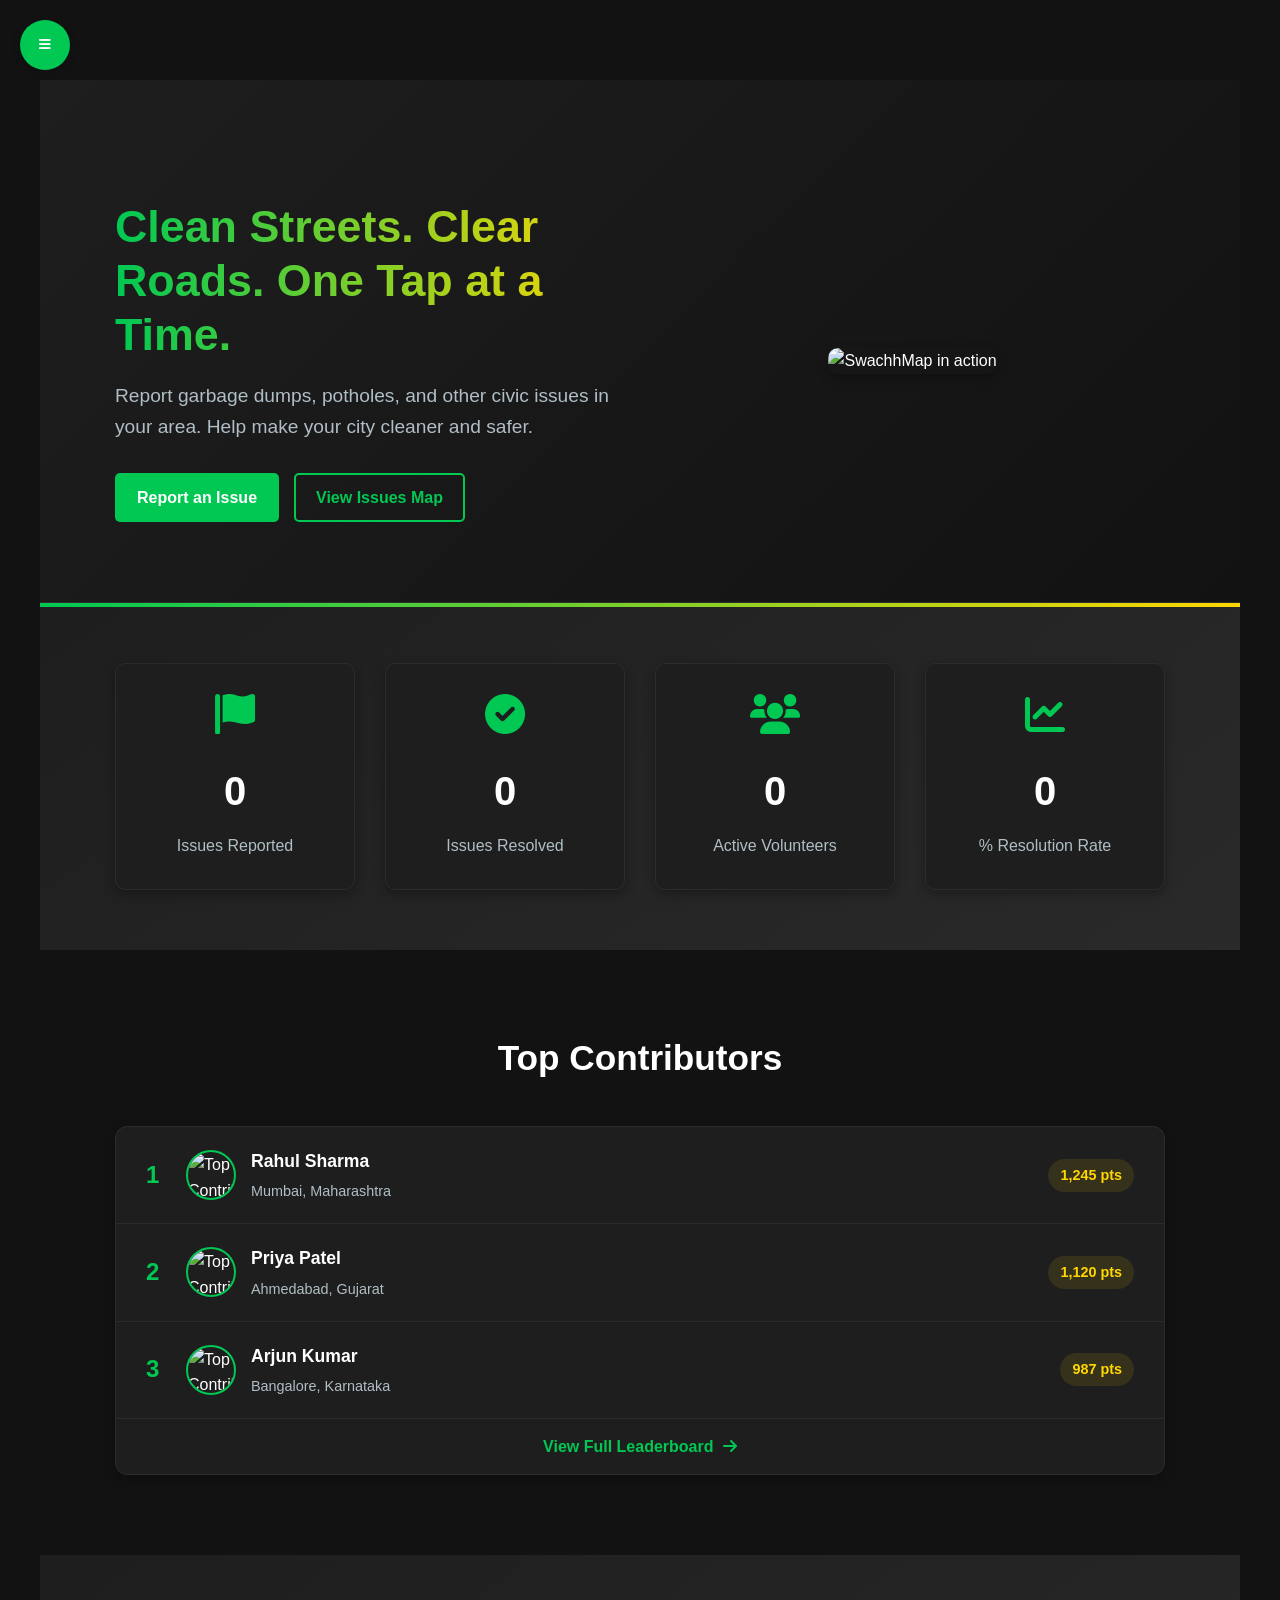
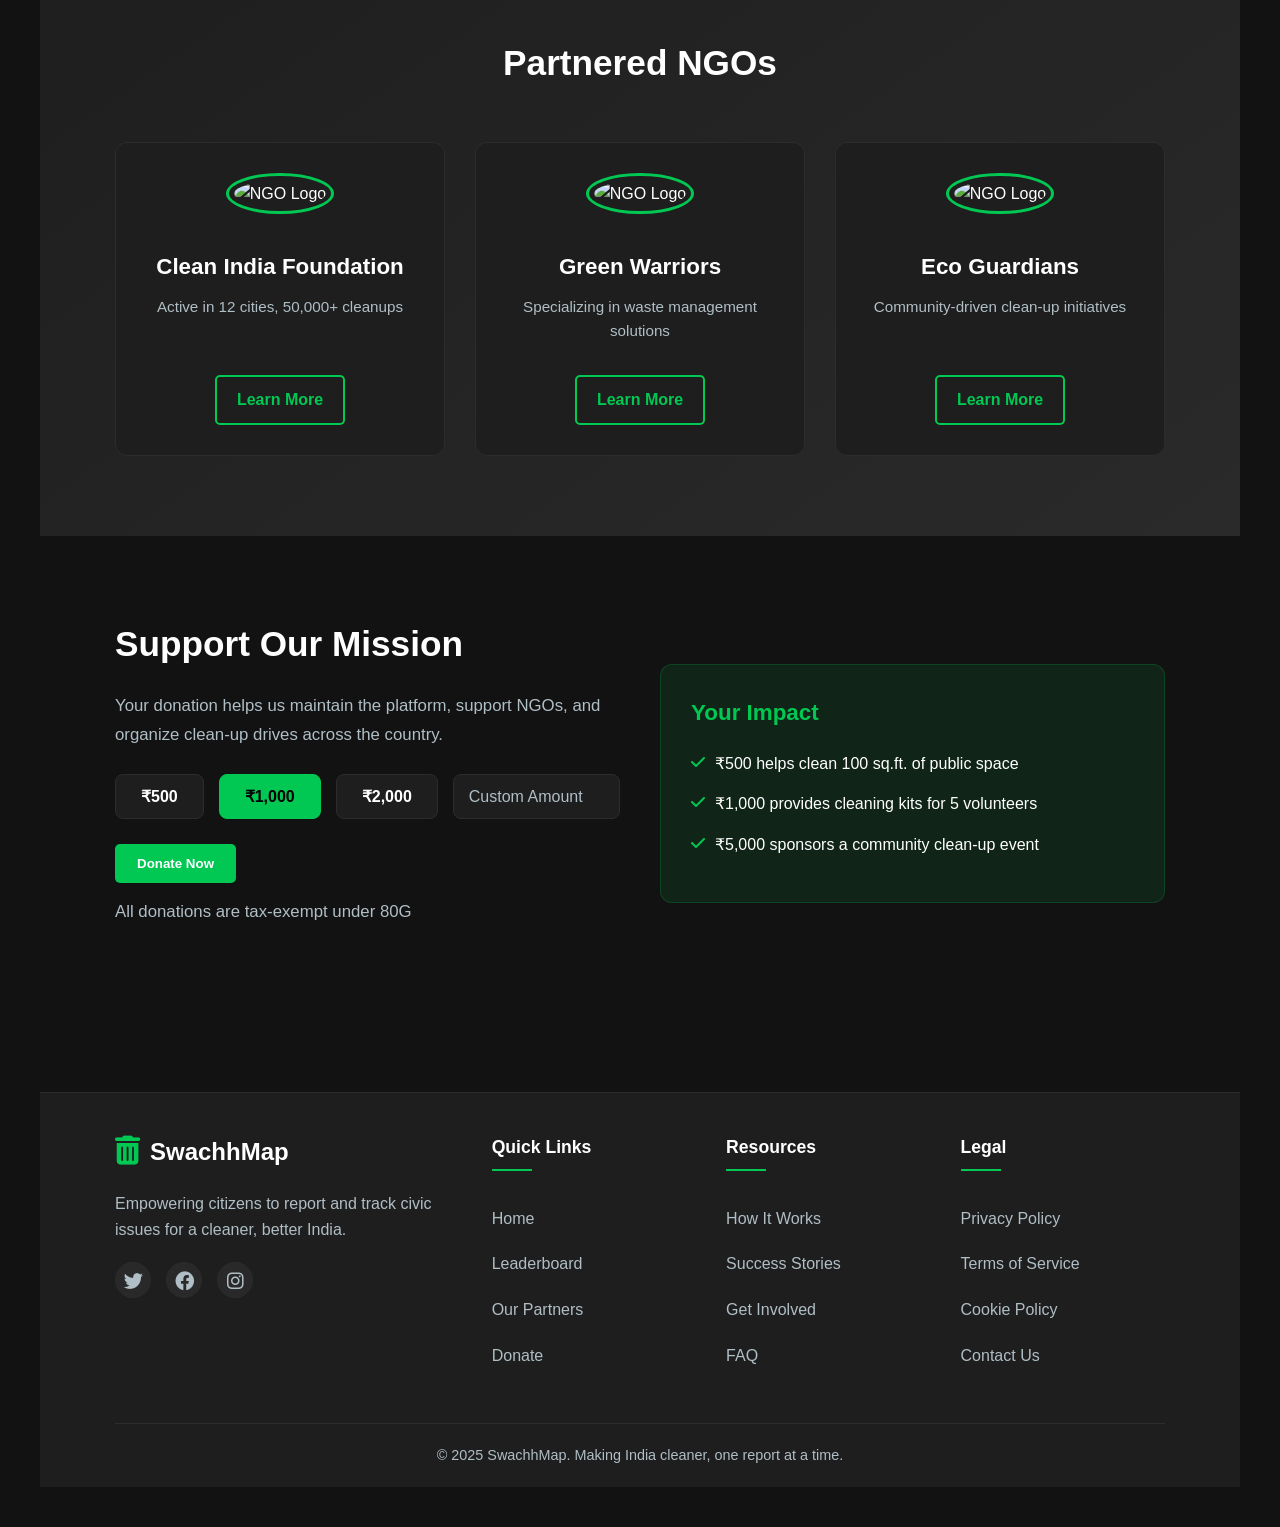
==== index.html @ e4ae2ff0 "file added" ====
<!DOCTYPE html>
<html lang="en">
<head>
    <meta charset="UTF-8">
    <meta name="viewport" content="width=device-width, initial-scale=1.0">
    <title>SwachhMap - Clean Streets. Clear Roads. One Tap at a Time.</title>
    <link rel="stylesheet" href="styles/main.css">
    <link rel="stylesheet" href="styles/sidebar.css">
    <link rel="stylesheet" href="styles/footer.css">
    <link rel="stylesheet" href="https://cdnjs.cloudflare.com/ajax/libs/font-awesome/6.0.0/css/all.min.css">
</head>
<body>
    <!-- Sidebar Navigation -->
    <div class="sidebar-overlay"></div>
    <nav class="sidebar" id="sidebar">
        <div class="sidebar-header">
            <a href="index.html" class="logo" aria-label="SwachhMap Home">
                <i class="fas fa-trash-alt" aria-hidden="true"></i>
                <span>SwachhMap</span>
            </a>
            <button class="close-sidebar" aria-label="Close menu">
                <i class="fas fa-times"></i>
            </button>
        </div>
        <ul class="sidebar-nav">
            <li><a href="#leaderboard"><i class="fas fa-trophy"></i> Leaderboard</a></li>
            <li><a href="#ngos"><i class="fas fa-hands-helping"></i> Top NGOs</a></li>
            <li><a href="photos.html"><i class="fas fa-images"></i> Photos Posted</a></li>
            <li><a href="#donate"><i class="fas fa-donate"></i> Donate</a></li>
            <li><a href="report.html" class="btn btn-primary"><i class="fas fa-flag"></i> Report an Issue</a></li>
            <li><a href="admin/login.html" class="btn btn-outline"><i class="fas fa-lock"></i> Admin Login</a></li>
        </ul>
    </nav>
    
    <!-- Main Content -->
    <div class="main-content">
        <button class="open-sidebar" aria-label="Open menu">
            <i class="fas fa-bars"></i>
        </button>

    <!-- Hero Section -->
    <header class="hero">
        <div class="container">
            <div class="hero-content">
                <h1>Clean Streets. Clear Roads. One Tap at a Time.</h1>
                <p>Report garbage dumps, potholes, and other civic issues in your area. Help make your city cleaner and safer.</p>
                <div class="cta-buttons">
                    <a href="report.html" class="btn btn-primary">Report an Issue</a>
                    <a href="map.html" class="btn btn-outline">View Issues Map</a>
                </div>
            </div>
            <div class="hero-image">
                <img src="assets/hero-illustration.svg" alt="SwachhMap in action">
            </div>
        </div>
    </header>

    <!-- Live Counters Section -->
    <section class="counters">
        <div class="container">
            <div class="counter-grid">
                <div class="counter-card">
                    <i class="fas fa-flag"></i>
                    <div class="counter" data-target="12500">0</div>
                    <p>Issues Reported</p>
                </div>
                <div class="counter-card">
                    <i class="fas fa-check-circle"></i>
                    <div class="counter" data-target="9800">0</div>
                    <p>Issues Resolved</p>
                </div>
                <div class="counter-card">
                    <i class="fas fa-users"></i>
                    <div class="counter" data-target="3200">0</div>
                    <p>Active Volunteers</p>
                </div>
                <div class="counter-card">
                    <i class="fas fa-chart-line"></i>
                    <div class="counter" data-target="78">0</div>
                    <p>% Resolution Rate</p>
                </div>
            </div>
        </div>
    </section>

    <!-- Leaderboard Section -->
    <section id="leaderboard" class="leaderboard">
        <div class="container">
            <h2>Top Contributors</h2>
            <div class="leaderboard-grid">
                <div class="leaderboard-card">
                    <div class="rank">1</div>
                    <div class="user-info">
                        <img src="https://randomuser.me/api/portraits/men/32.jpg" alt="Top Contributor">
                        <div>
                            <h3>Rahul Sharma</h3>
                            <p>Mumbai, Maharashtra</p>
                        </div>
                    </div>
                    <div class="points">1,245 pts</div>
                </div>
                <div class="leaderboard-card">
                    <div class="rank">2</div>
                    <div class="user-info">
                        <img src="https://randomuser.me/api/portraits/women/44.jpg" alt="Top Contributor">
                        <div>
                            <h3>Priya Patel</h3>
                            <p>Ahmedabad, Gujarat</p>
                        </div>
                    </div>
                    <div class="points">1,120 pts</div>
                </div>
                <div class="leaderboard-card">
                    <div class="rank">3</div>
                    <div class="user-info">
                        <img src="https://randomuser.me/api/portraits/men/67.jpg" alt="Top Contributor">
                        <div>
                            <h3>Arjun Kumar</h3>
                            <p>Bangalore, Karnataka</p>
                        </div>
                    </div>
                    <div class="points">987 pts</div>
                </div>
                <a href="#" class="view-all">View Full Leaderboard <i class="fas fa-arrow-right"></i></a>
            </div>
        </div>
    </section>

    <!-- Top NGOs Section -->
    <section id="ngos" class="ngos">
        <div class="container">
            <h2>Partnered NGOs</h2>
            <div class="ngo-grid">
                <div class="ngo-card">
                    <img src="https://via.placeholder.com/100" alt="NGO Logo" class="ngo-logo">
                    <h3>Clean India Foundation</h3>
                    <p>Active in 12 cities, 50,000+ cleanups</p>
                    <a href="#" class="btn btn-outline">Learn More</a>
                </div>
                <div class="ngo-card">
                    <img src="https://via.placeholder.com/100" alt="NGO Logo" class="ngo-logo">
                    <h3>Green Warriors</h3>
                    <p>Specializing in waste management solutions</p>
                    <a href="#" class="btn btn-outline">Learn More</a>
                </div>
                <div class="ngo-card">
                    <img src="https://via.placeholder.com/100" alt="NGO Logo" class="ngo-logo">
                    <h3>Eco Guardians</h3>
                    <p>Community-driven clean-up initiatives</p>
                    <a href="#" class="btn btn-outline">Learn More</a>
                </div>
            </div>
        </div>
    </section>

    <!-- Donation Section -->
    <section id="donate" class="donate">
        <div class="container">
            <div class="donate-content">
                <h2>Support Our Mission</h2>
                <p>Your donation helps us maintain the platform, support NGOs, and organize clean-up drives across the country.</p>
                <div class="donation-options">
                    <button class="donation-amount">₹500</button>
                    <button class="donation-amount active">₹1,000</button>
                    <button class="donation-amount">₹2,000</button>
                    <input type="number" placeholder="Custom Amount" class="custom-amount">
                </div>
                <button class="btn btn-primary">Donate Now</button>
                <p class="donation-note">All donations are tax-exempt under 80G</p>
            </div>
            <div class="donation-impact">
                <h3>Your Impact</h3>
                <ul>
                    <li><i class="fas fa-check"></i> ₹500 helps clean 100 sq.ft. of public space</li>
                    <li><i class="fas fa-check"></i> ₹1,000 provides cleaning kits for 5 volunteers</li>
                    <li><i class="fas fa-check"></i> ₹5,000 sponsors a community clean-up event</li>
                </ul>
            </div>
        </div>
    </section>

    <!-- Footer -->
    <footer>
        <div class="container">
            <div class="footer-main">
                <!-- First Part: Logo and Description -->
                <div class="footer-about">
                    <div class="footer-logo">
                        <i class="fas fa-trash-alt"></i>
                        <span>SwachhMap</span>
                    </div>
                    <p class="footer-description">Empowering citizens to report and track civic issues for a cleaner, better India.</p>
                    <div class="social-links">
                        <a href="https://twitter.com/" target="_blank" rel="noopener noreferrer" aria-label="Twitter"><i class="fab fa-twitter"></i></a>
                        <a href="https://facebook.com/" target="_blank" rel="noopener noreferrer" aria-label="Facebook"><i class="fab fa-facebook"></i></a>
                        <a href="https://instagram.com/" target="_blank" rel="noopener noreferrer" aria-label="Instagram"><i class="fab fa-instagram"></i></a>
                    </div>
                </div>

                <!-- Second Part: Navigation Links -->
                <div class="footer-navigation">
                    <div class="footer-links">
                        <h4>Quick Links</h4>
                        <ul>
                            <li><a href="index.html">Home</a></li>
                            <li><a href="index.html#leaderboard">Leaderboard</a></li>
                            <li><a href="index.html#ngos">Our Partners</a></li>
                            <li><a href="index.html#donate">Donate</a></li>
                        </ul>
                    </div>
                    <div class="footer-links">
                        <h4>Resources</h4>
                        <ul>
                            <li><a href="how-it-works.html">How It Works</a></li>
                            <li><a href="stories.html">Success Stories</a></li>
                            <li><a href="get-involved.html">Get Involved</a></li>
                            <li><a href="faq.html">FAQ</a></li>
                        </ul>
                    </div>
                    <div class="footer-links">
                        <h4>Legal</h4>
                        <ul>
                            <li><a href="privacy-policy.html">Privacy Policy</a></li>
                            <li><a href="terms.html">Terms of Service</a></li>
                            <li><a href="cookie-policy.html">Cookie Policy</a></li>
                            <li><a href="contact.html">Contact Us</a></li>
                        </ul>
                    </div>
                </div>
            </div>
            
            <div class="footer-bottom">
                <p>&copy; 2025 SwachhMap. Making India cleaner, one report at a time.</p>
            </div>
        </div>
    </footer>
    </div> <!-- End main-content -->

    <script src="scripts/sidebar.js"></script>
    <script src="scripts/main.js"></script>
</body>
</html>
---- styles/main.css ----
/* Base Styles */
:root {
    /* Color Scheme */
    --background: #121212;        /* Dark Gray - Main background */
    --surface: #1E1E1E;           /* Slightly lighter - Cards/modals/forms */
    --primary: #00C853;           /* Emerald Green - Status: Cleaned / Success, buttons */
    --primary-dark: #00A344;      /* Darker shade of primary */
    --primary-light: rgba(0, 200, 83, 0.1); /* Light green for backgrounds */
    --secondary: #FFD600;         /* Swachh Yellow - Status: Pending */
    --secondary-light: rgba(255, 214, 0, 0.1); /* Light yellow for backgrounds */
    --error: #D50000;             /* Red - Status: Dirty / Report flag */
    --text-primary: #FFFFFF;      /* White - Main text */
    --text-secondary: #B0BEC5;    /* Light Gray - Subtitles / Less important info */
    --border: #2C2C2C;            /* Border/divider lines */
    --shadow: 0 4px 12px rgba(0, 0, 0, 0.3);
    --card-gradient: linear-gradient(145deg, #1e1e1e 0%, #2a2a2a 100%);
    
    /* Semantic colors */
    --success: var(--primary);
    --warning: var(--secondary);
    --danger: var(--error);
    
    /* Legacy variables for compatibility */
    --dark: var(--background);
    --light: var(--text-secondary);
    --light-gray: var(--border);
    --white: var(--text-primary);
    --gray: var(--text-secondary);
}

* {
    margin: 0;
    padding: 0;
    box-sizing: border-box;
}

html {
    scroll-behavior: smooth;
}

body {
    font-family: 'Segoe UI', Tahoma, Geneva, Verdana, sans-serif;
    line-height: 1.6;
    color: var(--text-primary);
    background-color: var(--background);
    min-height: 100vh;
}

.container {
    width: 90%;
    max-width: 1200px;
    margin: 0 auto;
    padding: 0 15px;
}

a {
    text-decoration: none;
    color: var(--primary);
    transition: all 0.3s ease;
}

a:hover {
    color: var(--primary-dark);
}

/* Buttons */
.btn {
    display: inline-block;
    padding: 10px 20px;
    border-radius: 5px;
    font-weight: 600;
    text-align: center;
    cursor: pointer;
    transition: all 0.3s ease;
    border: 2px solid transparent;
}

.btn-primary {
    background-color: var(--primary);
    color: white;
}

.btn-primary:hover {
    background-color: var(--primary-dark);
    transform: translateY(-2px);
    box-shadow: var(--shadow);
}

.btn-outline {
    background-color: transparent;
    border: 2px solid var(--primary);
    color: var(--primary);
}

.btn-outline:hover {
    background-color: var(--primary);
    color: white;
    transform: translateY(-2px);
    box-shadow: var(--shadow);
}

/* Logo */
.logo {
    display: flex;
    align-items: center;
    font-size: 1.5rem;
    font-weight: 700;
    color: var(--primary);
    text-decoration: none;
}

.logo i {
    margin-right: 10px;
    font-size: 1.8rem;
}

.nav-links a:hover {
    color: var(--primary);
    transform: translateY(-2px);
}

.mobile-menu-btn {
    display: none;
    background: none;
    border: none;
    font-size: 1.5rem;
    cursor: pointer;
    color: var(--dark);
}

/* Hero Section */
.hero {
    padding: 120px 0 80px;
    background: linear-gradient(135deg, #1E1E1E 0%, #121212 100%);
    border-bottom: 1px solid var(--border);
}

.hero .container {
    display: flex;
    align-items: center;
    justify-content: space-between;
    gap: 40px;
}

.hero-content {
    flex: 1;
    max-width: 600px;
}

.hero h1 {
    font-size: 2.8rem;
    margin-bottom: 20px;
    line-height: 1.2;
    color: var(--text-primary);
    background: linear-gradient(90deg, var(--primary), var(--secondary));
    -webkit-background-clip: text;
    background-clip: text;
    -webkit-text-fill-color: transparent;
    display: inline-block;
}

.hero p {
    font-size: 1.2rem;
    color: var(--text-secondary);
    margin-bottom: 30px;
    max-width: 600px;
}

.cta-buttons {
    display: flex;
    gap: 15px;
}

.hero-image {
    flex: 1;
    text-align: center;
}

.hero-image img {
    max-width: 100%;
    height: auto;
    border-radius: 10px;
    box-shadow: var(--shadow);
}

/* Features Section */
.features {
    padding: 80px 0;
    background-color: var(--background);
}

.features h2 {
    text-align: center;
    font-size: 2.2rem;
    margin-bottom: 50px;
    color: var(--text-primary);
    position: relative;
    display: inline-block;
    left: 50%;
    transform: translateX(-50%);
}

.features h2:after {
    content: '';
    position: absolute;
    width: 60%;
    height: 4px;
    background: linear-gradient(90deg, var(--primary), var(--secondary));
    bottom: -10px;
    left: 20%;
    border-radius: 2px;
}

.features-grid {
    display: grid;
    grid-template-columns: repeat(auto-fit, minmax(280px, 1fr));
    gap: 30px;
}

.feature-card {
    background: var(--surface);
    padding: 30px;
    border-radius: 10px;
    text-align: center;
    box-shadow: var(--shadow);
    transition: all 0.3s ease;
    border: 1px solid var(--border);
}

.feature-card:hover {
    transform: translateY(-10px);
    box-shadow: 0 10px 30px rgba(0, 0, 0, 0.1);
}

.feature-icon {
    width: 80px;
    height: 80px;
    margin: 0 auto 20px;
    background-color: rgba(76, 175, 80, 0.1);
    border-radius: 50%;
    display: flex;
    align-items: center;
    justify-content: center;
    font-size: 2rem;
    color: var(--primary);
}

.feature-card h3 {
    margin-bottom: 15px;
    color: var(--text-primary);
    font-size: 1.4rem;
}

/* Counters Section */
.counters {
    padding: 60px 0;
    background: var(--card-gradient);
    position: relative;
    overflow: hidden;
}

.counters::before {
    content: '';
    position: absolute;
    top: 0;
    left: 0;
    right: 0;
    height: 4px;
    background: linear-gradient(90deg, var(--primary), var(--secondary));
}

.counter-grid {
    display: grid;
    grid-template-columns: repeat(auto-fit, minmax(200px, 1fr));
    gap: 30px;
    text-align: center;
}

.counter-card {
    background: var(--surface);
    padding: 30px 20px;
    border-radius: 10px;
    box-shadow: var(--shadow);
    transition: transform 0.3s ease;
    border: 1px solid var(--border);
}

.counter-card:hover {
    transform: translateY(-5px);
}

.counter-card i {
    font-size: 2.5rem;
    color: var(--primary);
    margin-bottom: 15px;
}

.counter {
    font-size: 2.5rem;
    font-weight: 700;
    color: var(--text-primary);
    margin: 10px 0;
    font-family: 'Poppins', sans-serif;
}

.counter-card p {
    color: var(--text-secondary);
    font-size: 1rem;
    margin: 0;
}

/* Leaderboard Section */
.leaderboard {
    padding: 80px 0;
    background: var(--background);
}

.leaderboard h2 {
    text-align: center;
    margin-bottom: 40px;
    font-size: 2.2rem;
    color: var(--text-primary);
}

.leaderboard-grid {
    background: var(--surface);
    border-radius: 12px;
    overflow: hidden;
    box-shadow: var(--shadow);
    border: 1px solid var(--border);
}

.leaderboard-card {
    display: flex;
    align-items: center;
    padding: 20px 30px;
    border-bottom: 1px solid var(--border);
    transition: background-color 0.3s ease;
}

.leaderboard-card:last-child {
    border-bottom: none;
}

.leaderboard-card:hover {
    background: rgba(255, 255, 255, 0.03);
}

.rank {
    font-size: 1.5rem;
    font-weight: 700;
    color: var(--primary);
    min-width: 40px;
}

.user-info {
    display: flex;
    align-items: center;
    flex: 1;
}

.user-info img {
    width: 50px;
    height: 50px;
    border-radius: 50%;
    margin-right: 15px;
    object-fit: cover;
    border: 2px solid var(--primary);
}

.user-info h3 {
    font-size: 1.1rem;
    margin: 0 0 5px 0;
    color: var(--text-primary);
}

.user-info p {
    font-size: 0.9rem;
    color: var(--text-secondary);
    margin: 0;
}

.points {
    font-weight: 700;
    color: var(--secondary);
    background: var(--secondary-light);
    padding: 5px 12px;
    border-radius: 20px;
    font-size: 0.9rem;
}

.view-all {
    display: block;
    text-align: center;
    padding: 15px;
    color: var(--primary);
    text-decoration: none;
    font-weight: 600;
    transition: background-color 0.3s ease;
}

.view-all:hover {
    background: rgba(0, 200, 83, 0.1);
}

.view-all i {
    margin-left: 5px;
    transition: transform 0.3s ease;
}

.view-all:hover i {
    transform: translateX(5px);
}

/* NGOs Section */
.ngos {
    padding: 80px 0;
    background: var(--card-gradient);
}

.ngos h2 {
    text-align: center;
    margin-bottom: 50px;
    font-size: 2.2rem;
    color: var(--text-primary);
}

.ngo-grid {
    display: grid;
    grid-template-columns: repeat(auto-fit, minmax(280px, 1fr));
    gap: 30px;
}

.ngo-card {
    background: var(--surface);
    border-radius: 12px;
    overflow: hidden;
    text-align: center;
    padding: 30px 20px;
    transition: transform 0.3s ease, box-shadow 0.3s ease;
    border: 1px solid var(--border);
}

.ngo-card:hover {
    transform: translateY(-5px);
    box-shadow: 0 15px 30px rgba(0, 0, 0, 0.2);
}

.ngo-logo {
    width: 100px;
    height: 100px;
    border-radius: 50%;
    object-fit: cover;
    margin: 0 auto 20px;
    border: 3px solid var(--primary);
    padding: 5px;
}

.ngo-card h3 {
    font-size: 1.4rem;
    margin: 15px 0 10px;
    color: var(--text-primary);
}

.ngo-card p {
    color: var(--text-secondary);
    margin-bottom: 20px;
    font-size: 0.95rem;
    min-height: 60px;
}

/* Donation Section */
.donate {
    padding: 80px 0;
    background: var(--background);
}

.donate .container {
    display: grid;
    grid-template-columns: 1fr 1fr;
    gap: 40px;
    align-items: center;
}

.donate h2 {
    font-size: 2.2rem;
    margin-bottom: 20px;
    color: var(--text-primary);
}

.donate p {
    color: var(--text-secondary);
    margin-bottom: 25px;
    font-size: 1.05rem;
    line-height: 1.7;
}

.donation-options {
    display: flex;
    flex-wrap: wrap;
    gap: 15px;
    margin: 25px 0;
}

.donation-amount {
    padding: 12px 25px;
    background: var(--surface);
    border: 1px solid var(--border);
    border-radius: 8px;
    font-size: 1rem;
    font-weight: 600;
    color: var(--text-primary);
    cursor: pointer;
    transition: all 0.3s ease;
}

.donation-amount:hover {
    border-color: var(--primary);
    color: var(--primary);
}

.donation-amount.active {
    background: var(--primary);
    border-color: var(--primary);
    color: #000;
}

.custom-amount {
    flex: 1;
    min-width: 150px;
    padding: 12px 15px;
    background: var(--surface);
    border: 1px solid var(--border);
    border-radius: 8px;
    color: var(--text-primary);
    font-size: 1rem;
}

.custom-amount::placeholder {
    color: var(--text-secondary);
}

.donation-note {
    font-size: 0.9rem;
    color: var(--text-secondary);
    margin-top: 15px;
}

.donation-impact {
    background: var(--primary-light);
    padding: 30px;
    border-radius: 12px;
    border: 1px solid rgba(0, 200, 83, 0.2);
}

.donation-impact h3 {
    color: var(--primary);
    margin-bottom: 20px;
    font-size: 1.4rem;
}

.donation-impact ul {
    list-style: none;
    padding: 0;
}

.donation-impact li {
    margin-bottom: 15px;
    display: flex;
    align-items: flex-start;
    color: var(--text-primary);
}

.donation-impact i {
    color: var(--primary);
    margin-right: 10px;
    margin-top: 3px;
}

/* Footer */
footer {
    background-color: var(--surface);
    color: var(--text-primary);
    padding: 60px 0 20px;
    border-top: 1px solid var(--border);
}

.footer-content {
    display: grid;
    grid-template-columns: repeat(auto-fit, minmax(200px, 1fr));
    gap: 40px;
    margin-bottom: 40px;
}

.footer-logo {
    display: flex;
    align-items: center;
    font-size: 1.5rem;
    font-weight: 700;
    color: white;
    margin-bottom: 15px;
}

.footer-logo i {
    margin-right: 10px;
    font-size: 1.8rem;
    color: var(--primary);
}

.footer-links {
    display: flex;
    flex-direction: column;
    gap: 10px;
}

.footer-links a {
    color: var(--text-secondary);
    transition: all 0.3s ease;
}

.footer-links a:hover {
    color: var(--primary);
    padding-left: 8px;
}

.social-links {
    display: flex;
    gap: 15px;
}

.social-links a {
    display: flex;
    align-items: center;
    justify-content: center;
    width: 42px;
    height: 42px;
    background-color: var(--background);
    border-radius: 50%;
    color: var(--text-primary);
    font-size: 1.2rem;
    transition: all 0.3s ease;
    border: 1px solid var(--border);
}

.social-links a:hover {
    background: linear-gradient(135deg, var(--primary), var(--secondary));
    transform: translateY(-3px) scale(1.1);
    border-color: transparent;
    color: #000;
}

.footer-bottom {
    text-align: center;
    padding-top: 20px;
    border-top: 1px solid var(--border);
    font-size: 0.9rem;
    color: var(--text-secondary);
    margin-top: 30px;
}

/* Responsive Design */
@media (max-width: 992px) {
    .hero .container {
        flex-direction: column;
        text-align: center;
    }
    
    .cta-buttons {
        justify-content: center;
    }
    
    .hero-image {
        margin-top: 40px;
    }
}

@media (max-width: 768px) {
    .nav-links {
        display: none;
    }
    
    .mobile-menu-btn {
        display: block;
    }
    
    .hero h1 {
        font-size: 2.2rem;
    }
    
    .cta-buttons {
        flex-direction: column;
        gap: 15px;
    }
    
    .btn {
        width: 100%;
    }
}

/* Animations */
@keyframes fadeIn {
    from { opacity: 0; transform: translateY(20px); }
    to { opacity: 1; transform: translateY(0); }
}

.feature-card {
    animation: fadeIn 0.6s ease-out forwards;
    opacity: 0;
}

.feature-card:nth-child(1) { animation-delay: 0.1s; }
.feature-card:nth-child(2) { animation-delay: 0.3s; }
.feature-card:nth-child(3) { animation-delay: 0.5s; }
---- styles/sidebar.css ----
/* Sidebar Navigation */
.sidebar-overlay {
    display: none;
    position: fixed;
    top: 0;
    left: 0;
    width: 100%;
    height: 100%;
    background-color: rgba(0, 0, 0, 0.5);
    z-index: 999;
    opacity: 0;
    transition: opacity 0.3s ease;
}

.sidebar {
    position: fixed;
    top: 0;
    left: -300px;
    width: 280px;
    height: 100%;
    background-color: var(--surface);
    box-shadow: 2px 0 10px rgba(0, 0, 0, 0.1);
    z-index: 1000;
    transition: left 0.3s ease;
    display: flex;
    flex-direction: column;
    overflow-y: auto;
}

.sidebar-header {
    display: flex;
    justify-content: space-between;
    align-items: center;
    padding: 20px;
    border-bottom: 1px solid var(--border);
}

.close-sidebar {
    background: none;
    border: none;
    color: var(--text-primary);
    font-size: 1.5rem;
    cursor: pointer;
    padding: 5px;
    border-radius: 4px;
    transition: background-color 0.3s ease;
}

.close-sidebar:hover {
    background-color: var(--primary-light);
    color: var(--primary);
}

.sidebar-nav {
    list-style: none;
    padding: 0;
    margin: 0;
    flex: 1;
}

.sidebar-nav li {
    margin: 0;
}

.sidebar-nav a {
    display: flex;
    align-items: center;
    padding: 15px 20px;
    color: var(--text-primary);
    text-decoration: none;
    transition: all 0.3s ease;
    border-left: 3px solid transparent;
}

.sidebar-nav a i {
    margin-right: 12px;
    width: 20px;
    text-align: center;
}

.sidebar-nav a:hover {
    background-color: var(--primary-light);
    color: var(--primary);
    border-left-color: var(--primary);
}

.sidebar-nav .btn {
    width: calc(100% - 40px);
    margin: 20px;
    text-align: center;
    justify-content: center;
}

/* Main Content */
.main-content {
    margin-left: 0;
    transition: margin-left 0.3s ease;
    min-height: 100vh;
    background-color: var(--background);
    padding: 80px 40px 40px; /* Increased top padding */
    position: relative;
    box-sizing: border-box;
}

/* Adjust padding for mobile */
@media (max-width: 768px) {
    .main-content {
        padding: 70px 20px 30px;
    }
}

/* Back Button */
.back-button {
    display: inline-flex;
    align-items: center;
    color: var(--primary);
    text-decoration: none;
    margin: 0 0 20px 0;
    padding: 12px 20px;
    font-weight: 500;
    transition: all 0.3s ease;
    position: fixed;
    top: 20px;
    left: 80px;
    z-index: 90;
    background-color: var(--surface);
    border-radius: 30px;
    box-shadow: var(--shadow);
    border: 1px solid var(--border);
}

/* Adjust back button position when sidebar is open */
.sidebar-open .back-button {
    left: 300px;
    transition: left 0.3s ease;
}

/* Mobile styles */
@media (max-width: 768px) {
    .back-button {
        left: 70px;
        padding: 10px 15px;
        font-size: 0.9rem;
    }
    
    .sidebar-open .back-button {
        left: 20px;
    }
}

.back-button i {
    margin-right: 8px;
    transition: transform 0.3s ease;
}

.back-button:hover {
    color: var(--primary-dark);
}

.back-button:hover i {
    transform: translateX(-3px);
}

.open-sidebar {
    position: fixed;
    top: 20px;
    left: 20px;
    background: var(--primary);
    color: white;
    border: none;
    width: 50px;
    height: 50px;
    border-radius: 50%;
    display: flex;
    align-items: center;
    justify-content: center;
    cursor: pointer;
    z-index: 100;
    box-shadow: 0 2px 10px rgba(0, 0, 0, 0.2);
    transition: all 0.3s ease;
}

.open-sidebar:hover {
    transform: scale(1.1);
    background: var(--primary-dark);
}

/* When sidebar is open */
.sidebar-open .sidebar {
    left: 0;
}

.sidebar-open .sidebar-overlay {
    display: block;
    opacity: 1;
}

.sidebar-open .main-content {
    margin-left: 280px;
}

/* Responsive adjustments */
@media (max-width: 768px) {
    .sidebar {
        left: -280px;
    }
    
    .sidebar-open .main-content {
        margin-left: 0;
    }
    
    .sidebar-nav .btn {
        width: calc(100% - 40px);
        margin: 10px 20px;
    }
}
---- styles/footer.css ----
/* Footer Styles */

footer {
    background-color: var(--surface);
    color: var(--text-secondary);
    padding: 40px 0 0;
    margin-top: 60px;
    border-top: 1px solid var(--border);
}

.footer-main {
    display: flex;
    flex-wrap: wrap;
    justify-content: space-between;
    gap: 40px;
    margin-bottom: 40px;
}

/* Footer About Section */
.footer-about {
    flex: 1 1 300px;
    max-width: 400px;
}

.footer-logo {
    display: flex;
    align-items: center;
    margin-bottom: 20px;
}

.footer-logo i {
    font-size: 1.8rem;
    color: var(--primary);
    margin-right: 10px;
}

.footer-logo span {
    font-size: 1.5rem;
    font-weight: 700;
    color: var(--text-primary);
}

.footer-description {
    margin-bottom: 20px;
    line-height: 1.6;
    color: var(--text-secondary);
}

/* Social Links */
.social-links {
    display: flex;
    gap: 15px;
    margin-top: 20px;
}

.social-links a {
    display: flex;
    align-items: center;
    justify-content: center;
    width: 36px;
    height: 36px;
    border-radius: 50%;
    background-color: rgba(255, 255, 255, 0.05);
    color: var(--text-secondary);
    transition: all 0.3s ease;
}

.social-links a:hover {
    background-color: var(--primary);
    color: var(--text-primary);
    transform: translateY(-3px);
}

/* Footer Navigation */
.footer-navigation {
    flex: 2 1 600px;
    display: flex;
    flex-wrap: wrap;
    gap: 30px;
    justify-content: space-between;
}

.footer-links {
    flex: 1 1 160px;
    min-width: 150px;
}

.footer-links h4 {
    color: var(--text-primary);
    font-size: 1.1rem;
    margin-bottom: 20px;
    position: relative;
    padding-bottom: 10px;
}

.footer-links h4::after {
    content: '';
    position: absolute;
    left: 0;
    bottom: 0;
    width: 40px;
    height: 2px;
    background: var(--primary);
}

.footer-links ul {
    list-style: none;
    padding: 0;
    margin: 0;
}

.footer-links li {
    margin-bottom: 10px;
}

.footer-links a {
    color: var(--text-secondary);
    text-decoration: none;
    transition: all 0.3s ease;
    display: block;
    padding: 5px 0;
}

.footer-links a:hover {
    color: var(--primary);
    padding-left: 5px;
}

/* Footer Bottom */
.footer-bottom {
    border-top: 1px solid var(--border);
    padding: 20px 0;
    text-align: center;
    font-size: 0.9rem;
    color: var(--text-secondary);
}

/* Responsive Styles */
@media (max-width: 992px) {
    .footer-main {
        gap: 30px;
    }
    
    .footer-navigation {
        gap: 20px;
    }
}

@media (max-width: 768px) {
    .footer-main {
        flex-direction: column;
    }
    
    .footer-about {
        max-width: 100%;
    }
    
    .footer-navigation {
        flex-direction: column;
        gap: 30px;
    }
    
    .footer-links {
        flex: 1 1 100%;
    }
}

@media (max-width: 480px) {
    .footer-bottom p {
        font-size: 0.85rem;
        line-height: 1.5;
    }
}
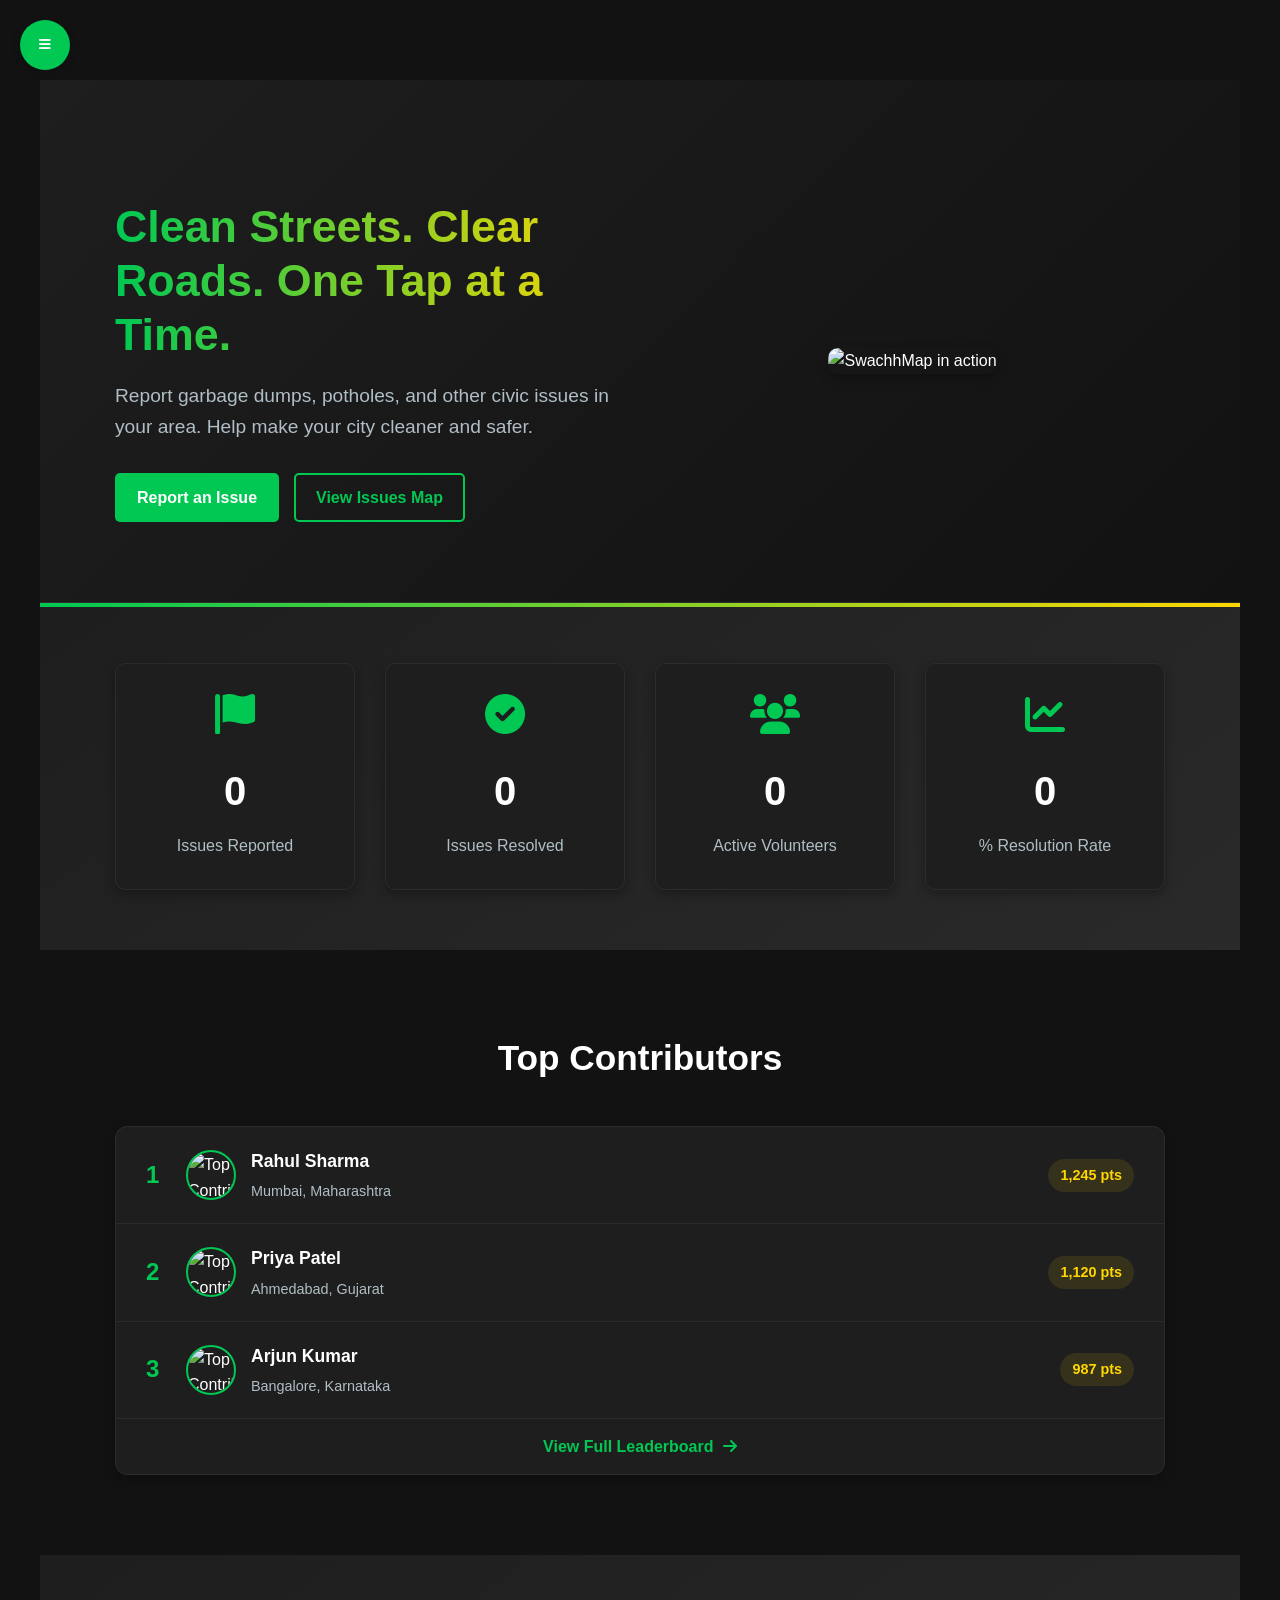
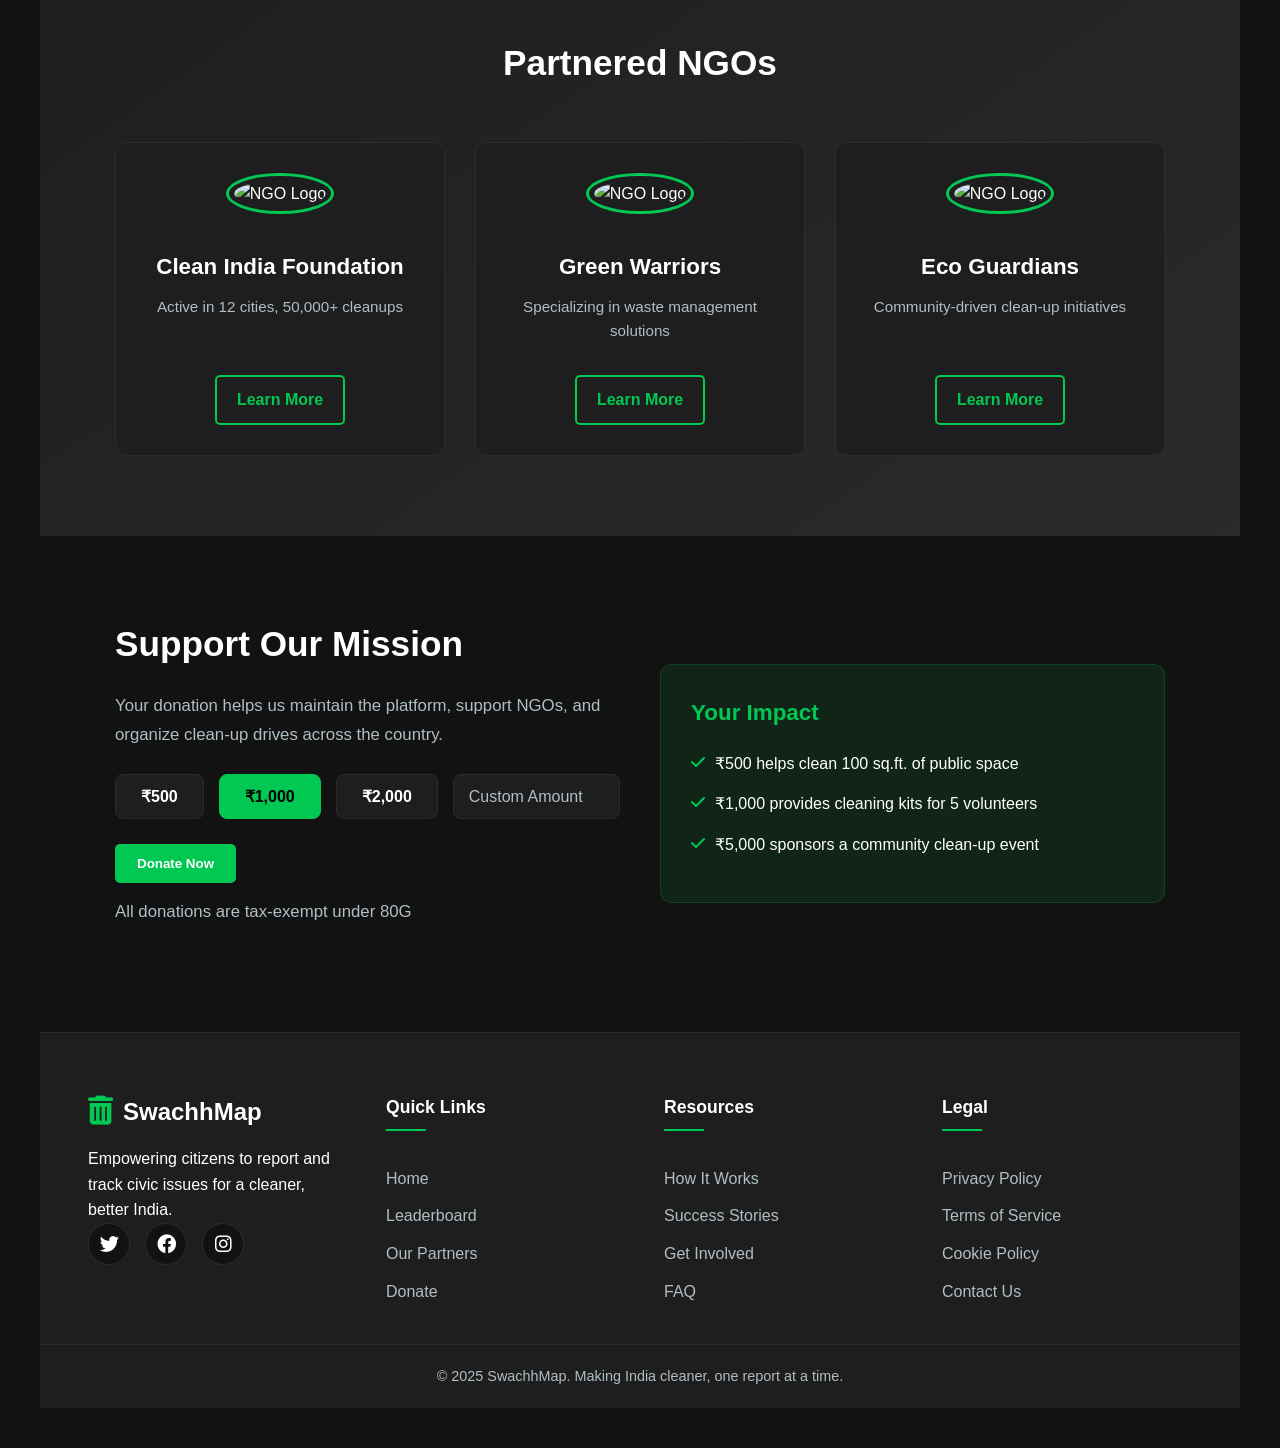
==== commit 1c332f1a: "footer updated" ====
--- a/index.html
+++ b/index.html
@@ -181,62 +181,63 @@
 
     <!-- Footer -->
     <footer>
-        <div class="container">
-            <div class="footer-main">
-                <!-- First Part: Logo and Description -->
-                <div class="footer-about">
-                    <div class="footer-logo">
-                        <i class="fas fa-trash-alt"></i>
-                        <span>SwachhMap</span>
-                    </div>
-                    <p class="footer-description">Empowering citizens to report and track civic issues for a cleaner, better India.</p>
-                    <div class="social-links">
-                        <a href="https://twitter.com/" target="_blank" rel="noopener noreferrer" aria-label="Twitter"><i class="fab fa-twitter"></i></a>
-                        <a href="https://facebook.com/" target="_blank" rel="noopener noreferrer" aria-label="Facebook"><i class="fab fa-facebook"></i></a>
-                        <a href="https://instagram.com/" target="_blank" rel="noopener noreferrer" aria-label="Instagram"><i class="fab fa-instagram"></i></a>
-                    </div>
-                </div>
-
-                <!-- Second Part: Navigation Links -->
-                <div class="footer-navigation">
-                    <div class="footer-links">
-                        <h4>Quick Links</h4>
-                        <ul>
-                            <li><a href="index.html">Home</a></li>
-                            <li><a href="index.html#leaderboard">Leaderboard</a></li>
-                            <li><a href="index.html#ngos">Our Partners</a></li>
-                            <li><a href="index.html#donate">Donate</a></li>
-                        </ul>
-                    </div>
-                    <div class="footer-links">
-                        <h4>Resources</h4>
-                        <ul>
-                            <li><a href="how-it-works.html">How It Works</a></li>
-                            <li><a href="stories.html">Success Stories</a></li>
-                            <li><a href="get-involved.html">Get Involved</a></li>
-                            <li><a href="faq.html">FAQ</a></li>
-                        </ul>
-                    </div>
-                    <div class="footer-links">
-                        <h4>Legal</h4>
-                        <ul>
-                            <li><a href="privacy-policy.html">Privacy Policy</a></li>
-                            <li><a href="terms.html">Terms of Service</a></li>
-                            <li><a href="cookie-policy.html">Cookie Policy</a></li>
-                            <li><a href="contact.html">Contact Us</a></li>
-                        </ul>
-                    </div>
-                </div>
-            </div>
-            
-            <div class="footer-bottom">
-                <p>&copy; 2025 SwachhMap. Making India cleaner, one report at a time.</p>
-            </div>
+        <div class="footer-content">
+            <!-- About Section -->
+            <div class="footer-about">
+                <div class="footer-logo">
+                    <i class="fas fa-trash-alt"></i>
+                    <span>SwachhMap</span>
+                </div>
+                <p>Empowering citizens to report and track civic issues for a cleaner, better India.</p>
+                <div class="social-links">
+                    <a href="https://twitter.com/" target="_blank" rel="noopener noreferrer" aria-label="Twitter"><i class="fab fa-twitter"></i></a>
+                    <a href="https://facebook.com/" target="_blank" rel="noopener noreferrer" aria-label="Facebook"><i class="fab fa-facebook"></i></a>
+                    <a href="https://instagram.com/" target="_blank" rel="noopener noreferrer" aria-label="Instagram"><i class="fab fa-instagram"></i></a>
+                </div>
+            </div>
+
+            <!-- Quick Links -->
+            <div class="footer-links">
+                <h4>Quick Links</h4>
+                <ul>
+                    <li><a href="index.html">Home</a></li>
+                    <li><a href="index.html#leaderboard">Leaderboard</a></li>
+                    <li><a href="index.html#ngos">Our Partners</a></li>
+                    <li><a href="index.html#donate">Donate</a></li>
+                </ul>
+            </div>
+
+            <!-- Resources -->
+            <div class="footer-links">
+                <h4>Resources</h4>
+                <ul>
+                    <li><a href="how-it-works.html">How It Works</a></li>
+                    <li><a href="stories.html">Success Stories</a></li>
+                    <li><a href="get-involved.html">Get Involved</a></li>
+                    <li><a href="faq.html">FAQ</a></li>
+                </ul>
+            </div>
+
+            <!-- Legal -->
+            <div class="footer-links">
+                <h4>Legal</h4>
+                <ul>
+                    <li><a href="privacy-policy.html">Privacy Policy</a></li>
+                    <li><a href="terms.html">Terms of Service</a></li>
+                    <li><a href="cookie-policy.html">Cookie Policy</a></li>
+                    <li><a href="contact.html">Contact Us</a></li>
+                </ul>
+            </div>
+        </div>
+        
+        <div class="footer-bottom">
+            <p>&copy; 2025 SwachhMap. Making India cleaner, one report at a time.</p>
         </div>
     </footer>
     </div> <!-- End main-content -->
 
     <script src="scripts/sidebar.js"></script>
     <script src="scripts/main.js"></script>
+    <script src="scripts/footer.js"></script>
 </body>
 </html>
--- a/styles/main.css
+++ b/styles/main.css
@@ -577,87 +577,6 @@
     margin-top: 3px;
 }
 
-/* Footer */
-footer {
-    background-color: var(--surface);
-    color: var(--text-primary);
-    padding: 60px 0 20px;
-    border-top: 1px solid var(--border);
-}
-
-.footer-content {
-    display: grid;
-    grid-template-columns: repeat(auto-fit, minmax(200px, 1fr));
-    gap: 40px;
-    margin-bottom: 40px;
-}
-
-.footer-logo {
-    display: flex;
-    align-items: center;
-    font-size: 1.5rem;
-    font-weight: 700;
-    color: white;
-    margin-bottom: 15px;
-}
-
-.footer-logo i {
-    margin-right: 10px;
-    font-size: 1.8rem;
-    color: var(--primary);
-}
-
-.footer-links {
-    display: flex;
-    flex-direction: column;
-    gap: 10px;
-}
-
-.footer-links a {
-    color: var(--text-secondary);
-    transition: all 0.3s ease;
-}
-
-.footer-links a:hover {
-    color: var(--primary);
-    padding-left: 8px;
-}
-
-.social-links {
-    display: flex;
-    gap: 15px;
-}
-
-.social-links a {
-    display: flex;
-    align-items: center;
-    justify-content: center;
-    width: 42px;
-    height: 42px;
-    background-color: var(--background);
-    border-radius: 50%;
-    color: var(--text-primary);
-    font-size: 1.2rem;
-    transition: all 0.3s ease;
-    border: 1px solid var(--border);
-}
-
-.social-links a:hover {
-    background: linear-gradient(135deg, var(--primary), var(--secondary));
-    transform: translateY(-3px) scale(1.1);
-    border-color: transparent;
-    color: #000;
-}
-
-.footer-bottom {
-    text-align: center;
-    padding-top: 20px;
-    border-top: 1px solid var(--border);
-    font-size: 0.9rem;
-    color: var(--text-secondary);
-    margin-top: 30px;
-}
-
 /* Responsive Design */
 @media (max-width: 992px) {
     .hero .container {
--- a/styles/sidebar.css
+++ b/styles/sidebar.css
@@ -69,7 +69,7 @@
     color: var(--text-primary);
     text-decoration: none;
     transition: all 0.3s ease;
-    border-left: 3px solid transparent;
+    padding-left: 3px;
 }
 
 .sidebar-nav a i {
--- a/styles/footer.css
+++ b/styles/footer.css
@@ -1,94 +1,44 @@
-/* Footer Styles */
-
+/* ==========================================================================
+   FOOTER STYLES
+   ========================================================================== */
+
+/* Main footer styles */
 footer {
     background-color: var(--surface);
-    color: var(--text-secondary);
-    padding: 40px 0 0;
-    margin-top: 60px;
+    color: var(--text-primary);
+    padding: 60px 0 20px;
     border-top: 1px solid var(--border);
 }
 
-.footer-main {
-    display: flex;
-    flex-wrap: wrap;
+/* Footer content container */
+.footer-content {
+    display: flex;
+    flex-wrap: nowrap;
     justify-content: space-between;
-    gap: 40px;
-    margin-bottom: 40px;
-}
-
-/* Footer About Section */
+    align-items: flex-start;
+    max-width: 1200px;
+    margin: 0 auto 40px;
+    padding: 0 2.5rem 0 3rem;
+    box-sizing: border-box;
+    gap: 20px;
+}
+
+/* Ensure all sections stay in a single row */
+.footer-about,
+.footer-links {
+    flex: 1;
+    min-width: 0; /* Allows flex items to shrink below their minimum content size */
+}
+
+/* Footer sections */
 .footer-about {
-    flex: 1 1 300px;
-    max-width: 400px;
-}
-
-.footer-logo {
-    display: flex;
-    align-items: center;
+    padding-right: 20px;
+}
+
+.footer-links h4 {
+    color: white;
     margin-bottom: 20px;
-}
-
-.footer-logo i {
-    font-size: 1.8rem;
-    color: var(--primary);
-    margin-right: 10px;
-}
-
-.footer-logo span {
-    font-size: 1.5rem;
-    font-weight: 700;
-    color: var(--text-primary);
-}
-
-.footer-description {
-    margin-bottom: 20px;
-    line-height: 1.6;
-    color: var(--text-secondary);
-}
-
-/* Social Links */
-.social-links {
-    display: flex;
-    gap: 15px;
-    margin-top: 20px;
-}
-
-.social-links a {
-    display: flex;
-    align-items: center;
-    justify-content: center;
-    width: 36px;
-    height: 36px;
-    border-radius: 50%;
-    background-color: rgba(255, 255, 255, 0.05);
-    color: var(--text-secondary);
-    transition: all 0.3s ease;
-}
-
-.social-links a:hover {
-    background-color: var(--primary);
-    color: var(--text-primary);
-    transform: translateY(-3px);
-}
-
-/* Footer Navigation */
-.footer-navigation {
-    flex: 2 1 600px;
-    display: flex;
-    flex-wrap: wrap;
-    gap: 30px;
-    justify-content: space-between;
-}
-
-.footer-links {
-    flex: 1 1 160px;
-    min-width: 150px;
-}
-
-.footer-links h4 {
-    color: var(--text-primary);
     font-size: 1.1rem;
-    margin-bottom: 20px;
     position: relative;
     padding-bottom: 10px;
 }
@@ -103,70 +53,167 @@
     background: var(--primary);
 }
 
+/* Footer logo */
+.footer-logo {
+    display: flex;
+    align-items: center;
+    font-size: 1.5rem;
+    font-weight: 700;
+    color: white;
+    margin-bottom: 15px;
+}
+
+.footer-logo i {
+    margin-right: 10px;
+    font-size: 1.8rem;
+    color: var(--primary);
+}
+
+/* Footer links section */
+.footer-links {
+    display: flex;
+    flex-direction: column;
+    gap: 15px;
+}
+
 .footer-links ul {
     list-style: none;
     padding: 0;
     margin: 0;
-}
-
-.footer-links li {
-    margin-bottom: 10px;
+    display: flex;
+    flex-direction: column;
+    gap: 12px;
 }
 
 .footer-links a {
     color: var(--text-secondary);
-    text-decoration: none;
     transition: all 0.3s ease;
-    display: block;
-    padding: 5px 0;
 }
 
 .footer-links a:hover {
     color: var(--primary);
-    padding-left: 5px;
-}
-
-/* Footer Bottom */
+    padding-left: 8px;
+}
+
+/* Social links */
+.social-links {
+    display: flex;
+    gap: 15px;
+}
+
+.social-links a {
+    display: flex;
+    align-items: center;
+    justify-content: center;
+    width: 42px;
+    height: 42px;
+    background-color: var(--background);
+    border-radius: 50%;
+    color: var(--text-primary);
+    font-size: 1.2rem;
+    transition: all 0.3s ease;
+    border: 1px solid var(--border);
+}
+
+.social-links a:hover {
+    background: linear-gradient(135deg, var(--primary), var(--secondary));
+    transform: translateY(-3px) scale(1.1);
+    border-color: transparent;
+    color: #000;
+}
+
+/* Footer bottom */
 .footer-bottom {
+    text-align: center;
+    padding-top: 20px;
     border-top: 1px solid var(--border);
-    padding: 20px 0;
-    text-align: center;
     font-size: 0.9rem;
     color: var(--text-secondary);
-}
-
-/* Responsive Styles */
-@media (max-width: 992px) {
-    .footer-main {
+    margin-top: 30px;
+}
+
+/* ==========================================================================
+   RESPONSIVE STYLES
+   ========================================================================== */
+
+/* Ensure full width on all pages */
+body > *:not(footer) {
+    width: 100%;
+    max-width: 100%;
+    box-sizing: border-box;
+}
+
+/* Tablets */
+@media (max-width: 1200px) {
+    .footer-content {
+        flex-wrap: wrap;
         gap: 30px;
     }
     
-    .footer-navigation {
+    .footer-about,
+    .footer-links {
+        flex: 0 0 calc(25% - 30px);
+    }
+    
+    .footer-links h4::after {
+        left: 0;
+        transform: none;
+    }
+}
+
+/* Mobile devices */
+@media (max-width: 768px) {
+    .footer-content {
+        flex-wrap: wrap;
         gap: 20px;
-    }
-}
-
-@media (max-width: 768px) {
-    .footer-main {
+        padding: 0 1.5rem;
+    }
+    
+    .footer-about,
+    .footer-links {
+        flex: 0 0 calc(50% - 20px);
+    }
+}
+
+/* Small phones */
+@media (max-width: 480px) {
+    .footer-content {
         flex-direction: column;
-    }
-    
-    .footer-about {
-        max-width: 100%;
-    }
-    
-    .footer-navigation {
-        flex-direction: column;
-        gap: 30px;
-    }
-    
+        gap: 25px;
+    }
+    
+    .footer-about,
     .footer-links {
-        flex: 1 1 100%;
-    }
-}
-
-@media (max-width: 480px) {
+        width: 100%;
+        text-align: center;
+    }
+    
+    .footer-links h4::after {
+        left: 50%;
+        transform: translateX(-50%);
+    }
+    
+    .footer-links ul {
+        display: flex;
+        flex-wrap: wrap;
+        justify-content: center;
+        gap: 0.8rem 2rem;
+    }
+    
+    .social-links {
+        justify-content: center;
+    }
+    
+    .footer-bottom {
+        padding: 1.5rem 1rem;
+    }
+}
+
+/* Small phones */
+@media (max-width: 576px) {
     .footer-bottom p {
+        margin: 0;
+        color: var(--footer-text);
         font-size: 0.85rem;
         line-height: 1.5;
     }
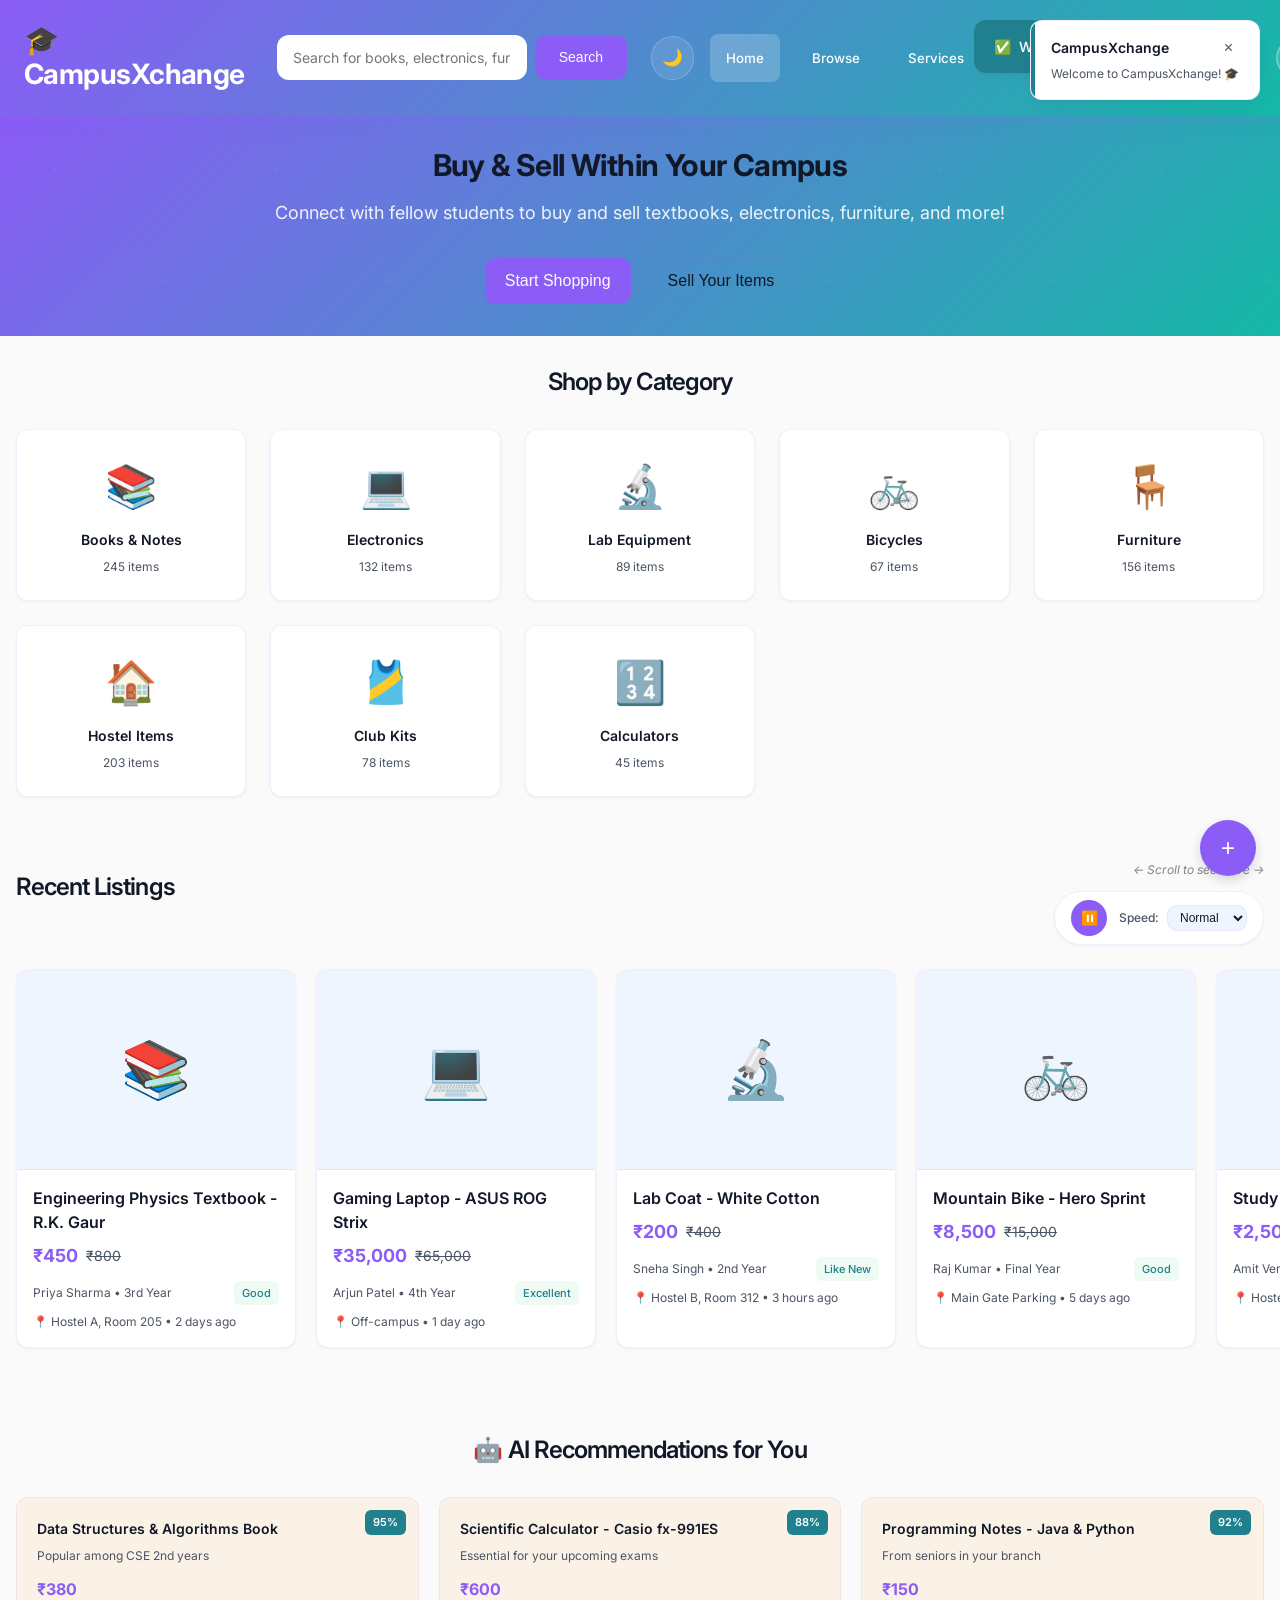
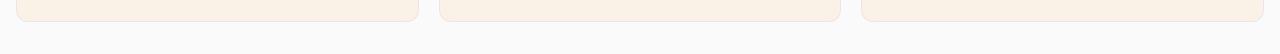
==== commit 65a98ab6: "update1" ====
--- a/index.html
+++ b/index.html
@@ -3,241 +3,552 @@
 <head>
     <meta charset="UTF-8">
     <meta name="viewport" content="width=device-width, initial-scale=1.0">
-    <title>SwachhMap - Clean Streets. Clear Roads. One Tap at a Time.</title>
-    <link rel="stylesheet" href="styles/main.css">
-    <link rel="stylesheet" href="styles/sidebar.css">
-    <link rel="stylesheet" href="styles/footer.css">
-    <link rel="stylesheet" href="https://cdnjs.cloudflare.com/ajax/libs/font-awesome/6.0.0/css/all.min.css">
+    <title>CampusXchange - Student Marketplace</title>
+    <link rel="preconnect" href="https://fonts.googleapis.com">
+    <link rel="preconnect" href="https://fonts.gstatic.com" crossorigin>
+    <link href="https://fonts.googleapis.com/css2?family=Inter:wght@300;400;500;600;700&display=swap" rel="stylesheet">
+    <link rel="stylesheet" href="style.css">
 </head>
 <body>
-    <!-- Sidebar Navigation -->
-    <div class="sidebar-overlay"></div>
-    <nav class="sidebar" id="sidebar">
-        <div class="sidebar-header">
-            <a href="index.html" class="logo" aria-label="SwachhMap Home">
-                <i class="fas fa-trash-alt" aria-hidden="true"></i>
-                <span>SwachhMap</span>
-            </a>
-            <button class="close-sidebar" aria-label="Close menu">
-                <i class="fas fa-times"></i>
-            </button>
-        </div>
-        <ul class="sidebar-nav">
-            <li><a href="#leaderboard"><i class="fas fa-trophy"></i> Leaderboard</a></li>
-            <li><a href="#ngos"><i class="fas fa-hands-helping"></i> Top NGOs</a></li>
-            <li><a href="photos.html"><i class="fas fa-images"></i> Photos Posted</a></li>
-            <li><a href="#donate"><i class="fas fa-donate"></i> Donate</a></li>
-            <li><a href="report.html" class="btn btn-primary"><i class="fas fa-flag"></i> Report an Issue</a></li>
-            <li><a href="admin/login.html" class="btn btn-outline"><i class="fas fa-lock"></i> Admin Login</a></li>
-        </ul>
-    </nav>
-    
-    <!-- Main Content -->
-    <div class="main-content">
-        <button class="open-sidebar" aria-label="Open menu">
-            <i class="fas fa-bars"></i>
-        </button>
-
-    <!-- Hero Section -->
-    <header class="hero">
+    <!-- Header -->
+    <header class="header">
         <div class="container">
-            <div class="hero-content">
-                <h1>Clean Streets. Clear Roads. One Tap at a Time.</h1>
-                <p>Report garbage dumps, potholes, and other civic issues in your area. Help make your city cleaner and safer.</p>
-                <div class="cta-buttons">
-                    <a href="report.html" class="btn btn-primary">Report an Issue</a>
-                    <a href="map.html" class="btn btn-outline">View Issues Map</a>
-                </div>
-            </div>
-            <div class="hero-image">
-                <img src="assets/hero-illustration.svg" alt="SwachhMap in action">
+            <div class="header__content">
+                <div class="header__logo" onclick="navigateToHome()" role="button" tabindex="0">
+                    <h1>🎓 CampusXchange</h1>
+                </div>
+                
+                <div class="header__search">
+                    <input type="text" placeholder="Search for books, electronics, furniture..." class="search-input" id="searchInput">
+                    <button class="btn btn--primary search-btn" id="searchBtn">Search</button>
+                </div>
+                
+                <div class="header__right">
+                    <button class="theme-toggle" id="themeToggle" title="Toggle dark mode">
+                        <span class="theme-icon">🌙</span>
+                    </button>
+                    
+                    <nav class="header__nav">
+                        <button class="nav-btn active" data-page="home">Home</button>
+                        <button class="nav-btn" data-page="browse">Browse</button>
+                        <button class="nav-btn" data-page="services">Services</button>
+                        <button class="nav-btn" data-page="post">Sell Item</button>
+                        <button class="nav-btn" data-page="profile">Profile</button>
+                        <button class="nav-btn" data-page="chat">Messages</button>
+                    </nav>
+                    
+                    <!-- Sign In Button (shown when not logged in) -->
+                    <button class="btn btn--outline" id="headerSignInBtn" onclick="showSignInModal('Welcome to CampusXchange! Please sign in to get started.')" style="display: none;">
+                        Sign In
+                    </button>
+                    
+                    <!-- Google-style Account Menu -->
+                    <div class="account-menu">
+                        <button class="account-avatar" id="accountAvatar" title="Account">
+                            <div class="avatar-circle">JD</div>
+                        </button>
+                        
+                        <div class="account-dropdown hidden" id="accountDropdown">
+                            <div class="dropdown-content">
+                                <!-- User logged in state -->
+                                <div class="user-section" id="userSection">
+                                    <div class="user-avatar">
+                                        <div class="avatar-large">JD</div>
+                                    </div>
+                                    <div class="user-info">
+                                        <div class="user-name">John Doe</div>
+                                        <div class="user-email">john.doe@college.edu</div>
+                                    </div>
+                                </div>
+                                
+                                <div class="dropdown-divider"></div>
+                                
+                                <div class="dropdown-items">
+                                    <button class="dropdown-item" onclick="handleAccountAction('manage')">
+                                        <span class="item-icon">⚙️</span>
+                                        Manage your account
+                                    </button>
+                                    <button class="dropdown-item" onclick="handleAccountAction('listings')">
+                                        <span class="item-icon">📝</span>
+                                        My listings
+                                    </button>
+                                    <button class="dropdown-item" onclick="handleAccountAction('orders')">
+                                        <span class="item-icon">📦</span>
+                                        My orders
+                                    </button>
+                                </div>
+                                
+                                <div class="dropdown-divider"></div>
+                                
+                                <div class="dropdown-items">
+                                    <button class="dropdown-item" onclick="handleAccountAction('add-account')">
+                                        <span class="item-icon">👤</span>
+                                        Add another account
+                                    </button>
+                                    <button class="dropdown-item" onclick="handleAccountAction('sign-out')">
+                                        <span class="item-icon">🚪</span>
+                                        Sign out
+                                    </button>
+                                </div>
+                            </div>
+                        </div>
+                    </div>
+                </div>
             </div>
         </div>
     </header>
 
-    <!-- Live Counters Section -->
-    <section class="counters">
-        <div class="container">
-            <div class="counter-grid">
-                <div class="counter-card">
-                    <i class="fas fa-flag"></i>
-                    <div class="counter" data-target="12500">0</div>
-                    <p>Issues Reported</p>
-                </div>
-                <div class="counter-card">
-                    <i class="fas fa-check-circle"></i>
-                    <div class="counter" data-target="9800">0</div>
-                    <p>Issues Resolved</p>
-                </div>
-                <div class="counter-card">
-                    <i class="fas fa-users"></i>
-                    <div class="counter" data-target="3200">0</div>
-                    <p>Active Volunteers</p>
-                </div>
-                <div class="counter-card">
-                    <i class="fas fa-chart-line"></i>
-                    <div class="counter" data-target="78">0</div>
-                    <p>% Resolution Rate</p>
-                </div>
+    <main class="main">
+        <!-- Home Page -->
+        <section id="homePage" class="page active">
+            <!-- Hero Section -->
+            <div class="hero">
+                <div class="container">
+                    <div class="hero__content">
+                        <h1 class="hero__title">Buy & Sell Within Your Campus</h1>
+                        <p class="hero__subtitle">Connect with fellow students to buy and sell textbooks, electronics, furniture, and more!</p>
+                        <div class="hero__actions">
+                            <button class="btn btn--primary btn--lg" data-page="browse">Start Shopping</button>
+                            <button class="btn btn--outline btn--lg" data-page="post">Sell Your Items</button>
+                        </div>
+                    </div>
+                </div>
+            </div>
+
+            <!-- Categories Section -->
+            <div class="categories-section">
+                <div class="container">
+                    <h2>Shop by Category</h2>
+                    <div class="categories-grid" id="categoriesGrid"></div>
+                </div>
+            </div>
+
+            <!-- Featured Listings -->
+            <div class="featured-section">
+                <div class="container">
+                    <div class="featured-header">
+                        <h2>Recent Listings</h2>
+                        <div class="scroll-controls">
+                            <div class="scroll-indicator">
+                                <span>← Scroll to see more →</span>
+                            </div>
+                            <div class="auto-scroll-controls">
+                                <button class="scroll-btn" id="pauseScrollBtn" title="Pause auto-scroll">
+                                    <span class="pause-icon">⏸️</span>
+                                </button>
+                                <button class="scroll-btn" id="playScrollBtn" title="Resume auto-scroll" style="display: none;">
+                                    <span class="play-icon">▶️</span>
+                                </button>
+                                <div class="scroll-speed-control">
+                                    <label for="scrollSpeed">Speed:</label>
+                                    <select id="scrollSpeed" class="speed-select">
+                                        <option value="slow">Slow</option>
+                                        <option value="normal" selected>Normal</option>
+                                        <option value="fast">Fast</option>
+                                    </select>
+                                </div>
+                            </div>
+                        </div>
+                    </div>
+                    <div class="products-scroll-container">
+                        <div class="products-scroll" id="featuredProducts"></div>
+                    </div>
+                </div>
+            </div>
+
+            <!-- AI Recommendations -->
+            <div class="recommendations-section">
+                <div class="container">
+                    <h2>🤖 AI Recommendations for You</h2>
+                    <div class="recommendations-grid" id="recommendationsGrid"></div>
+                </div>
+            </div>
+        </section>
+
+        <!-- Browse Page -->
+        <section id="browsePage" class="page">
+            <div class="container">
+                <div class="browse-header">
+                    <h1>Marketplace</h1>
+                </div>
+                <div class="filters-section">
+                    <div class="filters">
+                        <select class="form-control" id="categoryFilter">
+                            <option value="">All Categories</option>
+                        </select>
+                        <select class="form-control" id="conditionFilter">
+                            <option value="">Any Condition</option>
+                            <option value="Like New">Like New</option>
+                            <option value="Excellent">Excellent</option>
+                            <option value="Good">Good</option>
+                            <option value="Fair">Fair</option>
+                        </select>
+                        <input type="number" placeholder="Max Price" class="form-control" id="priceFilter">
+                    </div>
+                </div>
+                <div class="products-grid" id="browseProducts"></div>
+            </div>
+        </section>
+
+        <!-- Services Page -->
+        <section id="servicesPage" class="page">
+            <div class="container">
+                <div class="services-header">
+                    <h1>Freelance Services</h1>
+                    <p>Find talented students to help with your projects</p>
+                    <button class="btn btn--primary" onclick="openServicePostModal()">Offer Your Services</button>
+                </div>
+                
+                <div class="services-categories">
+                    <h3>Popular Services</h3>
+                    <div class="categories-grid" id="servicesCategoriesGrid"></div>
+                </div>
+                
+                <div class="services-listings">
+                    <h3>Featured Services</h3>
+                    <div class="services-grid" id="servicesGrid"></div>
+                </div>
+            </div>
+        </section>
+
+        <!-- Post Ad Page -->
+        <section id="postPage" class="page">
+            <div class="container">
+                <div class="post-form-container">
+                    <h1>Sell Your Item</h1>
+                    <form class="post-form" id="postForm">
+                        <div class="form-group">
+                            <label class="form-label">Item Title *</label>
+                            <input type="text" class="form-control" required>
+                        </div>
+                        
+                        <div class="form-group">
+                            <label class="form-label">Category *</label>
+                            <select class="form-control" required id="postCategory"></select>
+                        </div>
+                        
+                        <div class="form-group">
+                            <label class="form-label">Condition *</label>
+                            <select class="form-control" required>
+                                <option value="Like New">Like New</option>
+                                <option value="Excellent">Excellent</option>
+                                <option value="Good">Good</option>
+                                <option value="Fair">Fair</option>
+                            </select>
+                        </div>
+                        
+                        <div class="form-group">
+                            <label class="form-label">Price (₹) *</label>
+                            <input type="number" class="form-control" required>
+                        </div>
+                        
+                        <div class="form-group">
+                            <label class="form-label">Original Price (₹)</label>
+                            <input type="number" class="form-control">
+                        </div>
+                        
+                        <div class="form-group">
+                            <label class="form-label">Description *</label>
+                            <textarea class="form-control" rows="4" required></textarea>
+                        </div>
+                        
+                        <div class="form-group">
+                            <label class="form-label">Location</label>
+                            <div class="location-input-group">
+                                <input type="text" class="form-control" placeholder="e.g., Hostel A, Room 205" id="locationInput">
+                                <button type="button" class="btn btn--outline location-detect-btn" id="detectLocationBtn">
+                                    <span class="location-icon">📍</span> Auto-detect
+                                </button>
+                            </div>
+                            <div class="location-status" id="locationStatus"></div>
+                        </div>
+                        
+                        <div class="image-upload">
+                            <label class="form-label">Photos</label>
+                            <div class="upload-area" id="uploadArea">
+                                <div class="upload-content">
+                                    <div class="upload-icon">📷</div>
+                                    <p>Click to upload photos (Max 5)</p>
+                                    <p class="upload-hint">Drag & drop images here or click to browse</p>
+                                </div>
+                                <input type="file" multiple accept="image/*" id="imageInput" style="display: none;">
+                            </div>
+                            <div class="image-preview-container" id="imagePreviewContainer"></div>
+                        </div>
+                        
+                        <button type="submit" class="btn btn--primary btn--full-width">Post Item</button>
+                    </form>
+                </div>
+            </div>
+        </section>
+
+        <!-- User Profile Page -->
+        <section id="profilePage" class="page">
+            <div class="container">
+                <div class="profile-container">
+                    <div class="profile-header">
+                        <div class="profile-avatar-large">
+                            <div class="avatar-circle-large" id="profileAvatar">JD</div>
+                            <button class="btn btn--outline btn--sm" id="editProfileBtn">Edit Profile</button>
+                        </div>
+                        <div class="profile-info">
+                            <h1 id="profileName">John Doe</h1>
+                            <p id="profileEmail">john.doe@college.edu</p>
+                            <div class="profile-stats">
+                                <div class="stat">
+                                    <span class="stat-number" id="listingsCount">12</span>
+                                    <span class="stat-label">Listings</span>
+                                </div>
+                                <div class="stat">
+                                    <span class="stat-number" id="salesCount">8</span>
+                                    <span class="stat-label">Sales</span>
+                                </div>
+                                <div class="stat">
+                                    <span class="stat-number" id="ratingCount">4.8</span>
+                                    <span class="stat-label">Rating</span>
+                                </div>
+                            </div>
+                        </div>
+                    </div>
+                    
+                    <div class="profile-tabs">
+                        <button class="tab-btn active" data-tab="listings">My Listings</button>
+                        <button class="tab-btn" data-tab="wishlist">Wishlist</button>
+                        <button class="tab-btn" data-tab="reviews">Reviews</button>
+                    </div>
+                    
+                    <div class="profile-content">
+                        <div class="tab-content active" id="listingsTab">
+                            <div class="products-grid" id="userListings"></div>
+                        </div>
+                        <div class="tab-content" id="wishlistTab">
+                            <div class="products-grid" id="wishlistItems"></div>
+                        </div>
+                        <div class="tab-content" id="reviewsTab">
+                            <div class="reviews-container" id="reviewsContainer"></div>
+                        </div>
+                    </div>
+                </div>
+            </div>
+        </section>
+
+        <!-- Chat Page -->
+        <section id="chatPage" class="page">
+            <div class="container">
+                <div class="chat-container">
+                    <div class="chat-sidebar">
+                        <h2>Messages</h2>
+                        <div class="chat-list" id="chatList"></div>
+                    </div>
+                    <div class="chat-main">
+                        <div class="chat-header">
+                            <h3 id="chatPartner">Select a conversation</h3>
+                        </div>
+                        <div class="chat-messages" id="chatMessages"></div>
+                        <div class="chat-input">
+                            <input type="text" placeholder="Type a message..." class="form-control" id="messageInput">
+                            <button class="btn btn--primary" id="sendBtn">Send</button>
+                        </div>
+                    </div>
+                </div>
+            </div>
+        </section>
+    </main>
+
+    <!-- Product Detail Modal -->
+    <div id="productModal" class="modal hidden">
+        <div class="modal-content">
+            <div class="modal-header">
+                <h2 id="modalTitle"></h2>
+                <button class="modal-close" id="closeModal">&times;</button>
+            </div>
+            <div class="modal-body" id="modalBody"></div>
+            <div class="modal-footer">
+                <button class="btn btn--outline" id="saveItem">💾 Save Item</button>
+                <button class="btn btn--primary" id="contactSeller">💬 Contact Seller</button>
             </div>
         </div>
-    </section>
-
-    <!-- Leaderboard Section -->
-    <section id="leaderboard" class="leaderboard">
-        <div class="container">
-            <h2>Top Contributors</h2>
-            <div class="leaderboard-grid">
-                <div class="leaderboard-card">
-                    <div class="rank">1</div>
-                    <div class="user-info">
-                        <img src="https://randomuser.me/api/portraits/men/32.jpg" alt="Top Contributor">
-                        <div>
-                            <h3>Rahul Sharma</h3>
-                            <p>Mumbai, Maharashtra</p>
-                        </div>
-                    </div>
-                    <div class="points">1,245 pts</div>
-                </div>
-                <div class="leaderboard-card">
-                    <div class="rank">2</div>
-                    <div class="user-info">
-                        <img src="https://randomuser.me/api/portraits/women/44.jpg" alt="Top Contributor">
-                        <div>
-                            <h3>Priya Patel</h3>
-                            <p>Ahmedabad, Gujarat</p>
-                        </div>
-                    </div>
-                    <div class="points">1,120 pts</div>
-                </div>
-                <div class="leaderboard-card">
-                    <div class="rank">3</div>
-                    <div class="user-info">
-                        <img src="https://randomuser.me/api/portraits/men/67.jpg" alt="Top Contributor">
-                        <div>
-                            <h3>Arjun Kumar</h3>
-                            <p>Bangalore, Karnataka</p>
-                        </div>
-                    </div>
-                    <div class="points">987 pts</div>
-                </div>
-                <a href="#" class="view-all">View Full Leaderboard <i class="fas fa-arrow-right"></i></a>
-            </div>
+    </div>
+
+    <!-- Success Message -->
+    <div id="successMessage" class="success-message hidden">
+        <div class="success-content">
+            <span class="success-icon">✅</span>
+            <span id="successText">Action completed successfully!</span>
         </div>
-    </section>
-
-    <!-- Top NGOs Section -->
-    <section id="ngos" class="ngos">
-        <div class="container">
-            <h2>Partnered NGOs</h2>
-            <div class="ngo-grid">
-                <div class="ngo-card">
-                    <img src="https://via.placeholder.com/100" alt="NGO Logo" class="ngo-logo">
-                    <h3>Clean India Foundation</h3>
-                    <p>Active in 12 cities, 50,000+ cleanups</p>
-                    <a href="#" class="btn btn-outline">Learn More</a>
-                </div>
-                <div class="ngo-card">
-                    <img src="https://via.placeholder.com/100" alt="NGO Logo" class="ngo-logo">
-                    <h3>Green Warriors</h3>
-                    <p>Specializing in waste management solutions</p>
-                    <a href="#" class="btn btn-outline">Learn More</a>
-                </div>
-                <div class="ngo-card">
-                    <img src="https://via.placeholder.com/100" alt="NGO Logo" class="ngo-logo">
-                    <h3>Eco Guardians</h3>
-                    <p>Community-driven clean-up initiatives</p>
-                    <a href="#" class="btn btn-outline">Learn More</a>
+    </div>
+
+    <!-- Sign In Modal -->
+    <div id="signInModal" class="modal hidden">
+        <div class="modal-content sign-in-modal">
+            <div class="modal-header">
+                <h2>Sign in to CampusXchange</h2>
+                <button class="modal-close" id="closeSignInModal">&times;</button>
+            </div>
+            <div class="modal-body">
+                <div class="sign-in-content">
+                    <div class="google-sign-in-btn" onclick="handleSignIn()">
+                        <span class="google-icon">🔑</span>
+                        Sign in with College Account
+                    </div>
+                    <div class="sign-in-divider">
+                        <span>or</span>
+                    </div>
+                    <button class="btn btn--outline btn--full-width" onclick="handleUseAnotherAccount()">
+                        Use another account
+                    </button>
                 </div>
             </div>
         </div>
-    </section>
-
-    <!-- Donation Section -->
-    <section id="donate" class="donate">
-        <div class="container">
-            <div class="donate-content">
-                <h2>Support Our Mission</h2>
-                <p>Your donation helps us maintain the platform, support NGOs, and organize clean-up drives across the country.</p>
-                <div class="donation-options">
-                    <button class="donation-amount">₹500</button>
-                    <button class="donation-amount active">₹1,000</button>
-                    <button class="donation-amount">₹2,000</button>
-                    <input type="number" placeholder="Custom Amount" class="custom-amount">
-                </div>
-                <button class="btn btn-primary">Donate Now</button>
-                <p class="donation-note">All donations are tax-exempt under 80G</p>
-            </div>
-            <div class="donation-impact">
-                <h3>Your Impact</h3>
-                <ul>
-                    <li><i class="fas fa-check"></i> ₹500 helps clean 100 sq.ft. of public space</li>
-                    <li><i class="fas fa-check"></i> ₹1,000 provides cleaning kits for 5 volunteers</li>
-                    <li><i class="fas fa-check"></i> ₹5,000 sponsors a community clean-up event</li>
-                </ul>
+    </div>
+
+    <!-- Floating Action Button -->
+    <button class="fab" id="fabBtn" title="Quick Actions">
+        <span>+</span>
+    </button>
+
+    <!-- FAB Menu -->
+    <div class="fab-menu hidden" id="fabMenu">
+        <button class="fab-item" data-action="post">
+            <span class="fab-icon">📝</span>
+            <span class="fab-label">Sell Item</span>
+        </button>
+        <button class="fab-item" data-action="search">
+            <span class="fab-icon">🔍</span>
+            <span class="fab-label">Search</span>
+        </button>
+        <button class="fab-item" data-action="chat">
+            <span class="fab-icon">💬</span>
+            <span class="fab-label">Messages</span>
+        </button>
+    </div>
+
+    <!-- Enhanced Search Modal -->
+    <div id="searchModal" class="modal hidden">
+        <div class="modal-content search-modal">
+            <div class="modal-header">
+                <h2>Advanced Search</h2>
+                <button class="modal-close" id="closeSearchModal">&times;</button>
+            </div>
+            <div class="modal-body">
+                <div class="search-filters">
+                    <div class="form-group">
+                        <label class="form-label">Search Term</label>
+                        <input type="text" class="form-control" id="advancedSearchInput" placeholder="What are you looking for?">
+                    </div>
+                    <div class="form-group">
+                        <label class="form-label">Category</label>
+                        <select class="form-control" id="advancedCategoryFilter">
+                            <option value="">All Categories</option>
+                        </select>
+                    </div>
+                    <div class="form-group">
+                        <label class="form-label">Price Range</label>
+                        <div class="price-range">
+                            <input type="number" class="form-control" id="minPrice" placeholder="Min">
+                            <span>to</span>
+                            <input type="number" class="form-control" id="maxPrice" placeholder="Max">
+                        </div>
+                    </div>
+                    <div class="form-group">
+                        <label class="form-label">Condition</label>
+                        <select class="form-control" id="advancedConditionFilter">
+                            <option value="">Any Condition</option>
+                            <option value="Like New">Like New</option>
+                            <option value="Excellent">Excellent</option>
+                            <option value="Good">Good</option>
+                            <option value="Fair">Fair</option>
+                        </select>
+                    </div>
+                </div>
+                <div class="search-suggestions" id="searchSuggestions"></div>
+            </div>
+            <div class="modal-footer">
+                <button class="btn btn--outline" id="clearSearchBtn">Clear</button>
+                <button class="btn btn--primary" id="performAdvancedSearch">Search</button>
             </div>
         </div>
-    </section>
-
-    <!-- Footer -->
-    <footer>
-        <div class="footer-content">
-            <!-- About Section -->
-            <div class="footer-about">
-                <div class="footer-logo">
-                    <i class="fas fa-trash-alt"></i>
-                    <span>SwachhMap</span>
-                </div>
-                <p>Empowering citizens to report and track civic issues for a cleaner, better India.</p>
-                <div class="social-links">
-                    <a href="https://twitter.com/" target="_blank" rel="noopener noreferrer" aria-label="Twitter"><i class="fab fa-twitter"></i></a>
-                    <a href="https://facebook.com/" target="_blank" rel="noopener noreferrer" aria-label="Facebook"><i class="fab fa-facebook"></i></a>
-                    <a href="https://instagram.com/" target="_blank" rel="noopener noreferrer" aria-label="Instagram"><i class="fab fa-instagram"></i></a>
-                </div>
-            </div>
-
-            <!-- Quick Links -->
-            <div class="footer-links">
-                <h4>Quick Links</h4>
-                <ul>
-                    <li><a href="index.html">Home</a></li>
-                    <li><a href="index.html#leaderboard">Leaderboard</a></li>
-                    <li><a href="index.html#ngos">Our Partners</a></li>
-                    <li><a href="index.html#donate">Donate</a></li>
-                </ul>
-            </div>
-
-            <!-- Resources -->
-            <div class="footer-links">
-                <h4>Resources</h4>
-                <ul>
-                    <li><a href="how-it-works.html">How It Works</a></li>
-                    <li><a href="stories.html">Success Stories</a></li>
-                    <li><a href="get-involved.html">Get Involved</a></li>
-                    <li><a href="faq.html">FAQ</a></li>
-                </ul>
-            </div>
-
-            <!-- Legal -->
-            <div class="footer-links">
-                <h4>Legal</h4>
-                <ul>
-                    <li><a href="privacy-policy.html">Privacy Policy</a></li>
-                    <li><a href="terms.html">Terms of Service</a></li>
-                    <li><a href="cookie-policy.html">Cookie Policy</a></li>
-                    <li><a href="contact.html">Contact Us</a></li>
-                </ul>
+    </div>
+
+    <!-- Service Post Modal -->
+    <div id="servicePostModal" class="modal hidden">
+        <div class="modal-content service-post-modal">
+            <div class="modal-header">
+                <h2>Offer Your Services</h2>
+                <button class="modal-close" id="closeServicePostModal">&times;</button>
+            </div>
+            <div class="modal-body">
+                <form class="service-post-form" id="servicePostForm">
+                    <div class="form-group">
+                        <label class="form-label">Service Title *</label>
+                        <input type="text" class="form-control" id="serviceTitle" required placeholder="e.g., Professional Video Editing">
+                    </div>
+                    
+                    <div class="form-group">
+                        <label class="form-label">Category *</label>
+                        <select class="form-control" id="serviceCategory" required>
+                            <option value="">Select Category</option>
+                            <option value="Video Editing">Video Editing</option>
+                            <option value="Content Writing">Content Writing</option>
+                            <option value="Graphic Design">Graphic Design</option>
+                            <option value="Web Development">Web Development</option>
+                            <option value="Tutoring">Tutoring</option>
+                            <option value="Photography">Photography</option>
+                            <option value="Data Entry">Data Entry</option>
+                            <option value="Translation">Translation</option>
+                        </select>
+                    </div>
+                    
+                    <div class="form-group">
+                        <label class="form-label">Description *</label>
+                        <textarea class="form-control" id="serviceDescription" rows="4" required placeholder="Describe your service in detail..."></textarea>
+                    </div>
+                    
+                    <div class="form-group">
+                        <label class="form-label">Skills *</label>
+                        <input type="text" class="form-control" id="serviceSkills" required placeholder="e.g., Premiere Pro, After Effects, Photoshop">
+                        <small class="form-hint">Separate skills with commas</small>
+                    </div>
+                    
+                    <div class="form-group">
+                        <label class="form-label">Experience *</label>
+                        <select class="form-control" id="serviceExperience" required>
+                            <option value="">Select Experience Level</option>
+                            <option value="Beginner">Beginner (0-1 years)</option>
+                            <option value="Intermediate">Intermediate (1-3 years)</option>
+                            <option value="Advanced">Advanced (3-5 years)</option>
+                            <option value="Expert">Expert (5+ years)</option>
+                        </select>
+                    </div>
+                    
+                    <div class="form-group">
+                        <label class="form-label">Delivery Time *</label>
+                        <select class="form-control" id="serviceDelivery" required>
+                            <option value="">Select Delivery Time</option>
+                            <option value="Same day">Same day</option>
+                            <option value="1-2 days">1-2 days</option>
+                            <option value="3-5 days">3-5 days</option>
+                            <option value="1 week">1 week</option>
+                            <option value="2+ weeks">2+ weeks</option>
+                        </select>
+                    </div>
+                    
+                    <div class="form-group">
+                        <label class="form-label">Portfolio Link (Optional)</label>
+                        <input type="url" class="form-control" id="servicePortfolio" placeholder="https://yourportfolio.com">
+                    </div>
+                </form>
+            </div>
+            <div class="modal-footer">
+                <button class="btn btn--outline" id="cancelServicePost">Cancel</button>
+                <button class="btn btn--primary" id="submitServicePost">Post Service</button>
             </div>
         </div>
-        
-        <div class="footer-bottom">
-            <p>&copy; 2025 SwachhMap. Making India cleaner, one report at a time.</p>
-        </div>
-    </footer>
-    </div> <!-- End main-content -->
-
-    <script src="scripts/sidebar.js"></script>
-    <script src="scripts/main.js"></script>
-    <script src="scripts/footer.js"></script>
+    </div>
+
+    <!-- Notification Container -->
+    <div id="notificationContainer" class="notification-container"></div>
+
+    <script src="app.js"></script>
 </body>
-</html>
+</html>
--- a/style.css
+++ b/style.css
@@ -0,0 +1,3112 @@
+:root {
+  /* Primitive Color Tokens */
+  --color-white: rgba(255, 255, 255, 1);
+  --color-black: rgba(0, 0, 0, 1);
+  --color-cream-50: rgba(252, 252, 249, 1);
+  --color-cream-100: rgba(255, 255, 253, 1);
+  --color-gray-200: rgba(245, 245, 245, 1);
+  --color-gray-300: rgba(167, 169, 169, 1);
+  --color-gray-400: rgba(119, 124, 124, 1);
+  --color-slate-500: rgba(98, 108, 113, 1);
+  --color-brown-600: rgba(94, 82, 64, 1);
+  --color-charcoal-700: rgba(31, 33, 33, 1);
+  --color-charcoal-800: rgba(38, 40, 40, 1);
+  --color-slate-900: rgba(19, 52, 59, 1);
+  --color-teal-300: rgba(50, 184, 198, 1);
+  --color-teal-400: rgba(45, 166, 178, 1);
+  --color-teal-500: rgba(33, 128, 141, 1);
+  --color-teal-600: rgba(29, 116, 128, 1);
+  --color-teal-700: rgba(26, 104, 115, 1);
+  --color-teal-800: rgba(41, 150, 161, 1);
+  --color-red-400: rgba(255, 84, 89, 1);
+  --color-red-500: rgba(192, 21, 47, 1);
+  --color-orange-400: rgba(230, 129, 97, 1);
+  --color-orange-500: rgba(168, 75, 47, 1);
+
+  /* RGB versions for opacity control */
+  --color-brown-600-rgb: 94, 82, 64;
+  --color-teal-500-rgb: 33, 128, 141;
+  --color-slate-900-rgb: 19, 52, 59;
+  --color-slate-500-rgb: 98, 108, 113;
+  --color-red-500-rgb: 192, 21, 47;
+  --color-red-400-rgb: 255, 84, 89;
+  --color-orange-500-rgb: 168, 75, 47;
+  --color-orange-400-rgb: 230, 129, 97;
+
+  /* Background color tokens (Light Mode) */
+  --color-bg-1: rgba(59, 130, 246, 0.08); /* Light blue */
+  --color-bg-2: rgba(245, 158, 11, 0.08); /* Light yellow */
+  --color-bg-3: rgba(34, 197, 94, 0.08); /* Light green */
+  --color-bg-4: rgba(239, 68, 68, 0.08); /* Light red */
+  --color-bg-5: rgba(147, 51, 234, 0.08); /* Light purple */
+  --color-bg-6: rgba(249, 115, 22, 0.08); /* Light orange */
+  --color-bg-7: rgba(236, 72, 153, 0.08); /* Light pink */
+  --color-bg-8: rgba(6, 182, 212, 0.08); /* Light cyan */
+
+  /* Semantic Color Tokens (Light Mode) */
+  --color-background: var(--color-cream-50);
+  --color-surface: var(--color-cream-100);
+  --color-text: var(--color-slate-900);
+  --color-text-secondary: var(--color-slate-500);
+  --color-primary: var(--color-teal-500);
+  --color-primary-hover: var(--color-teal-600);
+  --color-primary-active: var(--color-teal-700);
+  --color-secondary: rgba(var(--color-brown-600-rgb), 0.12);
+  --color-secondary-hover: rgba(var(--color-brown-600-rgb), 0.2);
+  --color-secondary-active: rgba(var(--color-brown-600-rgb), 0.25);
+  --color-border: rgba(var(--color-brown-600-rgb), 0.2);
+  --color-btn-primary-text: var(--color-cream-50);
+  --color-card-border: rgba(var(--color-brown-600-rgb), 0.12);
+  --color-card-border-inner: rgba(var(--color-brown-600-rgb), 0.12);
+  --color-error: var(--color-red-500);
+  --color-success: var(--color-teal-500);
+  --color-warning: var(--color-orange-500);
+  --color-info: var(--color-slate-500);
+  --color-focus-ring: rgba(var(--color-teal-500-rgb), 0.4);
+  --color-select-caret: rgba(var(--color-slate-900-rgb), 0.8);
+
+  /* Common style patterns */
+  --focus-ring: 0 0 0 3px var(--color-focus-ring);
+  --focus-outline: 2px solid var(--color-primary);
+  --status-bg-opacity: 0.15;
+  --status-border-opacity: 0.25;
+  --select-caret-light: url("data:image/svg+xml,%3Csvg xmlns='http://www.w3.org/2000/svg' width='16' height='16' viewBox='0 0 24 24' fill='none' stroke='%23134252' stroke-width='2' stroke-linecap='round' stroke-linejoin='round'%3E%3Cpolyline points='6 9 12 15 18 9'%3E%3C/polyline%3E%3C/svg%3E");
+  --select-caret-dark: url("data:image/svg+xml,%3Csvg xmlns='http://www.w3.org/2000/svg' width='16' height='16' viewBox='0 0 24 24' fill='none' stroke='%23f5f5f5' stroke-width='2' stroke-linecap='round' stroke-linejoin='round'%3E%3Cpolyline points='6 9 12 15 18 9'%3E%3C/polyline%3E%3C/svg%3E");
+
+  /* RGB versions for opacity control */
+  --color-success-rgb: 33, 128, 141;
+  --color-error-rgb: 192, 21, 47;
+  --color-warning-rgb: 168, 75, 47;
+  --color-info-rgb: 98, 108, 113;
+
+  /* Typography */
+  --font-family-base: "FKGroteskNeue", "Geist", "Inter", -apple-system,
+    BlinkMacSystemFont, "Segoe UI", Roboto, sans-serif;
+  --font-family-mono: "Berkeley Mono", ui-monospace, SFMono-Regular, Menlo,
+    Monaco, Consolas, monospace;
+  --font-size-xs: 11px;
+  --font-size-sm: 12px;
+  --font-size-base: 14px;
+  --font-size-md: 14px;
+  --font-size-lg: 16px;
+  --font-size-xl: 18px;
+  --font-size-2xl: 20px;
+  --font-size-3xl: 24px;
+  --font-size-4xl: 30px;
+  --font-weight-normal: 400;
+  --font-weight-medium: 500;
+  --font-weight-semibold: 550;
+  --font-weight-bold: 600;
+  --line-height-tight: 1.2;
+  --line-height-normal: 1.5;
+  --letter-spacing-tight: -0.01em;
+
+  /* Spacing */
+  --space-0: 0;
+  --space-1: 1px;
+  --space-2: 2px;
+  --space-4: 4px;
+  --space-6: 6px;
+  --space-8: 8px;
+  --space-10: 10px;
+  --space-12: 12px;
+  --space-16: 16px;
+  --space-20: 20px;
+  --space-24: 24px;
+  --space-32: 32px;
+
+  /* Border Radius */
+  --radius-sm: 6px;
+  --radius-base: 8px;
+  --radius-md: 10px;
+  --radius-lg: 12px;
+  --radius-full: 9999px;
+
+  /* Shadows */
+  --shadow-xs: 0 1px 2px rgba(0, 0, 0, 0.02);
+  --shadow-sm: 0 1px 3px rgba(0, 0, 0, 0.04), 0 1px 2px rgba(0, 0, 0, 0.02);
+  --shadow-md: 0 4px 6px -1px rgba(0, 0, 0, 0.04),
+    0 2px 4px -1px rgba(0, 0, 0, 0.02);
+  --shadow-lg: 0 10px 15px -3px rgba(0, 0, 0, 0.04),
+    0 4px 6px -2px rgba(0, 0, 0, 0.02);
+  --shadow-inset-sm: inset 0 1px 0 rgba(255, 255, 255, 0.15),
+    inset 0 -1px 0 rgba(0, 0, 0, 0.03);
+
+  /* Animation */
+  --duration-fast: 150ms;
+  --duration-normal: 250ms;
+  --ease-standard: cubic-bezier(0.16, 1, 0.3, 1);
+
+  /* Layout */
+  --container-sm: 640px;
+  --container-md: 768px;
+  --container-lg: 1024px;
+  --container-xl: 1280px;
+}
+
+/* Dark mode colors */
+@media (prefers-color-scheme: dark) {
+  :root {
+    /* RGB versions for opacity control (Dark Mode) */
+    --color-gray-400-rgb: 119, 124, 124;
+    --color-teal-300-rgb: 50, 184, 198;
+    --color-gray-300-rgb: 167, 169, 169;
+    --color-gray-200-rgb: 245, 245, 245;
+
+    /* Background color tokens (Dark Mode) */
+    --color-bg-1: rgba(29, 78, 216, 0.15); /* Dark blue */
+    --color-bg-2: rgba(180, 83, 9, 0.15); /* Dark yellow */
+    --color-bg-3: rgba(21, 128, 61, 0.15); /* Dark green */
+    --color-bg-4: rgba(185, 28, 28, 0.15); /* Dark red */
+    --color-bg-5: rgba(107, 33, 168, 0.15); /* Dark purple */
+    --color-bg-6: rgba(194, 65, 12, 0.15); /* Dark orange */
+    --color-bg-7: rgba(190, 24, 93, 0.15); /* Dark pink */
+    --color-bg-8: rgba(8, 145, 178, 0.15); /* Dark cyan */
+    
+    /* Semantic Color Tokens (Dark Mode) */
+    --color-background: var(--color-charcoal-700);
+    --color-surface: var(--color-charcoal-800);
+    --color-text: var(--color-gray-200);
+    --color-text-secondary: rgba(var(--color-gray-300-rgb), 0.7);
+    --color-primary: var(--color-teal-300);
+    --color-primary-hover: var(--color-teal-400);
+    --color-primary-active: var(--color-teal-800);
+    --color-secondary: rgba(var(--color-gray-400-rgb), 0.15);
+    --color-secondary-hover: rgba(var(--color-gray-400-rgb), 0.25);
+    --color-secondary-active: rgba(var(--color-gray-400-rgb), 0.3);
+    --color-border: rgba(var(--color-gray-400-rgb), 0.3);
+    --color-error: var(--color-red-400);
+    --color-success: var(--color-teal-300);
+    --color-warning: var(--color-orange-400);
+    --color-info: var(--color-gray-300);
+    --color-focus-ring: rgba(var(--color-teal-300-rgb), 0.4);
+    --color-btn-primary-text: var(--color-slate-900);
+    --color-card-border: rgba(var(--color-gray-400-rgb), 0.2);
+    --color-card-border-inner: rgba(var(--color-gray-400-rgb), 0.15);
+    --shadow-inset-sm: inset 0 1px 0 rgba(255, 255, 255, 0.1),
+      inset 0 -1px 0 rgba(0, 0, 0, 0.15);
+    --button-border-secondary: rgba(var(--color-gray-400-rgb), 0.2);
+    --color-border-secondary: rgba(var(--color-gray-400-rgb), 0.2);
+    --color-select-caret: rgba(var(--color-gray-200-rgb), 0.8);
+
+    /* Common style patterns - updated for dark mode */
+    --focus-ring: 0 0 0 3px var(--color-focus-ring);
+    --focus-outline: 2px solid var(--color-primary);
+    --status-bg-opacity: 0.15;
+    --status-border-opacity: 0.25;
+    --select-caret-light: url("data:image/svg+xml,%3Csvg xmlns='http://www.w3.org/2000/svg' width='16' height='16' viewBox='0 0 24 24' fill='none' stroke='%23134252' stroke-width='2' stroke-linecap='round' stroke-linejoin='round'%3E%3Cpolyline points='6 9 12 15 18 9'%3E%3C/polyline%3E%3C/svg%3E");
+    --select-caret-dark: url("data:image/svg+xml,%3Csvg xmlns='http://www.w3.org/2000/svg' width='16' height='16' viewBox='0 0 24 24' fill='none' stroke='%23f5f5f5' stroke-width='2' stroke-linecap='round' stroke-linejoin='round'%3E%3Cpolyline points='6 9 12 15 18 9'%3E%3C/polyline%3E%3C/svg%3E");
+
+    /* RGB versions for dark mode */
+    --color-success-rgb: var(--color-teal-300-rgb);
+    --color-error-rgb: var(--color-red-400-rgb);
+    --color-warning-rgb: var(--color-orange-400-rgb);
+    --color-info-rgb: var(--color-gray-300-rgb);
+  }
+}
+
+/* Data attribute for manual theme switching */
+[data-color-scheme="dark"] {
+  /* RGB versions for opacity control (dark mode) */
+  --color-gray-400-rgb: 119, 124, 124;
+  --color-teal-300-rgb: 50, 184, 198;
+  --color-gray-300-rgb: 167, 169, 169;
+  --color-gray-200-rgb: 245, 245, 245;
+
+  /* Colorful background palette - Dark Mode */
+  --color-bg-1: rgba(29, 78, 216, 0.15); /* Dark blue */
+  --color-bg-2: rgba(180, 83, 9, 0.15); /* Dark yellow */
+  --color-bg-3: rgba(21, 128, 61, 0.15); /* Dark green */
+  --color-bg-4: rgba(185, 28, 28, 0.15); /* Dark red */
+  --color-bg-5: rgba(107, 33, 168, 0.15); /* Dark purple */
+  --color-bg-6: rgba(194, 65, 12, 0.15); /* Dark orange */
+  --color-bg-7: rgba(190, 24, 93, 0.15); /* Dark pink */
+  --color-bg-8: rgba(8, 145, 178, 0.15); /* Dark cyan */
+  
+  /* Semantic Color Tokens (Dark Mode) */
+  --color-background: var(--color-charcoal-700);
+  --color-surface: var(--color-charcoal-800);
+  --color-text: var(--color-gray-200);
+  --color-text-secondary: rgba(var(--color-gray-300-rgb), 0.7);
+  --color-primary: var(--color-teal-300);
+  --color-primary-hover: var(--color-teal-400);
+  --color-primary-active: var(--color-teal-800);
+  --color-secondary: rgba(var(--color-gray-400-rgb), 0.15);
+  --color-secondary-hover: rgba(var(--color-gray-400-rgb), 0.25);
+  --color-secondary-active: rgba(var(--color-gray-400-rgb), 0.3);
+  --color-border: rgba(var(--color-gray-400-rgb), 0.3);
+  --color-error: var(--color-red-400);
+  --color-success: var(--color-teal-300);
+  --color-warning: var(--color-orange-400);
+  --color-info: var(--color-gray-300);
+  --color-focus-ring: rgba(var(--color-teal-300-rgb), 0.4);
+  --color-btn-primary-text: var(--color-slate-900);
+  --color-card-border: rgba(var(--color-gray-400-rgb), 0.15);
+  --color-card-border-inner: rgba(var(--color-gray-400-rgb), 0.15);
+  --shadow-inset-sm: inset 0 1px 0 rgba(255, 255, 255, 0.1),
+    inset 0 -1px 0 rgba(0, 0, 0, 0.15);
+  --color-border-secondary: rgba(var(--color-gray-400-rgb), 0.2);
+  --color-select-caret: rgba(var(--color-gray-200-rgb), 0.8);
+
+  /* Common style patterns - updated for dark mode */
+  --focus-ring: 0 0 0 3px var(--color-focus-ring);
+  --focus-outline: 2px solid var(--color-primary);
+  --status-bg-opacity: 0.15;
+  --status-border-opacity: 0.25;
+  --select-caret-light: url("data:image/svg+xml,%3Csvg xmlns='http://www.w3.org/2000/svg' width='16' height='16' viewBox='0 0 24 24' fill='none' stroke='%23134252' stroke-width='2' stroke-linecap='round' stroke-linejoin='round'%3E%3Cpolyline points='6 9 12 15 18 9'%3E%3C/polyline%3E%3C/svg%3E");
+  --select-caret-dark: url("data:image/svg+xml,%3Csvg xmlns='http://www.w3.org/2000/svg' width='16' height='16' viewBox='0 0 24 24' fill='none' stroke='%23f5f5f5' stroke-width='2' stroke-linecap='round' stroke-linejoin='round'%3E%3Cpolyline points='6 9 12 15 18 9'%3E%3C/polyline%3E%3C/svg%3E");
+
+  /* RGB versions for dark mode */
+  --color-success-rgb: var(--color-teal-300-rgb);
+  --color-error-rgb: var(--color-red-400-rgb);
+  --color-warning-rgb: var(--color-orange-400-rgb);
+  --color-info-rgb: var(--color-gray-300-rgb);
+}
+
+[data-color-scheme="light"] {
+  /* RGB versions for opacity control (light mode) */
+  --color-brown-600-rgb: 94, 82, 64;
+  --color-teal-500-rgb: 33, 128, 141;
+  --color-slate-900-rgb: 19, 52, 59;
+  
+  /* Semantic Color Tokens (Light Mode) */
+  --color-background: var(--color-cream-50);
+  --color-surface: var(--color-cream-100);
+  --color-text: var(--color-slate-900);
+  --color-text-secondary: var(--color-slate-500);
+  --color-primary: var(--color-teal-500);
+  --color-primary-hover: var(--color-teal-600);
+  --color-primary-active: var(--color-teal-700);
+  --color-secondary: rgba(var(--color-brown-600-rgb), 0.12);
+  --color-secondary-hover: rgba(var(--color-brown-600-rgb), 0.2);
+  --color-secondary-active: rgba(var(--color-brown-600-rgb), 0.25);
+  --color-border: rgba(var(--color-brown-600-rgb), 0.2);
+  --color-btn-primary-text: var(--color-cream-50);
+  --color-card-border: rgba(var(--color-brown-600-rgb), 0.12);
+  --color-card-border-inner: rgba(var(--color-brown-600-rgb), 0.12);
+  --color-error: var(--color-red-500);
+  --color-success: var(--color-teal-500);
+  --color-warning: var(--color-orange-500);
+  --color-info: var(--color-slate-500);
+  --color-focus-ring: rgba(var(--color-teal-500-rgb), 0.4);
+
+  /* RGB versions for light mode */
+  --color-success-rgb: var(--color-teal-500-rgb);
+  --color-error-rgb: var(--color-red-500-rgb);
+  --color-warning-rgb: var(--color-orange-500-rgb);
+  --color-info-rgb: var(--color-slate-500-rgb);
+}
+
+/* Base styles */
+html {
+  font-size: var(--font-size-base);
+  font-family: var(--font-family-base);
+  line-height: var(--line-height-normal);
+  color: var(--color-text);
+  background-color: var(--color-background);
+  -webkit-font-smoothing: antialiased;
+  box-sizing: border-box;
+}
+
+body {
+  margin: 0;
+  padding: 0;
+}
+
+*,
+*::before,
+*::after {
+  box-sizing: inherit;
+}
+
+/* Typography */
+h1,
+h2,
+h3,
+h4,
+h5,
+h6 {
+  margin: 0;
+  font-weight: var(--font-weight-semibold);
+  line-height: var(--line-height-tight);
+  color: var(--color-text);
+  letter-spacing: var(--letter-spacing-tight);
+}
+
+h1 {
+  font-size: var(--font-size-4xl);
+}
+h2 {
+  font-size: var(--font-size-3xl);
+}
+h3 {
+  font-size: var(--font-size-2xl);
+}
+h4 {
+  font-size: var(--font-size-xl);
+}
+h5 {
+  font-size: var(--font-size-lg);
+}
+h6 {
+  font-size: var(--font-size-md);
+}
+
+p {
+  margin: 0 0 var(--space-16) 0;
+}
+
+a {
+  color: var(--color-primary);
+  text-decoration: none;
+  transition: color var(--duration-fast) var(--ease-standard);
+}
+
+a:hover {
+  color: var(--color-primary-hover);
+}
+
+code,
+pre {
+  font-family: var(--font-family-mono);
+  font-size: calc(var(--font-size-base) * 0.95);
+  background-color: var(--color-secondary);
+  border-radius: var(--radius-sm);
+}
+
+code {
+  padding: var(--space-1) var(--space-4);
+}
+
+pre {
+  padding: var(--space-16);
+  margin: var(--space-16) 0;
+  overflow: auto;
+  border: 1px solid var(--color-border);
+}
+
+pre code {
+  background: none;
+  padding: 0;
+}
+
+/* Buttons */
+.btn {
+  display: inline-flex;
+  align-items: center;
+  justify-content: center;
+  padding: var(--space-8) var(--space-16);
+  border-radius: var(--radius-base);
+  font-size: var(--font-size-base);
+  font-weight: 500;
+  line-height: 1.5;
+  cursor: pointer;
+  transition: all var(--duration-normal) var(--ease-standard);
+  border: none;
+  text-decoration: none;
+  position: relative;
+}
+
+.btn:focus-visible {
+  outline: none;
+  box-shadow: var(--focus-ring);
+}
+
+.btn--primary {
+  background: var(--color-primary);
+  color: var(--color-btn-primary-text);
+}
+
+.btn--primary:hover {
+  background: var(--color-primary-hover);
+}
+
+.btn--primary:active {
+  background: var(--color-primary-active);
+}
+
+.btn--secondary {
+  background: var(--color-secondary);
+  color: var(--color-text);
+}
+
+.btn--secondary:hover {
+  background: var(--color-secondary-hover);
+}
+
+.btn--secondary:active {
+  background: var(--color-secondary-active);
+}
+
+.btn--outline {
+  background: transparent;
+  border: 1px solid var(--color-border);
+  color: var(--color-text);
+}
+
+.btn--outline:hover {
+  background: var(--color-secondary);
+}
+
+.btn--sm {
+  padding: var(--space-4) var(--space-12);
+  font-size: var(--font-size-sm);
+  border-radius: var(--radius-sm);
+}
+
+.btn--lg {
+  padding: var(--space-10) var(--space-20);
+  font-size: var(--font-size-lg);
+  border-radius: var(--radius-md);
+}
+
+.btn--full-width {
+  width: 100%;
+}
+
+.btn:disabled {
+  opacity: 0.5;
+  cursor: not-allowed;
+}
+
+/* Form elements */
+.form-control {
+  display: block;
+  width: 100%;
+  padding: var(--space-8) var(--space-12);
+  font-size: var(--font-size-md);
+  line-height: 1.5;
+  color: var(--color-text);
+  background-color: var(--color-surface);
+  border: 1px solid var(--color-border);
+  border-radius: var(--radius-base);
+  transition: border-color var(--duration-fast) var(--ease-standard),
+    box-shadow var(--duration-fast) var(--ease-standard);
+}
+
+textarea.form-control {
+  font-family: var(--font-family-base);
+  font-size: var(--font-size-base);
+}
+
+select.form-control {
+  padding: var(--space-8) var(--space-12);
+  -webkit-appearance: none;
+  -moz-appearance: none;
+  appearance: none;
+  background-image: var(--select-caret-light);
+  background-repeat: no-repeat;
+  background-position: right var(--space-12) center;
+  background-size: 16px;
+  padding-right: var(--space-32);
+}
+
+/* Add a dark mode specific caret */
+@media (prefers-color-scheme: dark) {
+  select.form-control {
+    background-image: var(--select-caret-dark);
+  }
+}
+
+/* Also handle data-color-scheme */
+[data-color-scheme="dark"] select.form-control {
+  background-image: var(--select-caret-dark);
+}
+
+[data-color-scheme="light"] select.form-control {
+  background-image: var(--select-caret-light);
+}
+
+.form-control:focus {
+  border-color: var(--color-primary);
+  outline: var(--focus-outline);
+}
+
+.form-label {
+  display: block;
+  margin-bottom: var(--space-8);
+  font-weight: var(--font-weight-medium);
+  font-size: var(--font-size-sm);
+}
+
+.form-group {
+  margin-bottom: var(--space-16);
+}
+
+/* Card component */
+.card {
+  background-color: var(--color-surface);
+  border-radius: var(--radius-lg);
+  border: 1px solid var(--color-card-border);
+  box-shadow: var(--shadow-sm);
+  overflow: hidden;
+  transition: box-shadow var(--duration-normal) var(--ease-standard);
+}
+
+.card:hover {
+  box-shadow: var(--shadow-md);
+}
+
+.card__body {
+  padding: var(--space-16);
+}
+
+.card__header,
+.card__footer {
+  padding: var(--space-16);
+  border-bottom: 1px solid var(--color-card-border-inner);
+}
+
+/* Status indicators - simplified with CSS variables */
+.status {
+  display: inline-flex;
+  align-items: center;
+  padding: var(--space-6) var(--space-12);
+  border-radius: var(--radius-full);
+  font-weight: var(--font-weight-medium);
+  font-size: var(--font-size-sm);
+}
+
+.status--success {
+  background-color: rgba(
+    var(--color-success-rgb, 33, 128, 141),
+    var(--status-bg-opacity)
+  );
+  color: var(--color-success);
+  border: 1px solid
+    rgba(var(--color-success-rgb, 33, 128, 141), var(--status-border-opacity));
+}
+
+.status--error {
+  background-color: rgba(
+    var(--color-error-rgb, 192, 21, 47),
+    var(--status-bg-opacity)
+  );
+  color: var(--color-error);
+  border: 1px solid
+    rgba(var(--color-error-rgb, 192, 21, 47), var(--status-border-opacity));
+}
+
+.status--warning {
+  background-color: rgba(
+    var(--color-warning-rgb, 168, 75, 47),
+    var(--status-bg-opacity)
+  );
+  color: var(--color-warning);
+  border: 1px solid
+    rgba(var(--color-warning-rgb, 168, 75, 47), var(--status-border-opacity));
+}
+
+.status--info {
+  background-color: rgba(
+    var(--color-info-rgb, 98, 108, 113),
+    var(--status-bg-opacity)
+  );
+  color: var(--color-info);
+  border: 1px solid
+    rgba(var(--color-info-rgb, 98, 108, 113), var(--status-border-opacity));
+}
+
+/* Container layout */
+.container {
+  width: 100%;
+  margin-right: auto;
+  margin-left: auto;
+  padding-right: var(--space-16);
+  padding-left: var(--space-16);
+}
+
+@media (min-width: 640px) {
+  .container {
+    max-width: var(--container-sm);
+  }
+}
+@media (min-width: 768px) {
+  .container {
+    max-width: var(--container-md);
+  }
+}
+@media (min-width: 1024px) {
+  .container {
+    max-width: var(--container-lg);
+  }
+}
+@media (min-width: 1280px) {
+  .container {
+    max-width: var(--container-xl);
+  }
+}
+
+/* Utility classes */
+.flex {
+  display: flex;
+}
+.flex-col {
+  flex-direction: column;
+}
+.items-center {
+  align-items: center;
+}
+.justify-center {
+  justify-content: center;
+}
+.justify-between {
+  justify-content: space-between;
+}
+.gap-4 {
+  gap: var(--space-4);
+}
+.gap-8 {
+  gap: var(--space-8);
+}
+.gap-16 {
+  gap: var(--space-16);
+}
+
+.m-0 {
+  margin: 0;
+}
+.mt-8 {
+  margin-top: var(--space-8);
+}
+.mb-8 {
+  margin-bottom: var(--space-8);
+}
+.mx-8 {
+  margin-left: var(--space-8);
+  margin-right: var(--space-8);
+}
+.my-8 {
+  margin-top: var(--space-8);
+  margin-bottom: var(--space-8);
+}
+
+.p-0 {
+  padding: 0;
+}
+.py-8 {
+  padding-top: var(--space-8);
+  padding-bottom: var(--space-8);
+}
+.px-8 {
+  padding-left: var(--space-8);
+  padding-right: var(--space-8);
+}
+.py-16 {
+  padding-top: var(--space-16);
+  padding-bottom: var(--space-16);
+}
+.px-16 {
+  padding-left: var(--space-16);
+  padding-right: var(--space-16);
+}
+
+.block {
+  display: block;
+}
+.hidden {
+  display: none;
+}
+
+/* Accessibility */
+.sr-only {
+  position: absolute;
+  width: 1px;
+  height: 1px;
+  padding: 0;
+  margin: -1px;
+  overflow: hidden;
+  clip: rect(0, 0, 0, 0);
+  white-space: nowrap;
+  border-width: 0;
+}
+
+:focus-visible {
+  outline: var(--focus-outline);
+  outline-offset: 2px;
+}
+
+/* Dark mode specifics */
+[data-color-scheme="dark"] .btn--outline {
+  border: 1px solid var(--color-border-secondary);
+}
+
+@font-face {
+  font-family: 'FKGroteskNeue';
+  src: url('https://r2cdn.perplexity.ai/fonts/FKGroteskNeue.woff2')
+    format('woff2');
+}
+
+/* END PERPLEXITY DESIGN SYSTEM */
+/* Import Modern Fonts */
+@import url('https://fonts.googleapis.com/css2?family=Poppins:wght@300;400;500;600;700;800&display=swap');
+@import url('https://fonts.googleapis.com/css2?family=Inter:wght@300;400;500;600;700&display=swap');
+@import url('https://fonts.googleapis.com/css2?family=JetBrains+Mono:wght@400;500;600&display=swap');
+
+/* Custom Color Variables - Modern Purple & Teal Theme */
+:root {
+  /* Light Mode Colors - Purple & Teal Theme */
+  --primary-purple: #8B5CF6;
+  --primary-purple-hover: #7C3AED;
+  --primary-purple-active: #6D28D9;
+  --secondary-teal: #14B8A6;
+  --secondary-teal-hover: #0D9488;
+  --secondary-teal-active: #0F766E;
+  
+  /* Accent Colors */
+  --accent-pink: #EC4899;
+  --accent-orange: #F59E0B;
+  --accent-green: #10B981;
+  --accent-red: #EF4444;
+  
+  /* Neutral Colors */
+  --gray-50: #F9FAFB;
+  --gray-100: #F3F4F6;
+  --gray-200: #E5E7EB;
+  --gray-300: #D1D5DB;
+  --gray-400: #9CA3AF;
+  --gray-500: #6B7280;
+  --gray-600: #4B5563;
+  --gray-700: #374151;
+  --gray-800: #1F2937;
+  --gray-900: #111827;
+  
+  /* Light mode backgrounds */
+  --bg-primary: #FAFAFA;
+  --bg-secondary: #FFFFFF;
+  --bg-tertiary: #F8FAFC;
+  --text-primary: var(--gray-900);
+  --text-secondary: var(--gray-600);
+  --border-color: rgba(139, 92, 246, 0.1);
+  
+  /* Modern Font Stack */
+  --font-family-base: 'Poppins', 'Inter', -apple-system, BlinkMacSystemFont, 'Segoe UI', Roboto, sans-serif;
+  --font-family-heading: 'Poppins', 'Inter', sans-serif;
+  --font-family-mono: 'JetBrains Mono', 'Fira Code', 'Consolas', monospace;
+  
+  /* Color System */
+  --color-primary: var(--primary-purple);
+  --color-primary-hover: var(--primary-purple-hover);
+  --color-primary-active: var(--primary-purple-active);
+  --color-secondary: var(--secondary-teal);
+  --color-secondary-hover: var(--secondary-teal-hover);
+  --color-secondary-active: var(--secondary-teal-active);
+  --color-text: var(--text-primary);
+  --color-text-secondary: var(--text-secondary);
+  --color-background: var(--bg-primary);
+  --color-surface: var(--bg-secondary);
+  --color-border: var(--border-color);
+
+  /* Theme transition */
+  --theme-transition: all 0.3s cubic-bezier(0.4, 0, 0.2, 1);
+}
+
+/* Dark Mode Colors - Purple & Teal Theme */
+[data-theme="dark"] {
+  --bg-primary: #0F0B1A;
+  --bg-secondary: #1A1625;
+  --bg-tertiary: #252030;
+  --text-primary: #F8FAFC;
+  --text-secondary: #CBD5E1;
+  --border-color: rgba(139, 92, 246, 0.2);
+  
+  --color-background: var(--bg-primary);
+  --color-surface: var(--bg-secondary);
+  --color-text: var(--text-primary);
+  --color-text-secondary: var(--text-secondary);
+  --color-border: var(--border-color);
+  --color-card-border: rgba(139, 92, 246, 0.15);
+  --color-card-border-inner: rgba(139, 92, 246, 0.08);
+  
+  /* Dark mode accent adjustments */
+  --primary-purple: #A78BFA;
+  --primary-purple-hover: #9D7BFA;
+  --primary-purple-active: #8B5CF6;
+  --secondary-teal: #5EEAD4;
+  --secondary-teal-hover: #2DD4BF;
+  --secondary-teal-active: #14B8A6;
+}
+
+/* Base styles with modern typography */
+html {
+  font-size: var(--font-size-base);
+  font-family: var(--font-family-base);
+  line-height: var(--line-height-normal);
+  color: var(--color-text);
+  background-color: var(--color-background);
+  -webkit-font-smoothing: antialiased;
+  box-sizing: border-box;
+  transition: var(--theme-transition);
+}
+
+body {
+  margin: 0;
+  padding: 0;
+  transition: var(--theme-transition);
+  background-color: var(--color-background);
+  color: var(--color-text);
+}
+
+*,
+*::before,
+*::after {
+  box-sizing: inherit;
+  transition: var(--theme-transition);
+}
+
+/* Typography improvements */
+h1, h2, h3, h4, h5, h6 {
+  margin: 0;
+  font-family: var(--font-family-heading);
+  font-weight: 600;
+  line-height: var(--line-height-tight);
+  color: var(--color-text);
+  letter-spacing: -0.025em;
+}
+
+h1 { 
+  font-size: var(--font-size-4xl); 
+  font-weight: 800; 
+  letter-spacing: -0.05em;
+}
+h2 { 
+  font-size: var(--font-size-3xl); 
+  font-weight: 700; 
+  letter-spacing: -0.04em;
+}
+h3 { 
+  font-size: var(--font-size-2xl); 
+  font-weight: 600; 
+  letter-spacing: -0.03em;
+}
+h4 { 
+  font-size: var(--font-size-xl); 
+  font-weight: 600; 
+  letter-spacing: -0.02em;
+}
+h5 { 
+  font-size: var(--font-size-lg); 
+  font-weight: 500; 
+}
+h6 { 
+  font-size: var(--font-size-md); 
+  font-weight: 500; 
+}
+
+/* Page transition system */
+.page {
+  display: none;
+  opacity: 0;
+  transform: translateY(20px);
+  transition: all 0.3s var(--ease-standard);
+}
+
+.page.active {
+  display: block;
+  opacity: 1;
+  transform: translateY(0);
+}
+
+/* Header */
+.header {
+  background: linear-gradient(135deg, var(--primary-purple), var(--secondary-teal));
+  box-shadow: 0 4px 20px rgba(139, 92, 246, 0.15);
+  position: sticky;
+  top: 0;
+  z-index: 100;
+  backdrop-filter: blur(10px);
+}
+
+.header__content {
+  display: flex;
+  align-items: center;
+  gap: var(--space-24);
+  padding: var(--space-16) 0;
+}
+
+/* Enhanced Logo - Larger and Clickable */
+.header__logo {
+  cursor: pointer;
+  transition: transform 0.3s ease;
+  padding: var(--space-8);
+  border-radius: var(--radius-base);
+}
+
+.header__logo:hover {
+  transform: scale(1.05);
+  background: rgba(255, 255, 255, 0.1);
+}
+
+.header__logo h1 {
+  color: var(--color-white);
+  margin: 0;
+  font-size: 2rem; /* Increased from 1.5rem */
+  font-weight: 700;
+  letter-spacing: -0.02em;
+}
+
+.header__search {
+  flex: 1;
+  max-width: 600px;
+  display: flex;
+  gap: var(--space-8);
+}
+
+.search-input {
+  flex: 1;
+  padding: var(--space-12) var(--space-16);
+  border: none;
+  border-radius: var(--radius-lg);
+  font-size: var(--font-size-base);
+  font-family: var(--font-family-base);
+  font-weight: 400;
+}
+
+.search-btn {
+  padding: var(--space-12) var(--space-24);
+  border-radius: var(--radius-lg);
+  white-space: nowrap;
+  font-weight: 500;
+}
+
+.header__right {
+  display: flex;
+  align-items: center;
+  gap: var(--space-16);
+}
+
+/* Theme Toggle Button */
+.theme-toggle {
+  background: rgba(255, 255, 255, 0.1);
+  border: 1px solid rgba(255, 255, 255, 0.2);
+  border-radius: var(--radius-full);
+  width: 44px;
+  height: 44px;
+  display: flex;
+  align-items: center;
+  justify-content: center;
+  cursor: pointer;
+  transition: all 0.3s ease;
+  backdrop-filter: blur(10px);
+}
+
+.theme-toggle:hover {
+  background: rgba(255, 255, 255, 0.2);
+  transform: scale(1.1);
+}
+
+.theme-icon {
+  font-size: 1.2rem;
+  transition: transform 0.3s ease;
+}
+
+[data-theme="dark"] .theme-icon {
+  transform: rotate(180deg);
+}
+
+.header__nav {
+  display: flex;
+  gap: var(--space-16);
+}
+
+.nav-btn {
+  background: none;
+  border: none;
+  color: var(--color-white);
+  padding: var(--space-8) var(--space-16);
+  border-radius: var(--radius-base);
+  cursor: pointer;
+  transition: all 0.3s var(--ease-standard);
+  font-weight: 500;
+  font-family: var(--font-family-base);
+}
+
+.nav-btn:hover {
+  background: rgba(255, 255, 255, 0.1);
+  transform: translateY(-1px);
+}
+
+.nav-btn.active {
+  background: rgba(255, 255, 255, 0.2);
+}
+
+/* Google-Style Account Menu */
+.account-menu {
+  position: relative;
+}
+
+.account-avatar {
+  background: rgba(255, 255, 255, 0.1);
+  border: 2px solid rgba(255, 255, 255, 0.3);
+  border-radius: 50%;
+  width: 40px;
+  height: 40px;
+  cursor: pointer;
+  transition: all 0.3s ease;
+  display: flex;
+  align-items: center;
+  justify-content: center;
+  backdrop-filter: blur(10px);
+  padding: 0;
+}
+
+.account-avatar:hover {
+  background: rgba(255, 255, 255, 0.2);
+  border-color: rgba(255, 255, 255, 0.5);
+  transform: scale(1.05);
+}
+
+.avatar-circle {
+  width: 32px;
+  height: 32px;
+  background: var(--color-primary);
+  border-radius: 50%;
+  display: flex;
+  align-items: center;
+  justify-content: center;
+  font-weight: 600;
+  font-size: 13px;
+  color: var(--color-white);
+  text-transform: uppercase;
+}
+
+.account-dropdown {
+  position: absolute;
+  top: calc(100% + 8px);
+  right: 0;
+  width: 300px;
+  background: var(--color-surface);
+  border: 1px solid var(--color-border);
+  border-radius: var(--radius-lg);
+  box-shadow: 0 8px 28px rgba(0, 0, 0, 0.12);
+  z-index: 1000;
+  transform: translateY(-8px);
+  opacity: 0;
+  visibility: hidden;
+  transition: all 0.2s var(--ease-standard);
+}
+
+.account-dropdown:not(.hidden) {
+  transform: translateY(0);
+  opacity: 1;
+  visibility: visible;
+}
+
+[data-theme="dark"] .account-dropdown {
+  box-shadow: 0 8px 28px rgba(0, 0, 0, 0.4);
+}
+
+.dropdown-content {
+  padding: var(--space-16);
+}
+
+.user-section {
+  display: flex;
+  align-items: center;
+  gap: var(--space-16);
+  padding: var(--space-8);
+  margin-bottom: var(--space-8);
+}
+
+.user-avatar {
+  flex-shrink: 0;
+}
+
+.avatar-large {
+  width: 56px;
+  height: 56px;
+  background: var(--color-primary);
+  border-radius: 50%;
+  display: flex;
+  align-items: center;
+  justify-content: center;
+  font-weight: 600;
+  font-size: 18px;
+  color: var(--color-white);
+  text-transform: uppercase;
+}
+
+.user-info {
+  min-width: 0;
+  flex: 1;
+}
+
+.user-name {
+  font-weight: 500;
+  font-size: var(--font-size-base);
+  color: var(--color-text);
+  margin-bottom: var(--space-2);
+  word-break: break-word;
+}
+
+.user-email {
+  font-size: var(--font-size-sm);
+  color: var(--color-text-secondary);
+  word-break: break-word;
+}
+
+.dropdown-divider {
+  height: 1px;
+  background: var(--color-border);
+  margin: var(--space-16) 0;
+}
+
+.dropdown-items {
+  display: flex;
+  flex-direction: column;
+  gap: var(--space-4);
+}
+
+.dropdown-item {
+  display: flex;
+  align-items: center;
+  gap: var(--space-12);
+  padding: var(--space-12) var(--space-16);
+  background: none;
+  border: none;
+  border-radius: var(--radius-base);
+  cursor: pointer;
+  font-size: var(--font-size-sm);
+  color: var(--color-text);
+  text-align: left;
+  width: 100%;
+  font-family: var(--font-family-base);
+  font-weight: 400;
+  transition: background-color 0.15s ease;
+}
+
+.dropdown-item:hover {
+  background: var(--color-bg-1);
+}
+
+.item-icon {
+  font-size: var(--font-size-base);
+  width: 20px;
+  display: flex;
+  align-items: center;
+  justify-content: center;
+}
+
+/* Sign In Modal */
+.sign-in-modal {
+  max-width: 400px;
+}
+
+.sign-in-content {
+  display: flex;
+  flex-direction: column;
+  gap: var(--space-24);
+  padding: var(--space-16) 0;
+}
+
+.google-sign-in-btn {
+  display: flex;
+  align-items: center;
+  justify-content: center;
+  gap: var(--space-12);
+  padding: var(--space-16);
+  background: var(--color-primary);
+  color: var(--color-white);
+  border-radius: var(--radius-lg);
+  cursor: pointer;
+  font-weight: 500;
+  font-size: var(--font-size-base);
+  transition: all 0.3s ease;
+  border: 2px solid var(--color-primary);
+}
+
+.google-sign-in-btn:hover {
+  background: var(--color-primary-hover);
+  border-color: var(--color-primary-hover);
+  transform: translateY(-1px);
+  box-shadow: var(--shadow-md);
+}
+
+.google-icon {
+  font-size: var(--font-size-lg);
+}
+
+.sign-in-divider {
+  position: relative;
+  text-align: center;
+  color: var(--color-text-secondary);
+  font-size: var(--font-size-sm);
+}
+
+.sign-in-divider::before {
+  content: '';
+  position: absolute;
+  top: 50%;
+  left: 0;
+  right: 0;
+  height: 1px;
+  background: var(--color-border);
+  z-index: -1;
+}
+
+.sign-in-divider span {
+  background: var(--color-surface);
+  padding: 0 var(--space-16);
+}
+
+/* Hero Section */
+.hero {
+  background: linear-gradient(135deg, var(--primary-purple), var(--secondary-teal));
+  color: var(--color-white);
+  padding: var(--space-32) 0;
+  text-align: center;
+  position: relative;
+  overflow: hidden;
+}
+
+.hero::before {
+  content: '';
+  position: absolute;
+  top: 0;
+  left: 0;
+  right: 0;
+  bottom: 0;
+  background: url('data:image/svg+xml,<svg xmlns="http://www.w3.org/2000/svg" viewBox="0 0 100 100"><defs><pattern id="grain" width="100" height="100" patternUnits="userSpaceOnUse"><circle cx="25" cy="25" r="1" fill="white" opacity="0.1"/><circle cx="75" cy="75" r="1" fill="white" opacity="0.1"/><circle cx="50" cy="10" r="0.5" fill="white" opacity="0.1"/><circle cx="10" cy="60" r="0.5" fill="white" opacity="0.1"/><circle cx="90" cy="40" r="0.5" fill="white" opacity="0.1"/></pattern></defs><rect width="100" height="100" fill="url(%23grain)"/></svg>');
+  opacity: 0.3;
+}
+
+.hero__title {
+  font-size: var(--font-size-4xl);
+  margin-bottom: var(--space-16);
+  font-weight: 700;
+  letter-spacing: -0.02em;
+}
+
+.hero__subtitle {
+  font-size: var(--font-size-xl);
+  margin-bottom: var(--space-32);
+  opacity: 0.9;
+  font-weight: 400;
+}
+
+.hero__actions {
+  display: flex;
+  gap: var(--space-16);
+  justify-content: center;
+  flex-wrap: wrap;
+}
+
+/* Categories Section */
+.categories-section,
+.featured-section,
+.recommendations-section,
+.services-categories,
+.services-listings {
+  padding: var(--space-32) 0;
+}
+
+.categories-section h2,
+.featured-section h2,
+.recommendations-section h2,
+.services-header h1 {
+  text-align: center;
+  margin-bottom: var(--space-32);
+  color: var(--color-text);
+  font-size: var(--font-size-3xl);
+  font-weight: 600;
+}
+
+.services-header {
+  padding: var(--space-32) 0;
+  text-align: center;
+}
+
+.services-header p {
+  font-size: var(--font-size-xl);
+  color: var(--color-text-secondary);
+  margin-top: var(--space-8);
+}
+
+.services-categories h3,
+.services-listings h3 {
+  margin-bottom: var(--space-24);
+  color: var(--color-text);
+  font-size: var(--font-size-2xl);
+  font-weight: 600;
+}
+
+.categories-grid {
+  display: grid;
+  grid-template-columns: repeat(auto-fit, minmax(200px, 1fr));
+  gap: var(--space-24);
+}
+
+.services-grid {
+  display: grid;
+  grid-template-columns: repeat(auto-fit, minmax(350px, 1fr));
+  gap: var(--space-24);
+}
+
+.category-card {
+  background: var(--color-surface);
+  border: 1px solid var(--color-border);
+  border-radius: var(--radius-lg);
+  padding: var(--space-24);
+  text-align: center;
+  cursor: pointer;
+  transition: all 0.3s var(--ease-standard);
+  box-shadow: var(--shadow-sm);
+}
+
+.category-card:hover {
+  transform: translateY(-4px);
+  box-shadow: var(--shadow-lg);
+  border-color: var(--color-primary);
+}
+
+.category-icon {
+  font-size: 3rem;
+  margin-bottom: var(--space-12);
+}
+
+.category-name {
+  font-weight: 600;
+  margin-bottom: var(--space-8);
+  color: var(--color-text);
+}
+
+.category-count {
+  color: var(--color-text-secondary);
+  font-size: var(--font-size-sm);
+}
+
+/* Service Cards */
+.service-card {
+  background: var(--color-surface);
+  border: 1px solid var(--color-border);
+  border-radius: var(--radius-lg);
+  padding: var(--space-24);
+  cursor: pointer;
+  transition: all 0.3s var(--ease-standard);
+  box-shadow: var(--shadow-sm);
+}
+
+.service-card:hover {
+  transform: translateY(-2px);
+  box-shadow: var(--shadow-lg);
+  border-color: var(--color-primary);
+}
+
+.service-header {
+  display: flex;
+  justify-content: space-between;
+  align-items: flex-start;
+  margin-bottom: var(--space-16);
+}
+
+.service-title {
+  font-weight: 600;
+  font-size: var(--font-size-lg);
+  color: var(--color-text);
+  margin-bottom: var(--space-4);
+}
+
+.service-rating {
+  display: flex;
+  align-items: center;
+  gap: var(--space-4);
+  font-size: var(--font-size-sm);
+  color: var(--color-text-secondary);
+}
+
+.service-description {
+  color: var(--color-text-secondary);
+  margin-bottom: var(--space-16);
+  line-height: 1.5;
+}
+
+.service-footer {
+  display: flex;
+  justify-content: space-between;
+  align-items: center;
+  margin-top: var(--space-16);
+}
+
+.service-freelancer {
+  font-weight: 500;
+  color: var(--color-text);
+}
+
+.service-delivery {
+  font-size: var(--font-size-sm);
+  color: var(--color-text-secondary);
+}
+
+/* Product Cards */
+.products-grid {
+  display: grid;
+  grid-template-columns: repeat(auto-fill, minmax(280px, 1fr));
+  gap: var(--space-24);
+}
+
+/* Featured Listings with Horizontal Scroll */
+.featured-header {
+  display: flex;
+  justify-content: space-between;
+  align-items: center;
+  margin-bottom: var(--space-24);
+  flex-wrap: wrap;
+  gap: var(--space-16);
+}
+
+.scroll-controls {
+  display: flex;
+  flex-direction: column;
+  align-items: flex-end;
+  gap: var(--space-12);
+}
+
+.scroll-indicator {
+  color: var(--color-text-secondary);
+  font-size: var(--font-size-sm);
+  font-style: italic;
+  opacity: 0.7;
+  animation: pulse 2s ease-in-out infinite;
+}
+
+.auto-scroll-controls {
+  display: flex;
+  align-items: center;
+  gap: var(--space-12);
+  background: var(--color-surface);
+  padding: var(--space-8) var(--space-16);
+  border-radius: var(--radius-full);
+  border: 1px solid var(--color-border);
+  box-shadow: var(--shadow-sm);
+  transition: var(--theme-transition);
+}
+
+.auto-scroll-controls:hover {
+  box-shadow: var(--shadow-md);
+  transform: translateY(-1px);
+}
+
+.scroll-btn {
+  background: var(--color-primary);
+  color: white;
+  border: none;
+  border-radius: var(--radius-full);
+  width: 36px;
+  height: 36px;
+  display: flex;
+  align-items: center;
+  justify-content: center;
+  cursor: pointer;
+  transition: var(--theme-transition);
+  font-size: 14px;
+}
+
+.scroll-btn:hover {
+  background: var(--color-primary-hover);
+  transform: scale(1.05);
+}
+
+.scroll-btn:active {
+  transform: scale(0.95);
+}
+
+.scroll-speed-control {
+  display: flex;
+  align-items: center;
+  gap: var(--space-8);
+}
+
+.scroll-speed-control label {
+  font-size: var(--font-size-sm);
+  color: var(--color-text-secondary);
+  font-weight: 500;
+}
+
+.speed-select {
+  background: var(--color-bg-1);
+  border: 1px solid var(--color-border);
+  border-radius: var(--radius-md);
+  padding: var(--space-4) var(--space-8);
+  font-size: var(--font-size-sm);
+  color: var(--color-text);
+  cursor: pointer;
+  transition: var(--theme-transition);
+  min-width: 80px;
+}
+
+.speed-select:focus {
+  outline: none;
+  border-color: var(--color-primary);
+  box-shadow: 0 0 0 3px rgba(139, 92, 246, 0.1);
+}
+
+.speed-select:hover {
+  border-color: var(--color-primary-hover);
+}
+
+.products-scroll-container {
+  overflow-x: auto;
+  overflow-y: hidden;
+  padding-bottom: var(--space-16);
+  margin: 0 calc(-1 * var(--space-16));
+  padding-left: var(--space-16);
+  padding-right: var(--space-16);
+  scroll-behavior: smooth;
+  position: relative;
+}
+
+.products-scroll-container.auto-scrolling {
+  scroll-behavior: smooth;
+}
+
+.products-scroll {
+  display: flex;
+  gap: var(--space-20);
+  min-width: max-content;
+  padding-bottom: var(--space-8);
+  transition: transform 0.3s cubic-bezier(0.4, 0, 0.2, 1);
+}
+
+.products-scroll.auto-scroll {
+  animation: autoScroll 20s linear infinite;
+}
+
+.products-scroll.auto-scroll.paused {
+  animation-play-state: paused;
+}
+
+.products-scroll.auto-scroll.slow {
+  animation-duration: 30s;
+}
+
+.products-scroll.auto-scroll.fast {
+  animation-duration: 12s;
+}
+
+.products-scroll .product-card {
+  flex: 0 0 280px;
+  width: 280px;
+  margin-bottom: 0;
+  animation: fadeInSlide 0.6s ease-out;
+  transition: all 0.3s cubic-bezier(0.4, 0, 0.2, 1);
+}
+
+.products-scroll .product-card:hover {
+  transform: translateY(-8px) scale(1.02);
+  box-shadow: 0 20px 40px rgba(139, 92, 246, 0.15);
+}
+
+.products-scroll .product-card:nth-child(even) {
+  animation-delay: 0.1s;
+}
+
+.products-scroll .product-card:nth-child(3n) {
+  animation-delay: 0.2s;
+}
+
+.products-scroll .product-card:nth-child(4n) {
+  animation-delay: 0.3s;
+}
+
+/* Custom scrollbar for products scroll */
+.products-scroll-container::-webkit-scrollbar {
+  height: 8px;
+}
+
+.products-scroll-container::-webkit-scrollbar-track {
+  background: var(--color-bg-1);
+  border-radius: var(--radius-full);
+}
+
+.products-scroll-container::-webkit-scrollbar-thumb {
+  background: var(--color-primary);
+  border-radius: var(--radius-full);
+  transition: background 0.3s ease;
+}
+
+.products-scroll-container::-webkit-scrollbar-thumb:hover {
+  background: var(--color-primary-hover);
+}
+
+/* Hide scrollbar on mobile */
+@media (max-width: 768px) {
+  .products-scroll-container::-webkit-scrollbar {
+    display: none;
+  }
+  
+  .scroll-indicator {
+    display: none;
+  }
+}
+
+.product-card {
+  background: var(--color-surface);
+  border: 1px solid var(--color-border);
+  border-radius: var(--radius-lg);
+  overflow: hidden;
+  cursor: pointer;
+  transition: all 0.3s var(--ease-standard);
+  box-shadow: var(--shadow-sm);
+}
+
+.product-card:hover {
+  transform: translateY(-2px);
+  box-shadow: var(--shadow-lg);
+  border-color: var(--color-primary);
+}
+
+.product-image {
+  height: 200px;
+  background: var(--color-bg-1);
+  display: flex;
+  align-items: center;
+  justify-content: center;
+  font-size: 4rem;
+  border-bottom: 1px solid var(--color-border);
+}
+
+[data-theme="dark"] .product-image {
+  background: var(--bg-tertiary);
+}
+
+.product-content {
+  padding: var(--space-16);
+}
+
+.product-title {
+  font-weight: 600;
+  margin-bottom: var(--space-8);
+  color: var(--color-text);
+  font-size: var(--font-size-lg);
+}
+
+.product-price {
+  display: flex;
+  align-items: center;
+  gap: var(--space-8);
+  margin-bottom: var(--space-12);
+}
+
+.price-current {
+  font-size: var(--font-size-xl);
+  font-weight: 700;
+  color: var(--color-primary);
+}
+
+.price-original {
+  font-size: var(--font-size-base);
+  color: var(--color-text-secondary);
+  text-decoration: line-through;
+}
+
+.product-seller {
+  display: flex;
+  justify-content: space-between;
+  align-items: center;
+  margin-bottom: var(--space-8);
+  font-size: var(--font-size-sm);
+}
+
+.seller-info {
+  color: var(--color-text-secondary);
+}
+
+.product-condition {
+  display: inline-block;
+  padding: var(--space-4) var(--space-8);
+  background: var(--color-bg-3);
+  border-radius: var(--radius-sm);
+  font-size: var(--font-size-xs);
+  color: var(--color-success);
+  font-weight: 500;
+}
+
+/* Location Input Group */
+.location-input-group {
+  display: flex;
+  gap: var(--space-8);
+  align-items: stretch;
+}
+
+.location-input-group .form-control {
+  flex: 1;
+}
+
+.location-detect-btn {
+  white-space: nowrap;
+  display: flex;
+  align-items: center;
+  gap: var(--space-4);
+  padding: var(--space-8) var(--space-16);
+  font-weight: 500;
+}
+
+.location-detect-btn:disabled {
+  opacity: 0.6;
+  cursor: not-allowed;
+}
+
+.location-status {
+  margin-top: var(--space-8);
+  font-size: var(--font-size-sm);
+  padding: var(--space-4);
+  border-radius: var(--radius-sm);
+}
+
+.location-status.success {
+  background: rgba(var(--color-success-rgb), 0.1);
+  color: var(--color-success);
+  border: 1px solid rgba(var(--color-success-rgb), 0.2);
+}
+
+.location-status.error {
+  background: rgba(var(--color-error-rgb), 0.1);
+  color: var(--color-error);
+  border: 1px solid rgba(var(--color-error-rgb), 0.2);
+}
+
+.location-status.loading {
+  background: var(--color-bg-1);
+  color: var(--color-text-secondary);
+  border: 1px solid var(--color-border);
+}
+
+/* Browse Page */
+.browse-header {
+  text-align: center;
+  margin-bottom: var(--space-24);
+}
+
+.browse-header h1 {
+  color: var(--color-text);
+  margin-bottom: var(--space-16);
+}
+
+.filters-section {
+  margin-bottom: var(--space-32);
+  padding: var(--space-20);
+  background: var(--color-surface);
+  border-radius: var(--radius-lg);
+  border: 1px solid var(--color-border);
+  box-shadow: var(--shadow-sm);
+}
+
+.filters {
+  display: flex;
+  gap: var(--space-16);
+  flex-wrap: wrap;
+  justify-content: center;
+  max-width: 800px;
+  margin: 0 auto;
+}
+
+.filters .form-control {
+  min-width: 180px;
+  flex: 1;
+  max-width: 200px;
+}
+
+/* Post Form */
+.post-form-container {
+  max-width: 600px;
+  margin: 0 auto;
+  padding: var(--space-32) 0;
+}
+
+.post-form-container h1 {
+  text-align: center;
+  margin-bottom: var(--space-32);
+  color: var(--color-text);
+}
+
+.post-form {
+  background: var(--color-surface);
+  padding: var(--space-32);
+  border-radius: var(--radius-lg);
+  border: 1px solid var(--color-border);
+  box-shadow: var(--shadow-md);
+}
+
+.image-upload {
+  margin-bottom: var(--space-24);
+}
+
+.upload-area {
+  border: 2px dashed var(--color-border);
+  border-radius: var(--radius-lg);
+  padding: var(--space-32);
+  text-align: center;
+  cursor: pointer;
+  transition: all 0.3s var(--ease-standard);
+}
+
+.upload-area:hover {
+  border-color: var(--color-primary);
+  background: var(--color-bg-1);
+}
+
+/* Chat Interface */
+.chat-container {
+  display: grid;
+  grid-template-columns: 300px 1fr;
+  height: 70vh;
+  border: 1px solid var(--color-border);
+  border-radius: var(--radius-lg);
+  overflow: hidden;
+  box-shadow: var(--shadow-md);
+}
+
+.chat-sidebar {
+  background: var(--color-surface);
+  border-right: 1px solid var(--color-border);
+  overflow-y: auto;
+}
+
+.chat-sidebar h2 {
+  padding: var(--space-16);
+  margin: 0;
+  border-bottom: 1px solid var(--color-border);
+  color: var(--color-text);
+  font-weight: 600;
+}
+
+.chat-item {
+  padding: var(--space-12) var(--space-16);
+  border-bottom: 1px solid var(--color-border);
+  cursor: pointer;
+  transition: background 0.2s var(--ease-standard);
+}
+
+.chat-item:hover {
+  background: var(--color-bg-1);
+}
+
+.chat-item.active {
+  background: var(--color-primary);
+  color: var(--color-white);
+}
+
+.chat-main {
+  display: flex;
+  flex-direction: column;
+}
+
+.chat-header {
+  padding: var(--space-16);
+  border-bottom: 1px solid var(--color-border);
+  background: var(--color-surface);
+}
+
+.chat-header h3 {
+  margin: 0;
+  color: var(--color-text);
+  font-weight: 600;
+}
+
+.chat-messages {
+  flex: 1;
+  padding: var(--space-16);
+  overflow-y: auto;
+  background: var(--color-background);
+}
+
+.message {
+  margin-bottom: var(--space-12);
+  display: flex;
+  align-items: flex-end;
+  gap: var(--space-8);
+}
+
+.message.sent {
+  justify-content: flex-end;
+}
+
+.message-bubble {
+  max-width: 70%;
+  padding: var(--space-8) var(--space-12);
+  border-radius: var(--radius-lg);
+  background: var(--color-surface);
+  border: 1px solid var(--color-border);
+  font-weight: 400;
+}
+
+.message.sent .message-bubble {
+  background: var(--color-primary);
+  color: var(--color-white);
+}
+
+.chat-input {
+  padding: var(--space-16);
+  display: flex;
+  gap: var(--space-8);
+  border-top: 1px solid var(--color-border);
+  background: var(--color-surface);
+}
+
+.chat-input input {
+  flex: 1;
+}
+
+/* Recommendations */
+.recommendations-grid {
+  display: grid;
+  grid-template-columns: repeat(auto-fit, minmax(300px, 1fr));
+  gap: var(--space-20);
+}
+
+.recommendation-card {
+  background: var(--color-bg-2);
+  border: 1px solid var(--color-border);
+  border-radius: var(--radius-lg);
+  padding: var(--space-20);
+  position: relative;
+  overflow: hidden;
+}
+
+[data-theme="dark"] .recommendation-card {
+  background: var(--bg-tertiary);
+}
+
+.recommendation-card::before {
+  content: '';
+  position: absolute;
+  top: 0;
+  left: 0;
+  right: 0;
+  height: 4px;
+  background: linear-gradient(90deg, var(--true-blue), var(--sapphire));
+}
+
+.recommendation-match {
+  position: absolute;
+  top: var(--space-12);
+  right: var(--space-12);
+  background: var(--color-success);
+  color: var(--color-white);
+  padding: var(--space-4) var(--space-8);
+  border-radius: var(--radius-sm);
+  font-size: var(--font-size-xs);
+  font-weight: 600;
+}
+
+.recommendation-title {
+  font-weight: 600;
+  margin-bottom: var(--space-8);
+  color: var(--color-text);
+}
+
+.recommendation-reason {
+  color: var(--color-text-secondary);
+  font-size: var(--font-size-sm);
+  margin-bottom: var(--space-12);
+}
+
+.recommendation-price {
+  font-size: var(--font-size-lg);
+  font-weight: 700;
+  color: var(--color-primary);
+}
+
+/* Modal */
+.modal {
+  position: fixed;
+  top: 0;
+  left: 0;
+  width: 100%;
+  height: 100%;
+  background: rgba(0, 0, 0, 0.5);
+  display: flex;
+  align-items: center;
+  justify-content: center;
+  z-index: 1000;
+  opacity: 0;
+  pointer-events: none;
+  transition: opacity 0.3s var(--ease-standard);
+}
+
+.modal:not(.hidden) {
+  opacity: 1;
+  pointer-events: auto;
+}
+
+.modal-content {
+  background: var(--color-surface);
+  border-radius: var(--radius-lg);
+  max-width: 600px;
+  width: 90%;
+  max-height: 80vh;
+  overflow-y: auto;
+  box-shadow: var(--shadow-lg);
+  transform: scale(0.9);
+  transition: transform 0.3s var(--ease-standard);
+}
+
+.modal:not(.hidden) .modal-content {
+  transform: scale(1);
+}
+
+.modal-header {
+  display: flex;
+  justify-content: space-between;
+  align-items: center;
+  padding: var(--space-20);
+  border-bottom: 1px solid var(--color-border);
+}
+
+.modal-header h2 {
+  margin: 0;
+  color: var(--color-text);
+  font-weight: 600;
+}
+
+.modal-close {
+  background: none;
+  border: none;
+  font-size: var(--font-size-3xl);
+  cursor: pointer;
+  color: var(--color-text-secondary);
+  line-height: 1;
+}
+
+.modal-body {
+  padding: var(--space-20);
+}
+
+.modal-footer {
+  padding: var(--space-20);
+  border-top: 1px solid var(--color-border);
+  display: flex;
+  gap: var(--space-12);
+  justify-content: flex-end;
+}
+
+/* Success Message */
+.success-message {
+  position: fixed;
+  top: var(--space-20);
+  right: var(--space-20);
+  background: var(--color-success);
+  color: var(--color-white);
+  padding: var(--space-16) var(--space-20);
+  border-radius: var(--radius-lg);
+  box-shadow: var(--shadow-lg);
+  z-index: 1001;
+  transform: translateX(100%);
+  transition: transform 0.3s var(--ease-standard);
+}
+
+.success-message:not(.hidden) {
+  transform: translateX(0);
+}
+
+.success-content {
+  display: flex;
+  align-items: center;
+  gap: var(--space-8);
+  font-weight: 500;
+}
+
+/* Loading Animation */
+.loading {
+  display: inline-block;
+  width: 20px;
+  height: 20px;
+  border: 3px solid var(--color-border);
+  border-radius: 50%;
+  border-top-color: var(--color-primary);
+  animation: spin 1s ease-in-out infinite;
+}
+
+@keyframes spin {
+  to { transform: rotate(360deg); }
+}
+
+/* Responsive Design */
+@media (max-width: 768px) {
+  .header__content {
+    flex-direction: column;
+    gap: var(--space-16);
+  }
+  
+  .header__logo h1 {
+    font-size: 1.75rem;
+  }
+  
+  .header__search {
+    order: 1;
+    max-width: none;
+  }
+  
+  .header__right {
+    order: 2;
+    flex-wrap: wrap;
+    justify-content: center;
+  }
+  
+  .account-dropdown {
+    right: -50px;
+    width: 280px;
+  }
+  
+  .hero__actions {
+    flex-direction: column;
+    align-items: center;
+  }
+  
+  .browse-header {
+    flex-direction: column;
+    align-items: flex-start;
+  }
+  
+  .filters {
+    width: 100%;
+  }
+  
+  .filters .form-control {
+    flex: 1;
+    min-width: 120px;
+  }
+  
+  .chat-container {
+    grid-template-columns: 1fr;
+    height: auto;
+  }
+  
+  .chat-sidebar {
+    max-height: 200px;
+  }
+  
+  .categories-grid {
+    grid-template-columns: repeat(auto-fit, minmax(150px, 1fr));
+  }
+  
+  .products-grid {
+    grid-template-columns: repeat(auto-fit, minmax(250px, 1fr));
+  }
+  
+  .services-grid {
+    grid-template-columns: 1fr;
+  }
+  
+  .location-input-group {
+    flex-direction: column;
+  }
+}
+
+/* Smooth scrolling */
+html {
+  scroll-behavior: smooth;
+}
+
+/* Enhanced focus states */
+.nav-btn:focus-visible,
+.btn:focus-visible,
+.form-control:focus-visible,
+.account-avatar:focus-visible,
+.theme-toggle:focus-visible,
+.header__logo:focus-visible,
+.dropdown-item:focus-visible {
+  outline: 2px solid var(--color-primary);
+  outline-offset: 2px;
+}
+
+/* Enhanced Animations and Micro-interactions */
+@keyframes fadeInUp {
+  from {
+    opacity: 0;
+    transform: translateY(30px);
+  }
+  to {
+    opacity: 1;
+    transform: translateY(0);
+  }
+}
+
+@keyframes slideInRight {
+  from {
+    opacity: 0;
+    transform: translateX(30px);
+  }
+  to {
+    opacity: 1;
+    transform: translateX(0);
+  }
+}
+
+@keyframes pulse {
+  0%, 100% {
+    transform: scale(1);
+  }
+  50% {
+    transform: scale(1.05);
+  }
+}
+
+@keyframes bounce {
+  0%, 20%, 50%, 80%, 100% {
+    transform: translateY(0);
+  }
+  40% {
+    transform: translateY(-10px);
+  }
+  60% {
+    transform: translateY(-5px);
+  }
+}
+
+@keyframes shimmer {
+  0% {
+    background-position: -200px 0;
+  }
+  100% {
+    background-position: calc(200px + 100%) 0;
+  }
+}
+
+@keyframes autoScroll {
+  0% {
+    transform: translateX(0);
+  }
+  100% {
+    transform: translateX(-100%);
+  }
+}
+
+@keyframes fadeInSlide {
+  0% {
+    opacity: 0;
+    transform: translateX(30px);
+  }
+  100% {
+    opacity: 1;
+    transform: translateX(0);
+  }
+}
+
+@keyframes slideInFromRight {
+  0% {
+    opacity: 0;
+    transform: translateX(50px);
+  }
+  100% {
+    opacity: 1;
+    transform: translateX(0);
+  }
+}
+
+@keyframes bounceIn {
+  0% {
+    opacity: 0;
+    transform: scale(0.3);
+  }
+  50% {
+    opacity: 1;
+    transform: scale(1.05);
+  }
+  70% {
+    transform: scale(0.9);
+  }
+  100% {
+    opacity: 1;
+    transform: scale(1);
+  }
+}
+
+/* Enhanced Card Animations */
+.product-card,
+.category-card,
+.service-card,
+.recommendation-card {
+  animation: fadeInUp 0.6s ease-out;
+  transition: all 0.3s cubic-bezier(0.4, 0, 0.2, 1);
+}
+
+.product-card:hover {
+  transform: translateY(-8px) scale(1.02);
+  box-shadow: 0 20px 40px rgba(0, 0, 0, 0.1);
+}
+
+.category-card:hover {
+  transform: translateY(-8px) scale(1.05);
+  box-shadow: 0 20px 40px rgba(0, 0, 0, 0.15);
+}
+
+.service-card:hover {
+  transform: translateY(-6px) scale(1.02);
+  box-shadow: 0 15px 30px rgba(0, 0, 0, 0.1);
+}
+
+/* Enhanced Button Animations */
+.btn {
+  position: relative;
+  overflow: hidden;
+  transition: all 0.3s cubic-bezier(0.4, 0, 0.2, 1);
+}
+
+.btn::before {
+  content: '';
+  position: absolute;
+  top: 0;
+  left: -100%;
+  width: 100%;
+  height: 100%;
+  background: linear-gradient(90deg, transparent, rgba(255, 255, 255, 0.2), transparent);
+  transition: left 0.5s;
+}
+
+.btn:hover::before {
+  left: 100%;
+}
+
+.btn:active {
+  transform: scale(0.98);
+}
+
+/* Enhanced Form Animations */
+.form-control {
+  transition: all 0.3s cubic-bezier(0.4, 0, 0.2, 1);
+}
+
+.form-control:focus {
+  transform: scale(1.02);
+  box-shadow: 0 0 0 3px rgba(var(--color-primary-rgb), 0.1);
+}
+
+/* Loading Skeleton Animation */
+.skeleton {
+  background: linear-gradient(90deg, #f0f0f0 25%, #e0e0e0 50%, #f0f0f0 75%);
+  background-size: 200px 100%;
+  animation: shimmer 1.5s infinite;
+}
+
+[data-theme="dark"] .skeleton {
+  background: linear-gradient(90deg, #2a2a2a 25%, #3a3a3a 50%, #2a2a2a 75%);
+  background-size: 200px 100%;
+}
+
+/* Enhanced Modal Animations */
+.modal {
+  backdrop-filter: blur(8px);
+  transition: all 0.3s cubic-bezier(0.4, 0, 0.2, 1);
+}
+
+.modal-content {
+  transition: all 0.3s cubic-bezier(0.4, 0, 0.2, 1);
+}
+
+/* Enhanced Success Message */
+.success-message {
+  animation: slideInRight 0.5s cubic-bezier(0.4, 0, 0.2, 1);
+}
+
+/* Enhanced Loading States */
+.loading-spinner {
+  width: 40px;
+  height: 40px;
+  border: 4px solid var(--color-border);
+  border-top: 4px solid var(--color-primary);
+  border-radius: 50%;
+  animation: spin 1s linear infinite;
+}
+
+/* Floating Action Button */
+.fab {
+  position: fixed;
+  bottom: 24px;
+  right: 24px;
+  width: 56px;
+  height: 56px;
+  border-radius: 50%;
+  background: var(--color-primary);
+  color: var(--color-white);
+  border: none;
+  box-shadow: 0 4px 12px rgba(0, 0, 0, 0.15);
+  cursor: pointer;
+  transition: all 0.3s cubic-bezier(0.4, 0, 0.2, 1);
+  z-index: 1000;
+  display: flex;
+  align-items: center;
+  justify-content: center;
+  font-size: 24px;
+}
+
+.fab:hover {
+  transform: scale(1.1);
+  box-shadow: 0 6px 20px rgba(0, 0, 0, 0.2);
+}
+
+.fab:active {
+  transform: scale(0.95);
+}
+
+/* Enhanced Scroll Animations */
+.scroll-reveal {
+  opacity: 0;
+  transform: translateY(50px);
+  transition: all 0.8s cubic-bezier(0.4, 0, 0.2, 1);
+}
+
+.scroll-reveal.revealed {
+  opacity: 1;
+  transform: translateY(0);
+}
+
+/* Enhanced Hover Effects */
+.hover-lift {
+  transition: all 0.3s cubic-bezier(0.4, 0, 0.2, 1);
+}
+
+.hover-lift:hover {
+  transform: translateY(-4px);
+  box-shadow: 0 8px 25px rgba(0, 0, 0, 0.1);
+}
+
+/* Enhanced Focus States */
+.focus-ring {
+  transition: all 0.2s ease;
+}
+
+.focus-ring:focus-visible {
+  outline: 2px solid var(--color-primary);
+  outline-offset: 2px;
+  box-shadow: 0 0 0 4px rgba(var(--color-primary-rgb), 0.1);
+}
+
+/* Hover effects for interactive elements */
+.product-card:hover .product-title {
+  color: var(--color-primary);
+}
+
+.category-card:hover .category-name {
+  color: var(--color-primary);
+}
+
+.service-card:hover .service-title {
+  color: var(--color-primary);
+}
+
+/* Click outside to close dropdown */
+.account-menu.open .account-dropdown {
+  transform: translateY(0);
+  opacity: 1;
+  visibility: visible;
+}
+
+/* Enhanced Image Upload */
+.upload-area {
+  border: 2px dashed var(--color-border);
+  border-radius: var(--radius-lg);
+  padding: var(--space-32);
+  text-align: center;
+  cursor: pointer;
+  transition: all 0.3s cubic-bezier(0.4, 0, 0.2, 1);
+  position: relative;
+  overflow: hidden;
+}
+
+.upload-area:hover {
+  border-color: var(--color-primary);
+  background: var(--color-bg-1);
+  transform: scale(1.02);
+}
+
+.upload-area.dragover {
+  border-color: var(--color-primary);
+  background: var(--color-bg-1);
+  transform: scale(1.05);
+}
+
+.upload-content {
+  pointer-events: none;
+}
+
+.upload-icon {
+  font-size: 3rem;
+  margin-bottom: var(--space-12);
+  animation: pulse 2s infinite;
+}
+
+.upload-hint {
+  font-size: var(--font-size-sm);
+  color: var(--color-text-secondary);
+  margin-top: var(--space-4);
+}
+
+.image-preview-container {
+  display: grid;
+  grid-template-columns: repeat(auto-fill, minmax(120px, 1fr));
+  gap: var(--space-12);
+  margin-top: var(--space-16);
+}
+
+.image-preview {
+  position: relative;
+  border-radius: var(--radius-base);
+  overflow: hidden;
+  aspect-ratio: 1;
+  background: var(--color-bg-1);
+}
+
+.image-preview img {
+  width: 100%;
+  height: 100%;
+  object-fit: cover;
+}
+
+.image-preview .remove-btn {
+  position: absolute;
+  top: var(--space-4);
+  right: var(--space-4);
+  background: rgba(0, 0, 0, 0.7);
+  color: var(--color-white);
+  border: none;
+  border-radius: 50%;
+  width: 24px;
+  height: 24px;
+  cursor: pointer;
+  display: flex;
+  align-items: center;
+  justify-content: center;
+  font-size: 12px;
+}
+
+/* User Profile Page */
+.profile-container {
+  max-width: 1200px;
+  margin: 0 auto;
+}
+
+.profile-header {
+  display: flex;
+  gap: var(--space-32);
+  padding: var(--space-32) 0;
+  border-bottom: 1px solid var(--color-border);
+  margin-bottom: var(--space-32);
+}
+
+.profile-avatar-large {
+  display: flex;
+  flex-direction: column;
+  align-items: center;
+  gap: var(--space-16);
+}
+
+.avatar-circle-large {
+  width: 120px;
+  height: 120px;
+  background: var(--color-primary);
+  border-radius: 50%;
+  display: flex;
+  align-items: center;
+  justify-content: center;
+  font-weight: 600;
+  font-size: 2.5rem;
+  color: var(--color-white);
+  text-transform: uppercase;
+  box-shadow: 0 8px 32px rgba(0, 0, 0, 0.1);
+}
+
+.profile-info {
+  flex: 1;
+}
+
+.profile-info h1 {
+  margin-bottom: var(--space-8);
+  color: var(--color-text);
+}
+
+.profile-info p {
+  color: var(--color-text-secondary);
+  margin-bottom: var(--space-24);
+  font-size: var(--font-size-lg);
+}
+
+.profile-stats {
+  display: flex;
+  gap: var(--space-32);
+}
+
+.stat {
+  text-align: center;
+}
+
+.stat-number {
+  display: block;
+  font-size: var(--font-size-2xl);
+  font-weight: 700;
+  color: var(--color-primary);
+  margin-bottom: var(--space-4);
+}
+
+.stat-label {
+  font-size: var(--font-size-sm);
+  color: var(--color-text-secondary);
+  text-transform: uppercase;
+  letter-spacing: 0.5px;
+}
+
+.profile-tabs {
+  display: flex;
+  gap: var(--space-8);
+  margin-bottom: var(--space-32);
+  border-bottom: 1px solid var(--color-border);
+}
+
+.tab-btn {
+  background: none;
+  border: none;
+  padding: var(--space-12) var(--space-24);
+  cursor: pointer;
+  font-size: var(--font-size-base);
+  color: var(--color-text-secondary);
+  border-bottom: 2px solid transparent;
+  transition: all 0.3s ease;
+  font-weight: 500;
+}
+
+.tab-btn:hover {
+  color: var(--color-text);
+  background: var(--color-bg-1);
+}
+
+.tab-btn.active {
+  color: var(--color-primary);
+  border-bottom-color: var(--color-primary);
+}
+
+.tab-content {
+  display: none;
+}
+
+.tab-content.active {
+  display: block;
+}
+
+.reviews-container {
+  display: flex;
+  flex-direction: column;
+  gap: var(--space-20);
+}
+
+.review-card {
+  background: var(--color-surface);
+  border: 1px solid var(--color-border);
+  border-radius: var(--radius-lg);
+  padding: var(--space-20);
+  box-shadow: var(--shadow-sm);
+}
+
+.review-header {
+  display: flex;
+  justify-content: space-between;
+  align-items: center;
+  margin-bottom: var(--space-12);
+}
+
+.reviewer-info {
+  display: flex;
+  align-items: center;
+  gap: var(--space-12);
+}
+
+.reviewer-avatar {
+  width: 40px;
+  height: 40px;
+  background: var(--color-primary);
+  border-radius: 50%;
+  display: flex;
+  align-items: center;
+  justify-content: center;
+  color: var(--color-white);
+  font-weight: 600;
+  font-size: var(--font-size-sm);
+}
+
+.reviewer-name {
+  font-weight: 600;
+  color: var(--color-text);
+}
+
+.review-rating {
+  display: flex;
+  gap: var(--space-2);
+}
+
+.star {
+  color: #ffd700;
+  font-size: var(--font-size-lg);
+}
+
+.review-date {
+  font-size: var(--font-size-sm);
+  color: var(--color-text-secondary);
+}
+
+.review-text {
+  color: var(--color-text);
+  line-height: 1.6;
+}
+
+/* FAB Menu */
+.fab-menu {
+  position: fixed;
+  bottom: 90px;
+  right: 24px;
+  display: flex;
+  flex-direction: column;
+  gap: var(--space-12);
+  z-index: 999;
+  transform: translateY(20px);
+  opacity: 0;
+  visibility: hidden;
+  transition: all 0.3s cubic-bezier(0.4, 0, 0.2, 1);
+}
+
+.fab-menu:not(.hidden) {
+  transform: translateY(0);
+  opacity: 1;
+  visibility: visible;
+}
+
+.fab-item {
+  display: flex;
+  align-items: center;
+  gap: var(--space-12);
+  background: var(--color-surface);
+  border: 1px solid var(--color-border);
+  border-radius: var(--radius-full);
+  padding: var(--space-12) var(--space-20);
+  cursor: pointer;
+  transition: all 0.3s cubic-bezier(0.4, 0, 0.2, 1);
+  box-shadow: var(--shadow-md);
+  white-space: nowrap;
+  animation: slideInRight 0.3s ease-out;
+}
+
+.fab-item:hover {
+  background: var(--color-primary);
+  color: var(--color-white);
+  transform: translateX(-4px);
+  box-shadow: var(--shadow-lg);
+}
+
+.fab-icon {
+  font-size: var(--font-size-lg);
+}
+
+.fab-label {
+  font-weight: 500;
+  font-size: var(--font-size-sm);
+}
+
+/* Enhanced Search Modal */
+.search-modal {
+  max-width: 600px;
+}
+
+/* Service Post Modal */
+.service-post-modal {
+  max-width: 700px;
+}
+
+.service-post-form {
+  display: grid;
+  gap: var(--space-20);
+}
+
+.form-hint {
+  display: block;
+  margin-top: var(--space-4);
+  font-size: var(--font-size-sm);
+  color: var(--color-text-secondary);
+}
+
+.search-filters {
+  display: grid;
+  gap: var(--space-20);
+}
+
+.price-range {
+  display: flex;
+  align-items: center;
+  gap: var(--space-12);
+}
+
+.price-range input {
+  flex: 1;
+}
+
+.search-suggestions {
+  margin-top: var(--space-20);
+  padding-top: var(--space-20);
+  border-top: 1px solid var(--color-border);
+}
+
+.suggestion-item {
+  padding: var(--space-8) var(--space-12);
+  cursor: pointer;
+  border-radius: var(--radius-base);
+  transition: background 0.2s ease;
+}
+
+.suggestion-item:hover {
+  background: var(--color-bg-1);
+}
+
+/* Notification System */
+.notification-container {
+  position: fixed;
+  top: var(--space-20);
+  right: var(--space-20);
+  z-index: 1002;
+  display: flex;
+  flex-direction: column;
+  gap: var(--space-12);
+}
+
+.notification {
+  background: var(--color-surface);
+  border: 1px solid var(--color-border);
+  border-radius: var(--radius-lg);
+  padding: var(--space-16) var(--space-20);
+  box-shadow: var(--shadow-lg);
+  max-width: 400px;
+  animation: slideInRight 0.3s ease-out;
+  position: relative;
+  overflow: hidden;
+}
+
+.notification::before {
+  content: '';
+  position: absolute;
+  left: 0;
+  top: 0;
+  bottom: 0;
+  width: 4px;
+  background: var(--color-primary);
+}
+
+.notification.success::before {
+  background: var(--color-success);
+}
+
+.notification.error::before {
+  background: var(--color-error);
+}
+
+.notification.warning::before {
+  background: var(--color-warning);
+}
+
+.notification-header {
+  display: flex;
+  justify-content: space-between;
+  align-items: center;
+  margin-bottom: var(--space-8);
+}
+
+.notification-title {
+  font-weight: 600;
+  color: var(--color-text);
+  font-size: var(--font-size-base);
+}
+
+.notification-close {
+  background: none;
+  border: none;
+  color: var(--color-text-secondary);
+  cursor: pointer;
+  font-size: var(--font-size-lg);
+  line-height: 1;
+}
+
+.notification-message {
+  color: var(--color-text-secondary);
+  font-size: var(--font-size-sm);
+  line-height: 1.4;
+}
+
+/* Enhanced Mobile Responsiveness */
+@media (max-width: 768px) {
+  .profile-header {
+    flex-direction: column;
+    text-align: center;
+    gap: var(--space-20);
+  }
+  
+  .profile-stats {
+    justify-content: center;
+  }
+  
+  .profile-tabs {
+    overflow-x: auto;
+    -webkit-overflow-scrolling: touch;
+  }
+  
+  .tab-btn {
+    white-space: nowrap;
+    flex-shrink: 0;
+  }
+  
+  .fab-menu {
+    right: 16px;
+    bottom: 80px;
+  }
+  
+  .notification-container {
+    right: var(--space-12);
+    left: var(--space-12);
+  }
+  
+  .notification {
+    max-width: none;
+  }
+  
+  .price-range {
+    flex-direction: column;
+    align-items: stretch;
+  }
+  
+  .price-range span {
+    text-align: center;
+    margin: var(--space-8) 0;
+  }
+  
+  /* Mobile improvements for marketplace */
+  .browse-header {
+    margin-bottom: var(--space-16);
+  }
+  
+  .filters-section {
+    padding: var(--space-16);
+    margin-bottom: var(--space-24);
+  }
+  
+  .filters {
+    flex-direction: column;
+    gap: var(--space-12);
+  }
+  
+  .filters .form-control {
+    min-width: 100%;
+    max-width: none;
+  }
+  
+  .featured-header {
+    flex-direction: column;
+    align-items: flex-start;
+    gap: var(--space-8);
+  }
+  
+  .scroll-controls {
+    align-items: flex-start;
+    width: 100%;
+  }
+  
+  .auto-scroll-controls {
+    flex-wrap: wrap;
+    justify-content: center;
+    width: 100%;
+    padding: var(--space-12);
+  }
+  
+  .scroll-speed-control {
+    flex-direction: column;
+    gap: var(--space-4);
+  }
+  
+  .products-scroll .product-card {
+    flex: 0 0 260px;
+    width: 260px;
+  }
+  
+  .products-scroll-container {
+    margin: 0 calc(-1 * var(--space-12));
+    padding-left: var(--space-12);
+    padding-right: var(--space-12);
+  }
+}
+
+/* Wishlist Button */
+.wishlist-btn {
+  position: absolute;
+  top: var(--space-12);
+  right: var(--space-12);
+  background: rgba(255, 255, 255, 0.9);
+  border: none;
+  border-radius: 50%;
+  width: 36px;
+  height: 36px;
+  cursor: pointer;
+  display: flex;
+  align-items: center;
+  justify-content: center;
+  font-size: var(--font-size-lg);
+  transition: all 0.3s ease;
+  backdrop-filter: blur(10px);
+  z-index: 10;
+}
+
+.wishlist-btn:hover {
+  background: var(--color-primary);
+  color: var(--color-white);
+  transform: scale(1.1);
+}
+
+.wishlist-btn.active {
+  background: var(--color-error);
+  color: var(--color-white);
+}
+
+[data-theme="dark"] .wishlist-btn {
+  background: rgba(0, 0, 0, 0.7);
+  color: var(--color-white);
+}
+
+/* Enhanced Product Cards with Wishlist */
+.product-card {
+  position: relative;
+}
+
+.product-card .wishlist-btn {
+  opacity: 0;
+  transition: opacity 0.3s ease;
+}
+
+.product-card:hover .wishlist-btn {
+  opacity: 1;
+}
+
+/* Loading States */
+.loading-skeleton {
+  background: linear-gradient(90deg, #f0f0f0 25%, #e0e0e0 50%, #f0f0f0 75%);
+  background-size: 200px 100%;
+  animation: shimmer 1.5s infinite;
+  border-radius: var(--radius-base);
+}
+
+[data-theme="dark"] .loading-skeleton {
+  background: linear-gradient(90deg, #2a2a2a 25%, #3a3a3a 50%, #2a2a2a 75%);
+  background-size: 200px 100%;
+}
+
+.skeleton-text {
+  height: 16px;
+  margin-bottom: var(--space-8);
+}
+
+.skeleton-text:last-child {
+  margin-bottom: 0;
+  width: 60%;
+}
+
+.skeleton-avatar {
+  width: 40px;
+  height: 40px;
+  border-radius: 50%;
+}
+
+.skeleton-image {
+  height: 200px;
+  border-radius: var(--radius-lg) var(--radius-lg) 0 0;
+}
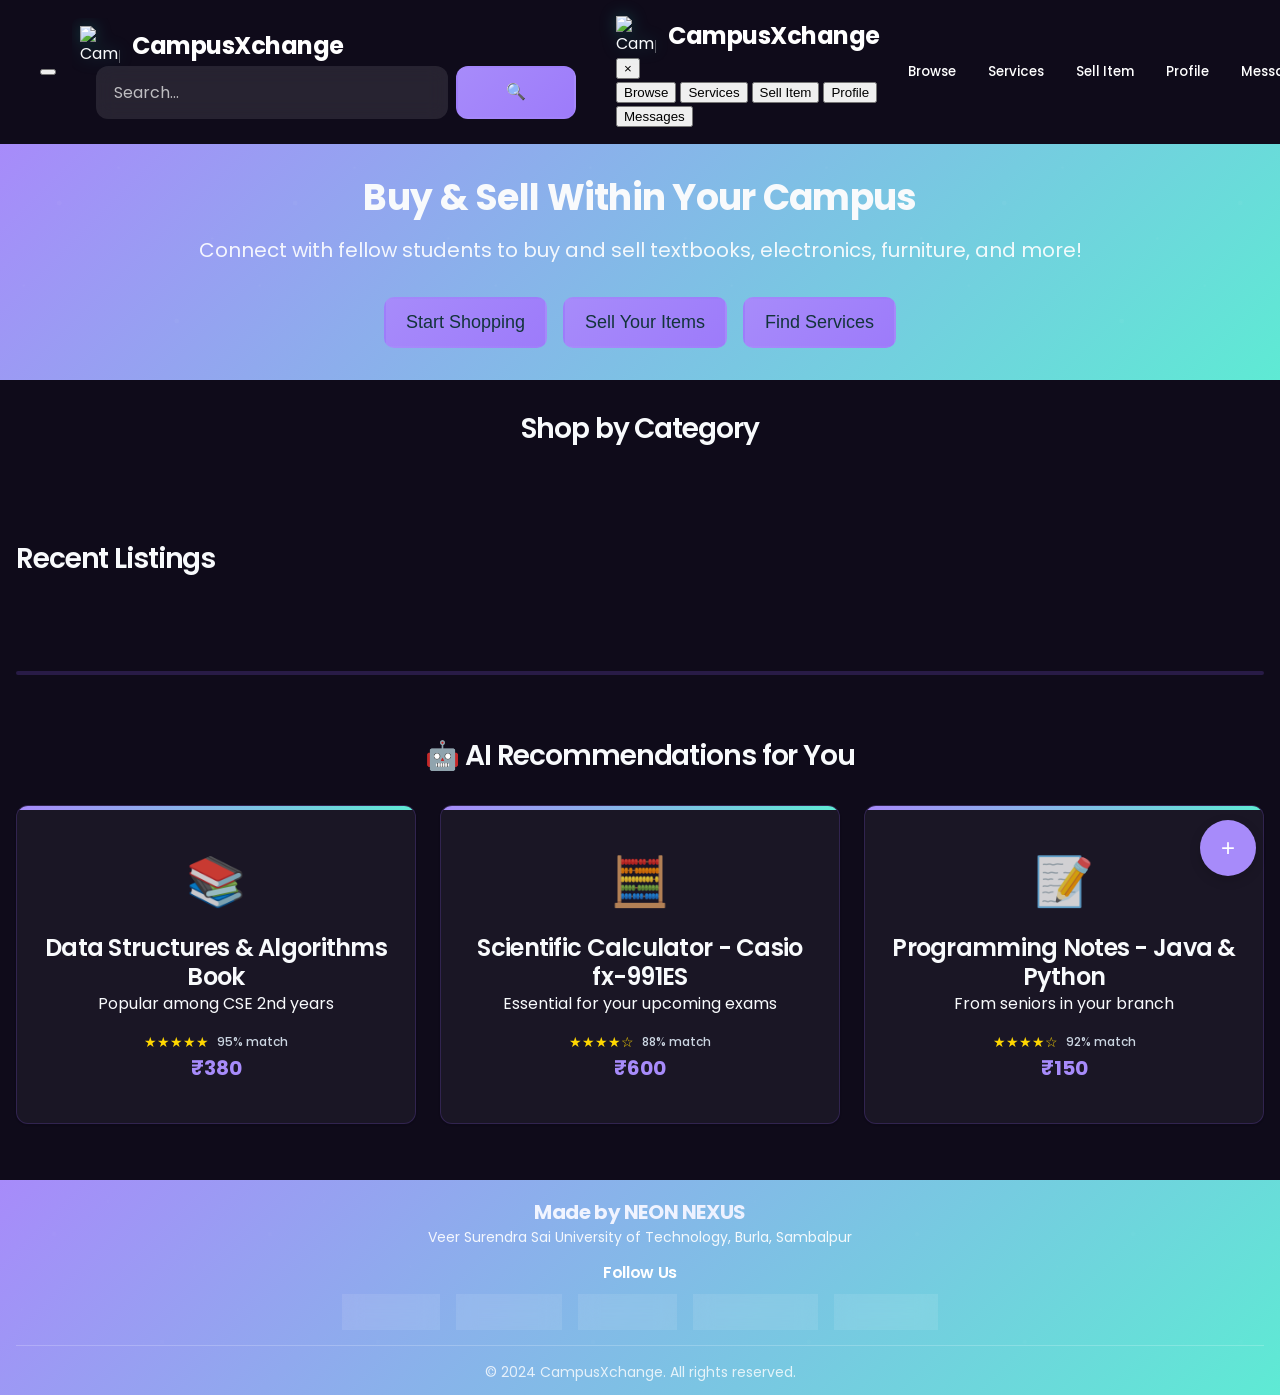
==== commit 79461926: "Merge pull request #2 from gouravKJ/updated done" ====
--- a/index.html
+++ b/index.html
@@ -1,51 +1,89 @@
 <!DOCTYPE html>
-<html lang="en">
+<html lang="en" data-theme="dark">
 <head>
     <meta charset="UTF-8">
     <meta name="viewport" content="width=device-width, initial-scale=1.0">
-    <title>CampusXchange - Student Marketplace</title>
+    <meta http-equiv="Cache-Control" content="no-cache, no-store, must-revalidate">
+    <meta http-equiv="Pragma" content="no-cache">
+    <meta http-equiv="Expires" content="0">
+    <title>CampusXchange - Student Marketplace (v2.0)</title>
     <link rel="preconnect" href="https://fonts.googleapis.com">
     <link rel="preconnect" href="https://fonts.gstatic.com" crossorigin>
-    <link href="https://fonts.googleapis.com/css2?family=Inter:wght@300;400;500;600;700&display=swap" rel="stylesheet">
-    <link rel="stylesheet" href="style.css">
+    <link href="https://fonts.googleapis.com/css2?family=Poppins:wght@300;400;500;600;700;800&display=swap" rel="stylesheet">
+    <link rel="stylesheet" href="style.css?v=20250905030000">
+    <link rel="stylesheet" href="ui-enhancements.css">
 </head>
 <body>
     <!-- Header -->
-    <header class="header">
+    <header class="container">
         <div class="container">
             <div class="header__content">
+                <!-- Hamburger Menu Button for Mobile (Left Corner) -->
+                <button class="hamburger-menu" id="hamburgerMenu" aria-label="Menu">
+                    <span class="hamburger-line"></span>
+                    <span class="hamburger-line"></span>
+                    <span class="hamburger-line"></span>
+                </button>
+                
                 <div class="header__logo" onclick="navigateToHome()" role="button" tabindex="0">
-                    <h1>🎓 CampusXchange</h1>
-                </div>
-                
-                <div class="header__search">
+                    <div class="logo-container">
+                        <img src="assets/WhatsApp_Image_2025-09-05_at_10.45.44_PM-removebg-preview.png" 
+                             alt="CampusXchange Logo" 
+                             class="logo-img">
+                        <span class="logo-text">CampusXchange</span>
+                    </div>
+                    
+                    <!-- Mobile Search Below Logo -->
+                    <div class="header__search mobile-header-search">
+                        <input type="text" placeholder="Search..." class="search-input" id="mobileHeaderSearchInput">
+                        <button class="btn btn--primary search-btn" id="mobileHeaderSearchBtn">🔍</button>
+                    </div>
+                </div>
+                
+                <!-- Mobile Navigation Overlay -->
+                <div class="mobile-nav-overlay" id="mobileNavOverlay">
+                    <div class="mobile-nav-container">
+                        <div class="mobile-nav-header">
+                            <div class="logo-container">
+                                <img src="assets/WhatsApp_Image_2025-09-05_at_10.45.44_PM-removebg-preview.png" 
+                                     alt="CampusXchange Logo" 
+                                     class="logo-img">
+                                <span class="logo-text">CampusXchange</span>
+                            </div>
+                            <button class="mobile-nav-close" id="mobileNavClose">&times;</button>
+                        </div>
+                        <nav class="mobile-nav">
+                            <button class="mobile-nav-btn" data-page="browse">Browse</button>
+                            <button class="mobile-nav-btn" data-page="services">Services</button>
+                            <button class="mobile-nav-btn" data-page="post">Sell Item</button>
+                            <button class="mobile-nav-btn" data-page="profile">Profile</button>
+                            <button class="mobile-nav-btn" data-page="chat">Messages</button>
+                        </nav>
+                    </div>
+                </div>
+                
+                <!-- Desktop Navigation -->
+                <nav class="header__nav desktop-only">
+                    <button class="nav-btn" data-page="browse">Browse</button>
+                    <button class="nav-btn" data-page="services">Services</button>
+                    <button class="nav-btn" data-page="post">Sell Item</button>
+                    <button class="nav-btn" data-page="profile">Profile</button>
+                    <button class="nav-btn" data-page="chat">Messages</button>
+                </nav>
+                
+                <div class="header__search desktop-only">
                     <input type="text" placeholder="Search for books, electronics, furniture..." class="search-input" id="searchInput">
-                    <button class="btn btn--primary search-btn" id="searchBtn">Search</button>
+                    <button class="btn btn--primary search-btn animated-search-btn" id="searchBtn">
+                        <span class="search-text">Search</span>
+                        <span class="search-arrow">→</span>
+                    </button>
                 </div>
                 
                 <div class="header__right">
-                    <button class="theme-toggle" id="themeToggle" title="Toggle dark mode">
-                        <span class="theme-icon">🌙</span>
-                    </button>
-                    
-                    <nav class="header__nav">
-                        <button class="nav-btn active" data-page="home">Home</button>
-                        <button class="nav-btn" data-page="browse">Browse</button>
-                        <button class="nav-btn" data-page="services">Services</button>
-                        <button class="nav-btn" data-page="post">Sell Item</button>
-                        <button class="nav-btn" data-page="profile">Profile</button>
-                        <button class="nav-btn" data-page="chat">Messages</button>
-                    </nav>
-                    
-                    <!-- Sign In Button (shown when not logged in) -->
-                    <button class="btn btn--outline" id="headerSignInBtn" onclick="showSignInModal('Welcome to CampusXchange! Please sign in to get started.')" style="display: none;">
-                        Sign In
-                    </button>
-                    
                     <!-- Google-style Account Menu -->
                     <div class="account-menu">
                         <button class="account-avatar" id="accountAvatar" title="Account">
-                            <div class="avatar-circle">JD</div>
+                            <div class="avatar-circle" id="headerAvatar">👤</div>
                         </button>
                         
                         <div class="account-dropdown hidden" id="accountDropdown">
@@ -59,6 +97,14 @@
                                         <div class="user-name">John Doe</div>
                                         <div class="user-email">john.doe@college.edu</div>
                                     </div>
+                                </div>
+                                
+                                <!-- Sign in option when not logged in -->
+                                <div class="dropdown-items" id="signInOption" style="display: none;">
+                                    <button class="dropdown-item" onclick="window.location.href='login.html'">
+                                        <span class="item-icon">🔐</span>
+                                        Sign In
+                                    </button>
                                 </div>
                                 
                                 <div class="dropdown-divider"></div>
@@ -72,19 +118,11 @@
                                         <span class="item-icon">📝</span>
                                         My listings
                                     </button>
-                                    <button class="dropdown-item" onclick="handleAccountAction('orders')">
-                                        <span class="item-icon">📦</span>
-                                        My orders
-                                    </button>
                                 </div>
                                 
                                 <div class="dropdown-divider"></div>
                                 
                                 <div class="dropdown-items">
-                                    <button class="dropdown-item" onclick="handleAccountAction('add-account')">
-                                        <span class="item-icon">👤</span>
-                                        Add another account
-                                    </button>
                                     <button class="dropdown-item" onclick="handleAccountAction('sign-out')">
                                         <span class="item-icon">🚪</span>
                                         Sign out
@@ -109,7 +147,8 @@
                         <p class="hero__subtitle">Connect with fellow students to buy and sell textbooks, electronics, furniture, and more!</p>
                         <div class="hero__actions">
                             <button class="btn btn--primary btn--lg" data-page="browse">Start Shopping</button>
-                            <button class="btn btn--outline btn--lg" data-page="post">Sell Your Items</button>
+                            <button class="btn btn--primary btn--lg" data-page="post">Sell Your Items</button>
+                            <button class="btn btn--primary btn--lg" data-page="services">Find Services</button>
                         </div>
                     </div>
                 </div>
@@ -128,30 +167,12 @@
                 <div class="container">
                     <div class="featured-header">
                         <h2>Recent Listings</h2>
-                        <div class="scroll-controls">
-                            <div class="scroll-indicator">
-                                <span>← Scroll to see more →</span>
-                            </div>
-                            <div class="auto-scroll-controls">
-                                <button class="scroll-btn" id="pauseScrollBtn" title="Pause auto-scroll">
-                                    <span class="pause-icon">⏸️</span>
-                                </button>
-                                <button class="scroll-btn" id="playScrollBtn" title="Resume auto-scroll" style="display: none;">
-                                    <span class="play-icon">▶️</span>
-                                </button>
-                                <div class="scroll-speed-control">
-                                    <label for="scrollSpeed">Speed:</label>
-                                    <select id="scrollSpeed" class="speed-select">
-                                        <option value="slow">Slow</option>
-                                        <option value="normal" selected>Normal</option>
-                                        <option value="fast">Fast</option>
-                                    </select>
-                                </div>
-                            </div>
-                        </div>
                     </div>
                     <div class="products-scroll-container">
                         <div class="products-scroll" id="featuredProducts"></div>
+                    </div>
+                    <div class="scroll-progress-container">
+                        <div class="scroll-progress-bar" id="scrollProgressBar"></div>
                     </div>
                 </div>
             </div>
@@ -160,7 +181,44 @@
             <div class="recommendations-section">
                 <div class="container">
                     <h2>🤖 AI Recommendations for You</h2>
-                    <div class="recommendations-grid" id="recommendationsGrid"></div>
+                    <div class="recommendations-grid" id="recommendationsGrid">
+                        <div class="recommendation-card" onclick="handleRecommendationClick('dsa-book')" style="cursor: pointer;">
+                            <div class="recommendation-image">📚</div>
+                            <div class="recommendation-content">
+                                <h3>Data Structures & Algorithms Book</h3>
+                                <p>Popular among CSE 2nd years</p>
+                                <div class="recommendation-rating">
+                                    <span class="rating-stars">★★★★★</span>
+                                    <span class="rating-text">95% match</span>
+                                </div>
+                                <div class="recommendation-price">₹380</div>
+                            </div>
+                        </div>
+                        <div class="recommendation-card" onclick="handleRecommendationClick('casio-calculator')" style="cursor: pointer;">
+                            <div class="recommendation-image">🧮</div>
+                            <div class="recommendation-content">
+                                <h3>Scientific Calculator - Casio fx-991ES</h3>
+                                <p>Essential for your upcoming exams</p>
+                                <div class="recommendation-rating">
+                                    <span class="rating-stars">★★★★☆</span>
+                                    <span class="rating-text">88% match</span>
+                                </div>
+                                <div class="recommendation-price">₹600</div>
+                            </div>
+                        </div>
+                        <div class="recommendation-card" onclick="handleRecommendationClick('programming-notes')" style="cursor: pointer;">
+                            <div class="recommendation-image">📝</div>
+                            <div class="recommendation-content">
+                                <h3>Programming Notes - Java & Python</h3>
+                                <p>From seniors in your branch</p>
+                                <div class="recommendation-rating">
+                                    <span class="rating-stars">★★★★☆</span>
+                                    <span class="rating-text">92% match</span>
+                                </div>
+                                <div class="recommendation-price">₹150</div>
+                            </div>
+                        </div>
+                    </div>
                 </div>
             </div>
         </section>
@@ -188,6 +246,9 @@
                 </div>
                 <div class="products-grid" id="browseProducts"></div>
             </div>
+            <button class="scroll-to-top" id="browseScrollToTop" title="Scroll to top">
+                <span class="scroll-arrow">↑</span>
+            </button>
         </section>
 
         <!-- Services Page -->
@@ -209,6 +270,9 @@
                     <div class="services-grid" id="servicesGrid"></div>
                 </div>
             </div>
+            <button class="scroll-to-top" id="servicesScrollToTop" title="Scroll to top">
+                <span class="scroll-arrow">↑</span>
+            </button>
         </section>
 
         <!-- Post Ad Page -->
@@ -219,7 +283,7 @@
                     <form class="post-form" id="postForm">
                         <div class="form-group">
                             <label class="form-label">Item Title *</label>
-                            <input type="text" class="form-control" required>
+                            <input type="text" class="form-control" id="postTitle" required>
                         </div>
                         
                         <div class="form-group">
@@ -229,7 +293,7 @@
                         
                         <div class="form-group">
                             <label class="form-label">Condition *</label>
-                            <select class="form-control" required>
+                            <select class="form-control" id="postCondition" required>
                                 <option value="Like New">Like New</option>
                                 <option value="Excellent">Excellent</option>
                                 <option value="Good">Good</option>
@@ -239,17 +303,17 @@
                         
                         <div class="form-group">
                             <label class="form-label">Price (₹) *</label>
-                            <input type="number" class="form-control" required>
+                            <input type="number" class="form-control" id="postPrice" required>
                         </div>
                         
                         <div class="form-group">
                             <label class="form-label">Original Price (₹)</label>
-                            <input type="number" class="form-control">
+                            <input type="number" class="form-control" id="postOriginalPrice">
                         </div>
                         
                         <div class="form-group">
                             <label class="form-label">Description *</label>
-                            <textarea class="form-control" rows="4" required></textarea>
+                            <textarea class="form-control" rows="4" id="postDescription" required></textarea>
                         </div>
                         
                         <div class="form-group">
@@ -370,34 +434,104 @@
         </div>
     </div>
 
-    <!-- Success Message -->
-    <div id="successMessage" class="success-message hidden">
-        <div class="success-content">
-            <span class="success-icon">✅</span>
-            <span id="successText">Action completed successfully!</span>
-        </div>
-    </div>
 
     <!-- Sign In Modal -->
     <div id="signInModal" class="modal hidden">
         <div class="modal-content sign-in-modal">
             <div class="modal-header">
-                <h2>Sign in to CampusXchange</h2>
+                <h2>Welcome to CampusXchange</h2>
                 <button class="modal-close" id="closeSignInModal">&times;</button>
             </div>
             <div class="modal-body">
-                <div class="sign-in-content">
-                    <div class="google-sign-in-btn" onclick="handleSignIn()">
-                        <span class="google-icon">🔑</span>
-                        Sign in with College Account
-                    </div>
-                    <div class="sign-in-divider">
-                        <span>or</span>
-                    </div>
-                    <button class="btn btn--outline btn--full-width" onclick="handleUseAnotherAccount()">
-                        Use another account
-                    </button>
-                </div>
+                <div class="auth-tabs">
+                    <button class="auth-tab active" data-tab="signin">Sign In</button>
+                    <button class="auth-tab" data-tab="login">Login</button>
+                </div>
+                
+                <!-- Sign In Form -->
+                <div id="signinForm" class="auth-form active">
+                    <form id="signInFormData">
+                        <div class="form-group">
+                            <label class="form-label">Full Name *</label>
+                            <input type="text" class="form-control" id="signinName" required placeholder="Enter your full name">
+                        </div>
+                        <div class="form-group">
+                            <label class="form-label">Email Address *</label>
+                            <input type="email" class="form-control" id="signinEmail" required placeholder="Enter your email">
+                        </div>
+                        <div class="form-group">
+                            <label class="form-label">Password *</label>
+                            <div class="password-input-group">
+                                <input type="password" class="form-control" id="signinPassword" required placeholder="Create a password">
+                                <button type="button" class="password-toggle" onclick="togglePassword('signinPassword')">
+                                    <span class="password-icon">👁️</span>
+                                </button>
+                            </div>
+                        </div>
+                        <div class="form-group">
+                            <label class="form-label">Confirm Password *</label>
+                            <div class="password-input-group">
+                                <input type="password" class="form-control" id="signinConfirmPassword" required placeholder="Confirm your password">
+                                <button type="button" class="password-toggle" onclick="togglePassword('signinConfirmPassword')">
+                                    <span class="password-icon">👁️</span>
+                                </button>
+                            </div>
+                        </div>
+                        <div class="form-group">
+                            <label class="form-label">College/University *</label>
+                            <input type="text" class="form-control" id="signinCollege" required placeholder="Enter your college name">
+                        </div>
+                        <div class="form-group">
+                            <label class="form-label">Student ID (Optional)</label>
+                            <input type="text" class="form-control" id="signinStudentId" placeholder="Enter your student ID">
+                        </div>
+                        <div class="form-group">
+                            <label class="checkbox-label">
+                                <input type="checkbox" id="signinTerms" required>
+                                <span class="checkmark"></span>
+                                I agree to the <a href="#" class="terms-link">Terms of Service</a> and <a href="#" class="terms-link">Privacy Policy</a>
+                            </label>
+                        </div>
+                        <button type="submit" class="btn btn--primary btn--full-width">
+                            <span class="btn-text">Create Account</span>
+                            <span class="btn-loading hidden">Creating Account...</span>
+                        </button>
+                    </form>
+                </div>
+                
+                <!-- Login Form -->
+                <div id="loginForm" class="auth-form">
+                    <form id="loginFormData">
+                        <div class="form-group">
+                            <label class="form-label">Email Address *</label>
+                            <input type="email" class="form-control" id="loginEmail" required placeholder="Enter your email">
+                        </div>
+                        <div class="form-group">
+                            <label class="form-label">Password *</label>
+                            <div class="password-input-group">
+                                <input type="password" class="form-control" id="loginPassword" required placeholder="Enter your password">
+                                <button type="button" class="password-toggle" onclick="togglePassword('loginPassword')">
+                                    <span class="password-icon">👁️</span>
+                                </button>
+                            </div>
+                        </div>
+                        <div class="form-group">
+                            <label class="checkbox-label">
+                                <input type="checkbox" id="loginRemember">
+                                <span class="checkmark"></span>
+                                Remember me
+                            </label>
+                        </div>
+                        <button type="submit" class="btn btn--primary btn--full-width">
+                            <span class="btn-text">Sign In</span>
+                            <span class="btn-loading hidden">Signing In...</span>
+                        </button>
+                        <div class="auth-links">
+                            <a href="#" class="forgot-password-link">Forgot Password?</a>
+                        </div>
+                    </form>
+                </div>
+                
             </div>
         </div>
     </div>
@@ -413,62 +547,12 @@
             <span class="fab-icon">📝</span>
             <span class="fab-label">Sell Item</span>
         </button>
-        <button class="fab-item" data-action="search">
-            <span class="fab-icon">🔍</span>
-            <span class="fab-label">Search</span>
-        </button>
         <button class="fab-item" data-action="chat">
             <span class="fab-icon">💬</span>
             <span class="fab-label">Messages</span>
         </button>
     </div>
 
-    <!-- Enhanced Search Modal -->
-    <div id="searchModal" class="modal hidden">
-        <div class="modal-content search-modal">
-            <div class="modal-header">
-                <h2>Advanced Search</h2>
-                <button class="modal-close" id="closeSearchModal">&times;</button>
-            </div>
-            <div class="modal-body">
-                <div class="search-filters">
-                    <div class="form-group">
-                        <label class="form-label">Search Term</label>
-                        <input type="text" class="form-control" id="advancedSearchInput" placeholder="What are you looking for?">
-                    </div>
-                    <div class="form-group">
-                        <label class="form-label">Category</label>
-                        <select class="form-control" id="advancedCategoryFilter">
-                            <option value="">All Categories</option>
-                        </select>
-                    </div>
-                    <div class="form-group">
-                        <label class="form-label">Price Range</label>
-                        <div class="price-range">
-                            <input type="number" class="form-control" id="minPrice" placeholder="Min">
-                            <span>to</span>
-                            <input type="number" class="form-control" id="maxPrice" placeholder="Max">
-                        </div>
-                    </div>
-                    <div class="form-group">
-                        <label class="form-label">Condition</label>
-                        <select class="form-control" id="advancedConditionFilter">
-                            <option value="">Any Condition</option>
-                            <option value="Like New">Like New</option>
-                            <option value="Excellent">Excellent</option>
-                            <option value="Good">Good</option>
-                            <option value="Fair">Fair</option>
-                        </select>
-                    </div>
-                </div>
-                <div class="search-suggestions" id="searchSuggestions"></div>
-            </div>
-            <div class="modal-footer">
-                <button class="btn btn--outline" id="clearSearchBtn">Clear</button>
-                <button class="btn btn--primary" id="performAdvancedSearch">Search</button>
-            </div>
-        </div>
-    </div>
 
     <!-- Service Post Modal -->
     <div id="servicePostModal" class="modal hidden">
@@ -549,6 +633,58 @@
     <!-- Notification Container -->
     <div id="notificationContainer" class="notification-container"></div>
 
-    <script src="app.js"></script>
+    <!-- Footer -->
+    <footer class="footer">
+        <div class="container">
+            <div class="footer__content">
+                <div class="footer__brand">
+                    <h3 class="footer__title">Made by NEON NEXUS</h3>
+                    <p class="footer__location">Veer Surendra Sai University of Technology, Burla, Sambalpur</p>
+                </div>
+                <div class="footer__social">
+                    <h4 class="footer__social-title">Follow Us</h4>
+                    <div class="footer__social-links">
+                        <a href="https://github.com" class="social-link" title="GitHub" target="_blank" rel="noopener noreferrer">
+                            <svg class="social-icon" width="20" height="20" viewBox="0 0 24 24" fill="currentColor">
+                                <path d="M12 0c-6.626 0-12 5.373-12 12 0 5.302 3.438 9.8 8.207 11.387.599.111.793-.261.793-.577v-2.234c-3.338.726-4.033-1.416-4.033-1.416-.546-1.387-1.333-1.756-1.333-1.756-1.089-.745.083-.729.083-.729 1.205.084 1.839 1.237 1.839 1.237 1.07 1.834 2.807 1.304 3.492.997.107-.775.418-1.305.762-1.604-2.665-.305-5.467-1.334-5.467-5.931 0-1.311.469-2.381 1.236-3.221-.124-.303-.535-1.524.117-3.176 0 0 1.008-.322 3.301 1.23.957-.266 1.983-.399 3.003-.404 1.02.005 2.047.138 3.006.404 2.291-1.552 3.297-1.23 3.297-1.23.653 1.653.242 2.874.118 3.176.77.84 1.235 1.911 1.235 3.221 0 4.609-2.807 5.624-5.479 5.921.43.372.823 1.102.823 2.222v3.293c0 .319.192.694.801.576 4.765-1.589 8.199-6.086 8.199-11.386 0-6.627-5.373-12-12-12z"/>
+                            </svg>
+                            <span class="social-text">GitHub</span>
+                        </a>
+                        <a href="https://linkedin.com" class="social-link" title="LinkedIn" target="_blank" rel="noopener noreferrer">
+                            <svg class="social-icon" width="20" height="20" viewBox="0 0 24 24" fill="currentColor">
+                                <path d="M20.447 20.452h-3.554v-5.569c0-1.328-.027-3.037-1.852-3.037-1.853 0-2.136 1.445-2.136 2.939v5.667H9.351V9h3.414v1.561h.046c.477-.9 1.637-1.85 3.37-1.85 3.601 0 4.267 2.37 4.267 5.455v6.286zM5.337 7.433c-1.144 0-2.063-.926-2.063-2.065 0-1.138.92-2.063 2.063-2.063 1.14 0 2.064.925 2.064 2.063 0 1.139-.925 2.065-2.064 2.065zm1.782 13.019H3.555V9h3.564v11.452zM22.225 0H1.771C.792 0 0 .774 0 1.729v20.542C0 23.227.792 24 1.771 24h20.451C23.2 24 24 23.227 24 22.271V1.729C24 .774 23.2 0 22.222 0h.003z"/>
+                            </svg>
+                            <span class="social-text">LinkedIn</span>
+                        </a>
+                        <a href="https://twitter.com" class="social-link" title="Twitter" target="_blank" rel="noopener noreferrer">
+                            <svg class="social-icon" width="20" height="20" viewBox="0 0 24 24" fill="currentColor">
+                                <path d="M23.953 4.57a10 10 0 01-2.825.775 4.958 4.958 0 002.163-2.723c-.951.555-2.005.959-3.127 1.184a4.92 4.92 0 00-8.384 4.482C7.69 8.095 4.067 6.13 1.64 3.162a4.822 4.822 0 00-.666 2.475c0 1.71.87 3.213 2.188 4.096a4.904 4.904 0 01-2.228-.616v.06a4.923 4.923 0 003.946 4.827 4.996 4.996 0 01-2.212.085 4.936 4.936 0 004.604 3.417 9.867 9.867 0 01-6.102 2.105c-.39 0-.779-.023-1.17-.067a13.995 13.995 0 007.557 2.209c9.053 0 13.998-7.496 13.998-13.985 0-.21 0-.42-.015-.63A9.935 9.935 0 0024 4.59z"/>
+                            </svg>
+                            <span class="social-text">Twitter</span>
+                        </a>
+                        <a href="https://instagram.com" class="social-link" title="Instagram" target="_blank" rel="noopener noreferrer">
+                            <svg class="social-icon" width="20" height="20" viewBox="0 0 24 24" fill="currentColor">
+                                <path d="M12.017 0C5.396 0 .029 5.367.029 11.987c0 6.62 5.367 11.987 11.988 11.987s11.987-5.367 11.987-11.987C24.014 5.367 18.647.001 12.017.001zM8.449 16.988c-1.297 0-2.448-.49-3.323-1.297C4.198 14.895 3.708 13.744 3.708 12.447s.49-2.448 1.418-3.323c.875-.807 2.026-1.297 3.323-1.297s2.448.49 3.323 1.297c.928.875 1.418 2.026 1.418 3.323s-.49 2.448-1.418 3.244c-.875.807-2.026 1.297-3.323 1.297zm7.83-9.281c-.49 0-.928-.175-1.297-.49-.368-.315-.49-.753-.49-1.243 0-.49.122-.928.49-1.243.369-.315.807-.49 1.297-.49s.928.175 1.297.49c.368.315.49.753.49 1.243 0 .49-.122.928-.49 1.243-.369.315-.807.49-1.297.49z"/>
+                            </svg>
+                            <span class="social-text">Instagram</span>
+                        </a>
+                        <a href="https://discord.com" class="social-link" title="Discord" target="_blank" rel="noopener noreferrer">
+                            <svg class="social-icon" width="20" height="20" viewBox="0 0 24 24" fill="currentColor">
+                                <path d="M20.317 4.37a19.791 19.791 0 0 0-4.885-1.515.074.074 0 0 0-.079.037c-.21.375-.444.864-.608 1.25a18.27 18.27 0 0 0-5.487 0 12.64 12.64 0 0 0-.617-1.25.077.077 0 0 0-.079-.037A19.736 19.736 0 0 0 3.677 4.37a.07.07 0 0 0-.032.027C.533 9.046-.32 13.58.099 18.057a.082.082 0 0 0 .031.057 19.9 19.9 0 0 0 5.993 3.03.078.078 0 0 0 .084-.028 14.09 14.09 0 0 0 1.226-1.994.076.076 0 0 0-.041-.106 13.107 13.107 0 0 1-1.872-.892.077.077 0 0 1-.008-.128 10.2 10.2 0 0 0 .372-.292.074.074 0 0 1 .077-.01c3.928 1.793 8.18 1.793 12.062 0a.074.074 0 0 1 .078.01c.12.098.246.198.373.292a.077.077 0 0 1-.006.127 12.299 12.299 0 0 1-1.873.892.077.077 0 0 0-.041.107c.36.698.772 1.362 1.225 1.993a.076.076 0 0 0 .084.028 19.839 19.839 0 0 0 6.002-3.03.077.077 0 0 0 .032-.054c.5-5.177-.838-9.674-3.549-13.66a.061.061 0 0 0-.031-.03zM8.02 15.33c-1.183 0-2.157-1.085-2.157-2.419 0-1.333.956-2.419 2.157-2.419 1.21 0 2.176 1.096 2.157 2.42 0 1.333-.956 2.418-2.157 2.418zm7.975 0c-1.183 0-2.157-1.085-2.157-2.419 0-1.333.955-2.419 2.157-2.419 1.21 0 2.176 1.096 2.157 2.42 0 1.333-.946 2.418-2.157 2.418z"/>
+                            </svg>
+                            <span class="social-text">Discord</span>
+                        </a>
+                    </div>
+                </div>
+            </div>
+            <div class="footer__bottom">
+                <p class="footer__copyright">© 2024 CampusXchange. All rights reserved.</p>
+            </div>
+        </div>
+    </footer>
+
+    <script src="https://cdn.socket.io/4.6.0/socket.io.min.js"></script>
+    <script src="api.js?v=20250905030001"></script>
+    <script src="app.js?v=20250905030002"></script>
 </body>
 </html>
--- a/style.css
+++ b/style.css
@@ -22,6 +22,10 @@
   --color-red-500: rgba(192, 21, 47, 1);
   --color-orange-400: rgba(230, 129, 97, 1);
   --color-orange-500: rgba(168, 75, 47, 1);
+  
+  /* Glow effect colors */
+  --glow-color-primary: rgba(41, 150, 161, 0.4);
+  --glow-color-secondary: rgba(50, 184, 198, 0.3);
 
   /* RGB versions for opacity control */
   --color-brown-600-rgb: 94, 82, 64;
@@ -33,37 +37,6 @@
   --color-orange-500-rgb: 168, 75, 47;
   --color-orange-400-rgb: 230, 129, 97;
 
-  /* Background color tokens (Light Mode) */
-  --color-bg-1: rgba(59, 130, 246, 0.08); /* Light blue */
-  --color-bg-2: rgba(245, 158, 11, 0.08); /* Light yellow */
-  --color-bg-3: rgba(34, 197, 94, 0.08); /* Light green */
-  --color-bg-4: rgba(239, 68, 68, 0.08); /* Light red */
-  --color-bg-5: rgba(147, 51, 234, 0.08); /* Light purple */
-  --color-bg-6: rgba(249, 115, 22, 0.08); /* Light orange */
-  --color-bg-7: rgba(236, 72, 153, 0.08); /* Light pink */
-  --color-bg-8: rgba(6, 182, 212, 0.08); /* Light cyan */
-
-  /* Semantic Color Tokens (Light Mode) */
-  --color-background: var(--color-cream-50);
-  --color-surface: var(--color-cream-100);
-  --color-text: var(--color-slate-900);
-  --color-text-secondary: var(--color-slate-500);
-  --color-primary: var(--color-teal-500);
-  --color-primary-hover: var(--color-teal-600);
-  --color-primary-active: var(--color-teal-700);
-  --color-secondary: rgba(var(--color-brown-600-rgb), 0.12);
-  --color-secondary-hover: rgba(var(--color-brown-600-rgb), 0.2);
-  --color-secondary-active: rgba(var(--color-brown-600-rgb), 0.25);
-  --color-border: rgba(var(--color-brown-600-rgb), 0.2);
-  --color-btn-primary-text: var(--color-cream-50);
-  --color-card-border: rgba(var(--color-brown-600-rgb), 0.12);
-  --color-card-border-inner: rgba(var(--color-brown-600-rgb), 0.12);
-  --color-error: var(--color-red-500);
-  --color-success: var(--color-teal-500);
-  --color-warning: var(--color-orange-500);
-  --color-info: var(--color-slate-500);
-  --color-focus-ring: rgba(var(--color-teal-500-rgb), 0.4);
-  --color-select-caret: rgba(var(--color-slate-900-rgb), 0.8);
 
   /* Common style patterns */
   --focus-ring: 0 0 0 3px var(--color-focus-ring);
@@ -78,21 +51,25 @@
   --color-error-rgb: 192, 21, 47;
   --color-warning-rgb: 168, 75, 47;
   --color-info-rgb: 98, 108, 113;
+  
+  /* Semantic colors */
+  --color-error: rgba(192, 21, 47, 1);
+  --color-primary-dark: rgba(26, 104, 115, 1);
 
   /* Typography */
   --font-family-base: "FKGroteskNeue", "Geist", "Inter", -apple-system,
     BlinkMacSystemFont, "Segoe UI", Roboto, sans-serif;
   --font-family-mono: "Berkeley Mono", ui-monospace, SFMono-Regular, Menlo,
     Monaco, Consolas, monospace;
-  --font-size-xs: 11px;
-  --font-size-sm: 12px;
-  --font-size-base: 14px;
-  --font-size-md: 14px;
-  --font-size-lg: 16px;
-  --font-size-xl: 18px;
-  --font-size-2xl: 20px;
-  --font-size-3xl: 24px;
-  --font-size-4xl: 30px;
+  --font-size-xs: 12px;
+  --font-size-sm: 14px;
+  --font-size-base: 16px;
+  --font-size-md: 16px;
+  --font-size-lg: 18px;
+  --font-size-xl: 20px;
+  --font-size-2xl: 24px;
+  --font-size-3xl: 28px;
+  --font-size-4xl: 36px;
   --font-weight-normal: 400;
   --font-weight-medium: 500;
   --font-weight-semibold: 550;
@@ -136,6 +113,7 @@
   --duration-fast: 150ms;
   --duration-normal: 250ms;
   --ease-standard: cubic-bezier(0.16, 1, 0.3, 1);
+  --transition-smooth: all 0.3s ease;
 
   /* Layout */
   --container-sm: 640px;
@@ -144,66 +122,66 @@
   --container-xl: 1280px;
 }
 
-/* Dark mode colors */
-@media (prefers-color-scheme: dark) {
-  :root {
-    /* RGB versions for opacity control (Dark Mode) */
-    --color-gray-400-rgb: 119, 124, 124;
-    --color-teal-300-rgb: 50, 184, 198;
-    --color-gray-300-rgb: 167, 169, 169;
-    --color-gray-200-rgb: 245, 245, 245;
-
-    /* Background color tokens (Dark Mode) */
-    --color-bg-1: rgba(29, 78, 216, 0.15); /* Dark blue */
-    --color-bg-2: rgba(180, 83, 9, 0.15); /* Dark yellow */
-    --color-bg-3: rgba(21, 128, 61, 0.15); /* Dark green */
-    --color-bg-4: rgba(185, 28, 28, 0.15); /* Dark red */
-    --color-bg-5: rgba(107, 33, 168, 0.15); /* Dark purple */
-    --color-bg-6: rgba(194, 65, 12, 0.15); /* Dark orange */
-    --color-bg-7: rgba(190, 24, 93, 0.15); /* Dark pink */
-    --color-bg-8: rgba(8, 145, 178, 0.15); /* Dark cyan */
-    
-    /* Semantic Color Tokens (Dark Mode) */
-    --color-background: var(--color-charcoal-700);
-    --color-surface: var(--color-charcoal-800);
-    --color-text: var(--color-gray-200);
-    --color-text-secondary: rgba(var(--color-gray-300-rgb), 0.7);
-    --color-primary: var(--color-teal-300);
-    --color-primary-hover: var(--color-teal-400);
-    --color-primary-active: var(--color-teal-800);
-    --color-secondary: rgba(var(--color-gray-400-rgb), 0.15);
-    --color-secondary-hover: rgba(var(--color-gray-400-rgb), 0.25);
-    --color-secondary-active: rgba(var(--color-gray-400-rgb), 0.3);
-    --color-border: rgba(var(--color-gray-400-rgb), 0.3);
-    --color-error: var(--color-red-400);
-    --color-success: var(--color-teal-300);
-    --color-warning: var(--color-orange-400);
-    --color-info: var(--color-gray-300);
-    --color-focus-ring: rgba(var(--color-teal-300-rgb), 0.4);
-    --color-btn-primary-text: var(--color-slate-900);
-    --color-card-border: rgba(var(--color-gray-400-rgb), 0.2);
-    --color-card-border-inner: rgba(var(--color-gray-400-rgb), 0.15);
-    --shadow-inset-sm: inset 0 1px 0 rgba(255, 255, 255, 0.1),
-      inset 0 -1px 0 rgba(0, 0, 0, 0.15);
-    --button-border-secondary: rgba(var(--color-gray-400-rgb), 0.2);
-    --color-border-secondary: rgba(var(--color-gray-400-rgb), 0.2);
-    --color-select-caret: rgba(var(--color-gray-200-rgb), 0.8);
-
-    /* Common style patterns - updated for dark mode */
-    --focus-ring: 0 0 0 3px var(--color-focus-ring);
-    --focus-outline: 2px solid var(--color-primary);
-    --status-bg-opacity: 0.15;
-    --status-border-opacity: 0.25;
-    --select-caret-light: url("data:image/svg+xml,%3Csvg xmlns='http://www.w3.org/2000/svg' width='16' height='16' viewBox='0 0 24 24' fill='none' stroke='%23134252' stroke-width='2' stroke-linecap='round' stroke-linejoin='round'%3E%3Cpolyline points='6 9 12 15 18 9'%3E%3C/polyline%3E%3C/svg%3E");
-    --select-caret-dark: url("data:image/svg+xml,%3Csvg xmlns='http://www.w3.org/2000/svg' width='16' height='16' viewBox='0 0 24 24' fill='none' stroke='%23f5f5f5' stroke-width='2' stroke-linecap='round' stroke-linejoin='round'%3E%3Cpolyline points='6 9 12 15 18 9'%3E%3C/polyline%3E%3C/svg%3E");
-
-    /* RGB versions for dark mode */
-    --color-success-rgb: var(--color-teal-300-rgb);
-    --color-error-rgb: var(--color-red-400-rgb);
-    --color-warning-rgb: var(--color-orange-400-rgb);
-    --color-info-rgb: var(--color-gray-300-rgb);
-  }
-}
+/* Dark mode colors - Set as default */
+:root {
+  /* RGB versions for opacity control (Dark Mode) */
+  --color-gray-400-rgb: 119, 124, 124;
+  --color-teal-300-rgb: 50, 184, 198;
+  --color-gray-300-rgb: 167, 169, 169;
+  --color-gray-200-rgb: 245, 245, 245;
+
+  /* Background color tokens (Dark Mode) */
+  --color-bg-1: rgba(29, 78, 216, 0.15); /* Dark blue */
+  --color-bg-2: rgba(180, 83, 9, 0.15); /* Dark yellow */
+  --color-bg-3: rgba(21, 128, 61, 0.15); /* Dark green */
+  --color-bg-4: rgba(185, 28, 28, 0.15); /* Dark red */
+  --color-bg-5: rgba(107, 33, 168, 0.15); /* Dark purple */
+  --color-bg-6: rgba(194, 65, 12, 0.15); /* Dark orange */
+  --color-bg-7: rgba(190, 24, 93, 0.15); /* Dark pink */
+  --color-bg-8: rgba(8, 145, 178, 0.15); /* Dark cyan */
+  
+  /* Semantic Color Tokens (Dark Mode) */
+  --color-background: var(--color-charcoal-700);
+  --color-surface: var(--color-charcoal-800);
+  --color-text: var(--color-gray-200);
+  --color-text-secondary: rgba(var(--color-gray-300-rgb), 0.7);
+  --color-primary: var(--color-teal-300);
+  --color-primary-hover: var(--color-teal-400);
+  --color-primary-active: var(--color-teal-800);
+  --color-secondary: rgba(var(--color-gray-400-rgb), 0.15);
+  --color-secondary-hover: rgba(var(--color-gray-400-rgb), 0.25);
+  --color-secondary-active: rgba(var(--color-gray-400-rgb), 0.3);
+  --color-border: rgba(var(--color-gray-400-rgb), 0.3);
+  --color-error: var(--color-red-400);
+  --color-success: var(--color-teal-300);
+  --color-warning: var(--color-orange-400);
+  --color-info: var(--color-gray-300);
+  --color-focus-ring: rgba(var(--color-teal-300-rgb), 0.4);
+  --color-btn-primary-text: var(--color-slate-900);
+  --color-card-border: rgba(var(--color-gray-400-rgb), 0.2);
+  --color-card-border-inner: rgba(var(--color-gray-400-rgb), 0.15);
+  --shadow-inset-sm: inset 0 1px 0 rgba(255, 255, 255, 0.1),
+    inset 0 -1px 0 rgba(0, 0, 0, 0.15);
+  --button-border-secondary: rgba(var(--color-gray-400-rgb), 0.2);
+  --color-border-secondary: rgba(var(--color-gray-400-rgb), 0.2);
+  --color-select-caret: rgba(var(--color-gray-200-rgb), 0.8);
+
+  /* Common style patterns - updated for dark mode */
+  --focus-ring: 0 0 0 3px var(--color-focus-ring);
+  --focus-outline: 2px solid var(--color-primary);
+  --status-bg-opacity: 0.15;
+  --status-border-opacity: 0.25;
+  --select-caret-light: url("data:image/svg+xml,%3Csvg xmlns='http://www.w3.org/2000/svg' width='16' height='16' viewBox='0 0 24 24' fill='none' stroke='%23134252' stroke-width='2' stroke-linecap='round' stroke-linejoin='round'%3E%3Cpolyline points='6 9 12 15 18 9'%3E%3C/polyline%3E%3C/svg%3E");
+  --select-caret-dark: url("data:image/svg+xml,%3Csvg xmlns='http://www.w3.org/2000/svg' width='16' height='16' viewBox='0 0 24 24' fill='none' stroke='%23f5f5f5' stroke-width='2' stroke-linecap='round' stroke-linejoin='round'%3E%3Cpolyline points='6 9 12 15 18 9'%3E%3C/polyline%3E%3C/svg%3E");
+
+  /* RGB versions for dark mode */
+  --color-success-rgb: var(--color-teal-300-rgb);
+  --color-error-rgb: var(--color-red-400-rgb);
+  --color-warning-rgb: var(--color-orange-400-rgb);
+  --color-info-rgb: var(--color-gray-300-rgb);
+}
+
+/* Light mode colors - Override when needed */
 
 /* Data attribute for manual theme switching */
 [data-color-scheme="dark"] {
@@ -263,39 +241,6 @@
   --color-info-rgb: var(--color-gray-300-rgb);
 }
 
-[data-color-scheme="light"] {
-  /* RGB versions for opacity control (light mode) */
-  --color-brown-600-rgb: 94, 82, 64;
-  --color-teal-500-rgb: 33, 128, 141;
-  --color-slate-900-rgb: 19, 52, 59;
-  
-  /* Semantic Color Tokens (Light Mode) */
-  --color-background: var(--color-cream-50);
-  --color-surface: var(--color-cream-100);
-  --color-text: var(--color-slate-900);
-  --color-text-secondary: var(--color-slate-500);
-  --color-primary: var(--color-teal-500);
-  --color-primary-hover: var(--color-teal-600);
-  --color-primary-active: var(--color-teal-700);
-  --color-secondary: rgba(var(--color-brown-600-rgb), 0.12);
-  --color-secondary-hover: rgba(var(--color-brown-600-rgb), 0.2);
-  --color-secondary-active: rgba(var(--color-brown-600-rgb), 0.25);
-  --color-border: rgba(var(--color-brown-600-rgb), 0.2);
-  --color-btn-primary-text: var(--color-cream-50);
-  --color-card-border: rgba(var(--color-brown-600-rgb), 0.12);
-  --color-card-border-inner: rgba(var(--color-brown-600-rgb), 0.12);
-  --color-error: var(--color-red-500);
-  --color-success: var(--color-teal-500);
-  --color-warning: var(--color-orange-500);
-  --color-info: var(--color-slate-500);
-  --color-focus-ring: rgba(var(--color-teal-500-rgb), 0.4);
-
-  /* RGB versions for light mode */
-  --color-success-rgb: var(--color-teal-500-rgb);
-  --color-error-rgb: var(--color-red-500-rgb);
-  --color-warning-rgb: var(--color-orange-500-rgb);
-  --color-info-rgb: var(--color-slate-500-rgb);
-}
 
 /* Base styles */
 html {
@@ -413,39 +358,124 @@
 }
 
 .btn--primary {
-  background: var(--color-primary);
+  background: linear-gradient(135deg, var(--color-primary), var(--color-primary-hover));
   color: var(--color-btn-primary-text);
+  position: relative;
+  overflow: hidden;
+  transition: all 0.4s cubic-bezier(0.4, 0, 0.2, 1);
+  border: 2px solid transparent;
+}
+
+.btn--primary::before {
+  content: '';
+  position: absolute;
+  top: 0;
+  left: -100%;
+  width: 100%;
+  height: 100%;
+  background: linear-gradient(90deg, transparent, rgba(255, 255, 255, 0.2), transparent);
+  transition: left 0.6s ease;
+}
+
+.btn--primary:hover::before {
+  left: 100%;
 }
 
 .btn--primary:hover {
-  background: var(--color-primary-hover);
+  background: linear-gradient(135deg, var(--color-primary-hover), #14B8A6);
+  transform: translateY(-3px) scale(1.05);
+  box-shadow: 0 12px 30px rgba(139, 92, 246, 0.4);
+  border-color: #14B8A6;
 }
 
 .btn--primary:active {
-  background: var(--color-primary-active);
+  transform: translateY(-1px) scale(1.02);
+  box-shadow: 0 6px 20px rgba(139, 92, 246, 0.3);
 }
 
 .btn--secondary {
   background: var(--color-secondary);
   color: var(--color-text);
+  position: relative;
+  overflow: hidden;
+  transition: all 0.4s cubic-bezier(0.4, 0, 0.2, 1);
+  border: 2px solid transparent;
+}
+
+.btn--secondary::before {
+  content: '';
+  position: absolute;
+  top: 0;
+  left: -100%;
+  width: 100%;
+  height: 100%;
+  background: linear-gradient(90deg, transparent, rgba(20, 184, 166, 0.1), transparent);
+  transition: left 0.6s ease;
+}
+
+.btn--secondary:hover::before {
+  left: 100%;
 }
 
 .btn--secondary:hover {
   background: var(--color-secondary-hover);
+  transform: translateY(-2px) scale(1.03);
+  box-shadow: 0 8px 25px rgba(20, 184, 166, 0.2);
+  border-color: #14B8A6;
 }
 
 .btn--secondary:active {
+  transform: translateY(-1px) scale(1.01);
   background: var(--color-secondary-active);
 }
 
 .btn--outline {
   background: transparent;
-  border: 1px solid var(--color-border);
+  border: 2px solid var(--color-border);
   color: var(--color-text);
+  position: relative;
+  overflow: hidden;
+  transition: all 0.4s cubic-bezier(0.4, 0, 0.2, 1);
+}
+
+.btn--outline::before {
+  content: '';
+  position: absolute;
+  top: 0;
+  left: -100%;
+  width: 100%;
+  height: 100%;
+  background: linear-gradient(90deg, transparent, rgba(20, 184, 166, 0.1), transparent);
+  transition: left 0.6s ease;
+}
+
+.btn--outline:hover::before {
+  left: 100%;
 }
 
 .btn--outline:hover {
   background: var(--color-secondary);
+  border-color: #14B8A6;
+  transform: translateY(-2px) scale(1.03);
+  box-shadow: 0 8px 25px rgba(20, 184, 166, 0.2);
+  color: #14B8A6;
+}
+
+.btn--outline:active {
+  transform: translateY(-1px) scale(1.01);
+  background: var(--color-secondary-hover);
+}
+
+.btn--secondary {
+  background: linear-gradient(135deg, var(--secondary-teal), var(--primary-purple));
+  border: 2px solid transparent;
+  color: var(--color-white);
+}
+
+.btn--secondary:hover {
+  background: linear-gradient(135deg, var(--primary-purple), var(--secondary-teal));
+  transform: translateY(-2px);
+  box-shadow: var(--shadow-lg);
 }
 
 .btn--sm {
@@ -473,15 +503,47 @@
 .form-control {
   display: block;
   width: 100%;
-  padding: var(--space-8) var(--space-12);
+  padding: var(--space-12) var(--space-16);
   font-size: var(--font-size-md);
   line-height: 1.5;
   color: var(--color-text);
   background-color: var(--color-surface);
-  border: 1px solid var(--color-border);
+  border: 2px solid var(--color-border);
   border-radius: var(--radius-base);
-  transition: border-color var(--duration-fast) var(--ease-standard),
-    box-shadow var(--duration-fast) var(--ease-standard);
+  transition: all 0.4s cubic-bezier(0.4, 0, 0.2, 1);
+  position: relative;
+  backdrop-filter: blur(10px);
+  pointer-events: auto;
+  z-index: 10;
+}
+
+/* Ensure form controls in modals are interactive */
+.modal .form-control {
+  pointer-events: auto;
+  z-index: 10;
+}
+
+.modal .form-control:focus {
+  pointer-events: auto;
+  z-index: 11;
+}
+
+.form-control::placeholder {
+  color: var(--color-text-secondary);
+  transition: all 0.3s ease;
+}
+
+.form-control:focus {
+  outline: none;
+  border-color: #14B8A6;
+  background-color: rgba(20, 184, 166, 0.05);
+  box-shadow: 0 0 0 3px rgba(20, 184, 166, 0.1);
+  transform: translateY(-2px) scale(1.01);
+}
+
+.form-control:focus::placeholder {
+  color: rgba(20, 184, 166, 0.6);
+  transform: translateY(-2px);
 }
 
 textarea.form-control {
@@ -499,22 +561,60 @@
   background-position: right var(--space-12) center;
   background-size: 16px;
   padding-right: var(--space-32);
+  background-color: var(--bg-primary);
+  color: var(--color-text);
+  position: relative;
+  z-index: 10;
+}
+
+select.form-control option {
+  background-color: var(--bg-primary);
+  color: var(--color-text);
+  padding: 8px 12px;
+  font-size: 14px;
 }
 
 /* Add a dark mode specific caret */
 @media (prefers-color-scheme: dark) {
   select.form-control {
     background-image: var(--select-caret-dark);
+    background-color: var(--bg-primary);
+    color: var(--color-text);
+  }
+  
+  select.form-control option {
+    background-color: var(--bg-primary);
+    color: var(--color-text);
+    padding: 8px 12px;
+    font-size: 14px;
   }
 }
 
 /* Also handle data-color-scheme */
 [data-color-scheme="dark"] select.form-control {
   background-image: var(--select-caret-dark);
+  background-color: var(--bg-primary);
+  color: var(--color-text);
+}
+
+[data-color-scheme="dark"] select.form-control option {
+  background-color: var(--bg-primary);
+  color: var(--color-text);
+  padding: 8px 12px;
+  font-size: 14px;
 }
 
 [data-color-scheme="light"] select.form-control {
   background-image: var(--select-caret-light);
+  background-color: var(--bg-primary);
+  color: var(--color-text);
+}
+
+[data-color-scheme="light"] select.form-control option {
+  background-color: var(--bg-primary);
+  color: var(--color-text);
+  padding: 8px 12px;
+  font-size: 14px;
 }
 
 .form-control:focus {
@@ -745,7 +845,7 @@
 
 /* Custom Color Variables - Modern Purple & Teal Theme */
 :root {
-  /* Light Mode Colors - Purple & Teal Theme */
+  /* Dark Mode Colors - Purple & Teal Theme */
   --primary-purple: #8B5CF6;
   --primary-purple-hover: #7C3AED;
   --primary-purple-active: #6D28D9;
@@ -845,6 +945,15 @@
   transition: var(--theme-transition);
   background-color: var(--color-background);
   color: var(--color-text);
+  min-height: 100vh;
+  display: flex;
+  flex-direction: column;
+}
+
+.main {
+  flex: 1;
+  min-height: calc(100vh - 60px); /* Subtract header height */
+  padding-bottom: var(--space-24);
 }
 
 *,
@@ -915,119 +1024,343 @@
   top: 0;
   z-index: 100;
   backdrop-filter: blur(10px);
+  transition: all 0.3s cubic-bezier(0.4, 0, 0.2, 1);
+}
+
+.header:hover {
+  box-shadow: 0 8px 32px rgba(139, 92, 246, 0.25);
+  transform: translateY(-1px);
 }
 
 .header__content {
   display: flex;
   align-items: center;
-  gap: var(--space-24);
+  gap: var(--space-16);
   padding: var(--space-16) 0;
+  flex-wrap: nowrap;
+  justify-content: space-between;
+  min-height: 60px;
 }
 
 /* Enhanced Logo - Larger and Clickable */
 .header__logo {
   cursor: pointer;
-  transition: transform 0.3s ease;
+  transition: all 0.4s cubic-bezier(0.4, 0, 0.2, 1);
   padding: var(--space-8);
   border-radius: var(--radius-base);
+  flex-shrink: 0;
+  min-width: 0;
+  position: relative;
+  overflow: hidden;
+}
+
+.header__logo::before {
+  content: '';
+  position: absolute;
+  top: 0;
+  left: -100%;
+  width: 100%;
+  height: 100%;
+  background: linear-gradient(90deg, transparent, rgba(255, 255, 255, 0.1), transparent);
+  transition: left 0.6s ease;
+}
+
+.header__logo:hover::before {
+  left: 100%;
 }
 
 .header__logo:hover {
-  transform: scale(1.05);
+  transform: scale(1.05) translateY(-2px);
   background: rgba(255, 255, 255, 0.1);
-}
-
-.header__logo h1 {
+  box-shadow: 0 8px 25px rgba(20, 184, 166, 0.3);
+}
+
+.logo-container {
+  display: flex;
+  align-items: center;
+  gap: var(--space-12);
+}
+
+.logo-img {
+  width: 40px;
+  height: 40px;
+  object-fit: contain;
+  filter: drop-shadow(0 0 8px rgba(20, 184, 166, 0.3));
+  transition: all 0.4s cubic-bezier(0.4, 0, 0.2, 1);
+  position: relative;
+}
+
+.logo-img:hover {
+  filter: drop-shadow(0 0 20px rgba(20, 184, 166, 0.6)) drop-shadow(0 0 40px rgba(20, 184, 166, 0.3));
+  transform: scale(1.1) rotate(5deg);
+  animation: logoFloat 3s ease-in-out infinite;
+}
+
+@keyframes logoFloat {
+  0%, 100% {
+    transform: scale(1.1) rotate(5deg) translateY(0px);
+  }
+  50% {
+    transform: scale(1.1) rotate(5deg) translateY(-3px);
+  }
+}
+
+@keyframes logoGlow {
+  0% {
+    filter: drop-shadow(0 0 8px rgba(20, 184, 166, 0.3));
+  }
+  100% {
+    filter: drop-shadow(0 0 20px rgba(20, 184, 166, 0.6));
+  }
+}
+
+.logo-text {
   color: var(--color-white);
-  margin: 0;
-  font-size: 2rem; /* Increased from 1.5rem */
+  font-size: 1.5rem;
   font-weight: 700;
   letter-spacing: -0.02em;
+  margin: 0;
+  transition: all 0.3s ease;
+}
+
+.header__logo:hover .logo-text {
+  color: #14B8A6;
 }
 
 .header__search {
   flex: 1;
-  max-width: 600px;
+  max-width: 400px;
+  min-width: 200px;
   display: flex;
   gap: var(--space-8);
+  margin: 0 var(--space-16);
 }
 
 .search-input {
   flex: 1;
   padding: var(--space-12) var(--space-16);
-  border: none;
+  border: 2px solid transparent;
   border-radius: var(--radius-lg);
+  background: rgba(255, 255, 255, 0.1);
+  color: var(--color-white);
   font-size: var(--font-size-base);
   font-family: var(--font-family-base);
   font-weight: 400;
+  transition: all 0.4s cubic-bezier(0.4, 0, 0.2, 1);
+  backdrop-filter: blur(10px);
+}
+
+.search-input::placeholder {
+  color: rgba(255, 255, 255, 0.7);
+  transition: all 0.3s ease;
+}
+
+.search-input:focus {
+  outline: none;
+  border-color: #14B8A6;
+  background: rgba(255, 255, 255, 0.15);
+  box-shadow: 0 0 20px rgba(20, 184, 166, 0.3);
+  transform: translateY(-2px);
+}
+
+.search-input:focus::placeholder {
+  color: rgba(255, 255, 255, 0.5);
+  transform: translateY(-2px);
 }
 
 .search-btn {
-  padding: var(--space-12) var(--space-24);
+  padding: var(--space-12) var(--space-32);
   border-radius: var(--radius-lg);
   white-space: nowrap;
   font-weight: 500;
+  position: relative;
+  overflow: hidden;
+  min-width: 120px;
+  transition: all 0.4s cubic-bezier(0.4, 0, 0.2, 1);
+  border: 2px solid transparent;
+}
+
+.search-btn::before {
+  content: '';
+  position: absolute;
+  top: 0;
+  left: -100%;
+  width: 100%;
+  height: 100%;
+  background: linear-gradient(90deg, transparent, rgba(255, 255, 255, 0.2), transparent);
+  transition: left 0.6s ease;
+}
+
+.search-btn:hover::before {
+  left: 100%;
+}
+
+.search-btn:hover {
+  transform: translateY(-3px) scale(1.05);
+  box-shadow: 0 12px 30px rgba(20, 184, 166, 0.4);
+  border-color: #14B8A6;
+}
+
+.search-btn:active {
+  transform: translateY(-1px) scale(1.02);
+}
+
+.animated-search-btn {
+  display: flex;
+  align-items: center;
+  gap: var(--space-8);
+  transition: all 0.3s cubic-bezier(0.4, 0, 0.2, 1);
+  position: relative;
+}
+
+.animated-search-btn:hover {
+  transform: translateY(-2px);
+  box-shadow: 0 8px 25px rgba(139, 92, 246, 0.3);
+}
+
+.animated-search-btn:hover .search-arrow {
+  transform: translateX(4px);
+  animation: arrowBounce 0.6s ease-in-out infinite alternate;
+}
+
+.animated-search-btn:hover .search-text {
+  transform: translateX(-2px);
+}
+
+.search-text {
+  transition: transform 0.3s ease;
+  font-weight: 500;
+}
+
+.search-arrow {
+  font-size: var(--font-size-lg);
+  transition: transform 0.3s ease;
+  font-weight: 600;
+}
+
+@keyframes arrowBounce {
+  0% {
+    transform: translateX(4px);
+  }
+  100% {
+    transform: translateX(8px);
+  }
+}
+
+.animated-search-btn::before {
+  content: '';
+  position: absolute;
+  top: 0;
+  left: -100%;
+  width: 100%;
+  height: 100%;
+  background: linear-gradient(90deg, transparent, rgba(255, 255, 255, 0.2), transparent);
+  transition: left 0.5s;
+}
+
+.animated-search-btn:hover::before {
+  left: 100%;
 }
 
 .header__right {
   display: flex;
   align-items: center;
-  gap: var(--space-16);
-}
-
-/* Theme Toggle Button */
-.theme-toggle {
-  background: rgba(255, 255, 255, 0.1);
-  border: 1px solid rgba(255, 255, 255, 0.2);
-  border-radius: var(--radius-full);
-  width: 44px;
-  height: 44px;
-  display: flex;
-  align-items: center;
+  gap: var(--space-8);
+  flex-shrink: 0;
+  justify-content: flex-end;
+  min-width: 0;
+}
+
+
+.header__nav {
+  display: flex;
+  gap: var(--space-8);
+  flex-wrap: nowrap;
   justify-content: center;
-  cursor: pointer;
-  transition: all 0.3s ease;
-  backdrop-filter: blur(10px);
-}
-
-.theme-toggle:hover {
-  background: rgba(255, 255, 255, 0.2);
-  transform: scale(1.1);
-}
-
-.theme-icon {
-  font-size: 1.2rem;
-  transition: transform 0.3s ease;
-}
-
-[data-theme="dark"] .theme-icon {
-  transform: rotate(180deg);
-}
-
-.header__nav {
-  display: flex;
-  gap: var(--space-16);
+  align-items: center;
+  flex-shrink: 0;
+  min-width: 0;
 }
 
 .nav-btn {
   background: none;
   border: none;
   color: var(--color-white);
-  padding: var(--space-8) var(--space-16);
+  padding: var(--space-8) var(--space-12);
   border-radius: var(--radius-base);
   cursor: pointer;
-  transition: all 0.3s var(--ease-standard);
+  transition: all 0.4s cubic-bezier(0.4, 0, 0.2, 1);
   font-weight: 500;
   font-family: var(--font-family-base);
+  white-space: nowrap;
+  flex-shrink: 0;
+  position: relative;
+  overflow: hidden;
+}
+
+.nav-btn::before {
+  content: '';
+  position: absolute;
+  top: 0;
+  left: -100%;
+  width: 100%;
+  height: 100%;
+  background: linear-gradient(90deg, transparent, rgba(255, 255, 255, 0.2), transparent);
+  transition: left 0.6s ease;
+}
+
+.nav-btn:hover::before {
+  left: 100%;
 }
 
 .nav-btn:hover {
-  background: rgba(255, 255, 255, 0.1);
-  transform: translateY(-1px);
+  background: rgba(255, 255, 255, 0.15);
+  transform: translateY(-3px) scale(1.05);
+  box-shadow: 0 8px 25px rgba(20, 184, 166, 0.3);
+  color: #14B8A6;
 }
 
 .nav-btn.active {
   background: rgba(255, 255, 255, 0.2);
+  box-shadow: 0 4px 15px rgba(20, 184, 166, 0.4);
+  transform: translateY(-1px);
+}
+
+.nav-btn.active::after {
+  content: '';
+  position: absolute;
+  bottom: 0;
+  left: 50%;
+  width: 80%;
+  height: 2px;
+  background: linear-gradient(90deg, transparent, #14B8A6, transparent);
+  transform: translateX(-50%);
+  animation: activeGlow 2s ease-in-out infinite;
+}
+
+/* Enhanced hover effects for specific navigation buttons */
+.nav-btn[data-page="browse"]:hover,
+.nav-btn[data-page="services"]:hover {
+  background: linear-gradient(135deg, rgba(20, 184, 166, 0.2), rgba(6, 182, 212, 0.2));
+  transform: translateY(-4px) scale(1.08);
+  box-shadow: 0 12px 30px rgba(20, 184, 166, 0.4);
+  color: #14B8A6;
+}
+
+.nav-btn[data-page="browse"]:hover::before,
+.nav-btn[data-page="services"]:hover::before {
+  background: linear-gradient(90deg, transparent, rgba(20, 184, 166, 0.3), transparent);
+}
+
+@keyframes activeGlow {
+  0%, 100% {
+    opacity: 0.6;
+    transform: translateX(-50%) scaleX(0.8);
+  }
+  50% {
+    opacity: 1;
+    transform: translateX(-50%) scaleX(1);
+  }
 }
 
 /* Google-Style Account Menu */
@@ -1037,28 +1370,47 @@
 
 .account-avatar {
   background: rgba(255, 255, 255, 0.1);
-  border: 2px solid rgba(255, 255, 255, 0.3);
+  border: 2px solid transparent;
   border-radius: 50%;
   width: 40px;
   height: 40px;
   cursor: pointer;
-  transition: all 0.3s ease;
+  transition: all 0.4s cubic-bezier(0.4, 0, 0.2, 1);
   display: flex;
   align-items: center;
   justify-content: center;
   backdrop-filter: blur(10px);
   padding: 0;
+  position: relative;
+  overflow: hidden;
+}
+
+.account-avatar::before {
+  content: '';
+  position: absolute;
+  top: 0;
+  left: 0;
+  right: 0;
+  bottom: 0;
+  background: linear-gradient(45deg, transparent, rgba(20, 184, 166, 0.2), transparent);
+  opacity: 0;
+  transition: opacity 0.3s ease;
+}
+
+.account-avatar:hover::before {
+  opacity: 1;
 }
 
 .account-avatar:hover {
   background: rgba(255, 255, 255, 0.2);
-  border-color: rgba(255, 255, 255, 0.5);
-  transform: scale(1.05);
+  border-color: #14B8A6;
+  transform: scale(1.1) translateY(-2px);
+  box-shadow: 0 8px 25px rgba(20, 184, 166, 0.3);
 }
 
 .avatar-circle {
-  width: 32px;
-  height: 32px;
+  width: 100%;
+  height: 100%;
   background: var(--color-primary);
   border-radius: 50%;
   display: flex;
@@ -1068,6 +1420,13 @@
   font-size: 13px;
   color: var(--color-white);
   text-transform: uppercase;
+}
+
+/* Logged out avatar styling */
+.account-avatar:not(.logged-in) .avatar-circle {
+  background: rgba(255, 255, 255, 0.2);
+  color: var(--color-white);
+  font-size: var(--font-size-lg);
 }
 
 .account-dropdown {
@@ -1187,53 +1546,309 @@
   justify-content: center;
 }
 
-/* Sign In Modal */
+/* Enhanced Sign In Modal */
 .sign-in-modal {
-  max-width: 400px;
-}
-
-.sign-in-content {
-  display: flex;
-  flex-direction: column;
-  gap: var(--space-24);
+  max-width: 500px;
+  width: 95%;
+  position: relative;
+  border: 2px solid transparent;
+  background: linear-gradient(var(--color-surface), var(--color-surface)) padding-box,
+              linear-gradient(45deg, #14B8A6, #06B6D4, #8B5CF6, #14B8A6) border-box;
+  box-shadow: 0 0 30px rgba(20, 184, 166, 0.3),
+              0 0 60px rgba(6, 182, 212, 0.2),
+              0 0 90px rgba(139, 92, 246, 0.1);
+  animation: neonPulse 3s ease-in-out infinite alternate;
+}
+
+.sign-in-modal::before {
+  content: '';
+  position: absolute;
+  top: -2px;
+  left: -2px;
+  right: -2px;
+  bottom: -2px;
+  background: linear-gradient(45deg, #14B8A6, #06B6D4, #8B5CF6, #14B8A6);
+  border-radius: var(--radius-lg);
+  z-index: -1;
+  opacity: 0.7;
+  filter: blur(8px);
+  animation: neonGlow 2s ease-in-out infinite alternate;
+}
+
+@keyframes neonPulse {
+  0% {
+    box-shadow: 0 0 30px rgba(20, 184, 166, 0.3),
+                0 0 60px rgba(6, 182, 212, 0.2),
+                0 0 90px rgba(139, 92, 246, 0.1);
+  }
+  100% {
+    box-shadow: 0 0 40px rgba(20, 184, 166, 0.5),
+                0 0 80px rgba(6, 182, 212, 0.3),
+                0 0 120px rgba(139, 92, 246, 0.2);
+  }
+}
+
+@keyframes neonGlow {
+  0% {
+    opacity: 0.5;
+    filter: blur(8px);
+  }
+  100% {
+    opacity: 0.8;
+    filter: blur(12px);
+  }
+}
+
+/* Auth Tabs */
+.auth-tabs {
+  display: flex;
+  margin-bottom: var(--space-24);
+  border-bottom: 1px solid var(--color-border);
+  position: relative;
+}
+
+.auth-tabs::after {
+  content: '';
+  position: absolute;
+  bottom: -1px;
+  left: 0;
+  right: 0;
+  height: 1px;
+  background: linear-gradient(90deg, transparent, #14B8A6, #06B6D4, #8B5CF6, transparent);
+  opacity: 0.6;
+}
+
+.auth-tab {
+  flex: 1;
+  background: none;
+  border: none;
+  padding: var(--space-12) var(--space-16);
+  cursor: pointer;
+  font-size: var(--font-size-base);
+  color: var(--color-text-secondary);
+  border-bottom: 2px solid transparent;
+  transition: all 0.3s ease;
+  font-weight: 500;
+  position: relative;
+}
+
+.auth-tab:hover {
+  color: var(--color-text);
+  background: rgba(20, 184, 166, 0.1);
+  box-shadow: 0 0 15px rgba(20, 184, 166, 0.2);
+}
+
+.auth-tab.active {
+  color: var(--color-primary);
+  border-bottom-color: var(--color-primary);
+  background: rgba(20, 184, 166, 0.1);
+  box-shadow: 0 0 20px rgba(20, 184, 166, 0.3);
+}
+
+.auth-tab.active::before {
+  content: '';
+  position: absolute;
+  bottom: -2px;
+  left: 50%;
+  transform: translateX(-50%);
+  width: 60%;
+  height: 2px;
+  background: linear-gradient(90deg, #14B8A6, #06B6D4);
+  border-radius: 1px;
+  box-shadow: 0 0 10px rgba(20, 184, 166, 0.5);
+}
+
+/* Auth Forms */
+.auth-form {
+  display: none;
   padding: var(--space-16) 0;
 }
 
-.google-sign-in-btn {
+.auth-form.active {
+  display: block;
+}
+
+/* Neon effects for form inputs in sign-in modal */
+.sign-in-modal .form-control {
+  border: 2px solid transparent;
+  background: linear-gradient(var(--color-surface), var(--color-surface)) padding-box,
+              linear-gradient(45deg, #14B8A6, #06B6D4) border-box;
+  transition: all 0.3s ease;
+  position: relative;
+}
+
+.sign-in-modal .form-control:focus {
+  border-color: transparent;
+  background: linear-gradient(var(--color-surface), var(--color-surface)) padding-box,
+              linear-gradient(45deg, #14B8A6, #06B6D4, #8B5CF6) border-box;
+  box-shadow: 0 0 20px rgba(20, 184, 166, 0.4),
+              0 0 40px rgba(6, 182, 212, 0.2);
+  outline: none;
+}
+
+.sign-in-modal .form-control:hover {
+  box-shadow: 0 0 15px rgba(20, 184, 166, 0.3);
+}
+
+/* Neon effects for buttons in sign-in modal */
+.sign-in-modal .btn--primary {
+  background: linear-gradient(45deg, #14B8A6, #06B6D4);
+  border: 2px solid transparent;
+  position: relative;
+  overflow: hidden;
+  transition: all 0.3s ease;
+}
+
+.sign-in-modal .btn--primary::before {
+  content: '';
+  position: absolute;
+  top: 0;
+  left: -100%;
+  width: 100%;
+  height: 100%;
+  background: linear-gradient(90deg, transparent, rgba(255, 255, 255, 0.2), transparent);
+  transition: left 0.5s ease;
+}
+
+.sign-in-modal .btn--primary:hover::before {
+  left: 100%;
+}
+
+.sign-in-modal .btn--primary:hover {
+  box-shadow: 0 0 25px rgba(20, 184, 166, 0.6),
+              0 0 50px rgba(6, 182, 212, 0.3);
+  transform: translateY(-2px);
+}
+
+.sign-in-modal .btn--primary:active {
+  transform: translateY(0);
+}
+
+/* Password Input Group */
+.password-input-group {
+  position: relative;
+  display: flex;
+  align-items: center;
+}
+
+.password-input-group .form-control {
+  padding-right: 50px;
+}
+
+.password-toggle {
+  position: absolute;
+  right: var(--space-12);
+  background: none;
+  border: none;
+  cursor: pointer;
+  padding: var(--space-4);
+  color: var(--color-text-secondary);
+  transition: color 0.3s ease;
+}
+
+.password-toggle:hover {
+  color: var(--color-primary);
+}
+
+.password-icon {
+  font-size: var(--font-size-lg);
+  transition: transform 0.3s ease;
+}
+
+.password-toggle:hover .password-icon {
+  transform: scale(1.1);
+}
+
+/* Checkbox Label */
+.checkbox-label {
+  display: flex;
+  align-items: flex-start;
+  gap: var(--space-8);
+  cursor: pointer;
+  font-size: var(--font-size-sm);
+  color: var(--color-text-secondary);
+  line-height: 1.4;
+}
+
+.checkbox-label input[type="checkbox"] {
+  display: none;
+}
+
+.checkmark {
+  width: 20px;
+  height: 20px;
+  border: 2px solid var(--color-border);
+  border-radius: var(--radius-sm);
   display: flex;
   align-items: center;
   justify-content: center;
-  gap: var(--space-12);
-  padding: var(--space-16);
+  transition: all 0.3s ease;
+  flex-shrink: 0;
+  margin-top: 2px;
+}
+
+.checkbox-label input[type="checkbox"]:checked + .checkmark {
   background: var(--color-primary);
+  border-color: var(--color-primary);
+}
+
+.checkbox-label input[type="checkbox"]:checked + .checkmark::after {
+  content: '✓';
   color: var(--color-white);
-  border-radius: var(--radius-lg);
-  cursor: pointer;
+  font-size: 12px;
+  font-weight: bold;
+}
+
+.terms-link {
+  color: var(--color-primary);
+  text-decoration: none;
   font-weight: 500;
-  font-size: var(--font-size-base);
-  transition: all 0.3s ease;
-  border: 2px solid var(--color-primary);
-}
-
-.google-sign-in-btn:hover {
-  background: var(--color-primary-hover);
-  border-color: var(--color-primary-hover);
-  transform: translateY(-1px);
-  box-shadow: var(--shadow-md);
-}
-
-.google-icon {
-  font-size: var(--font-size-lg);
-}
-
-.sign-in-divider {
+}
+
+.terms-link:hover {
+  text-decoration: underline;
+}
+
+/* Button Loading State */
+.btn-loading {
+  display: none;
+}
+
+.btn.loading .btn-text {
+  display: none;
+}
+
+.btn.loading .btn-loading {
+  display: inline;
+}
+
+/* Auth Links */
+.auth-links {
+  text-align: center;
+  margin-top: var(--space-16);
+}
+
+.forgot-password-link {
+  color: var(--color-primary);
+  text-decoration: none;
+  font-size: var(--font-size-sm);
+  font-weight: 500;
+}
+
+.forgot-password-link:hover {
+  text-decoration: underline;
+}
+
+/* Auth Divider */
+.auth-divider {
   position: relative;
   text-align: center;
   color: var(--color-text-secondary);
   font-size: var(--font-size-sm);
-}
-
-.sign-in-divider::before {
+  margin: var(--space-24) 0;
+}
+
+.auth-divider::before {
   content: '';
   position: absolute;
   top: 50%;
@@ -1244,9 +1859,108 @@
   z-index: -1;
 }
 
-.sign-in-divider span {
+.auth-divider span {
   background: var(--color-surface);
   padding: 0 var(--space-16);
+}
+
+/* Social Auth */
+.social-auth {
+  display: flex;
+  flex-direction: column;
+  gap: var(--space-12);
+}
+
+.social-auth-btn {
+  display: flex;
+  align-items: center;
+  justify-content: center;
+  gap: var(--space-12);
+  padding: var(--space-12) var(--space-16);
+  border: 1px solid var(--color-border);
+  border-radius: var(--radius-lg);
+  cursor: pointer;
+  font-weight: 500;
+  font-size: var(--font-size-base);
+  transition: all 0.3s ease;
+  background: var(--color-surface);
+  color: var(--color-text);
+}
+
+.social-auth-btn:hover {
+  background: var(--color-bg-1);
+  border-color: var(--color-primary);
+  transform: translateY(-1px);
+  box-shadow: var(--shadow-sm);
+}
+
+.google-btn:hover {
+  background: #f8f9fa;
+  border-color: #4285f4;
+}
+
+.microsoft-btn:hover {
+  background: #f8f9fa;
+  border-color: #0078d4;
+}
+
+.social-icon {
+  font-size: var(--font-size-lg);
+}
+
+/* Form Validation */
+.form-control.error {
+  border-color: var(--color-error);
+  box-shadow: 0 0 0 3px rgba(var(--color-error-rgb), 0.1);
+}
+
+.form-control.success {
+  border-color: var(--color-success);
+  box-shadow: 0 0 0 3px rgba(var(--color-success-rgb), 0.1);
+}
+
+.error-message {
+  color: var(--color-error);
+  font-size: var(--font-size-xs);
+  margin-top: var(--space-4);
+  display: flex;
+  align-items: center;
+  gap: var(--space-4);
+}
+
+.success-message {
+  color: var(--color-success);
+  font-size: var(--font-size-xs);
+  margin-top: var(--space-4);
+  display: flex;
+  align-items: center;
+  gap: var(--space-4);
+}
+
+/* Responsive Auth Modal */
+@media (max-width: 768px) {
+  .sign-in-modal {
+    max-width: 100%;
+    margin: var(--space-16);
+  }
+  
+  .auth-tabs {
+    margin-bottom: var(--space-16);
+  }
+  
+  .auth-tab {
+    padding: var(--space-10) var(--space-12);
+    font-size: var(--font-size-sm);
+  }
+  
+  .social-auth {
+    gap: var(--space-8);
+  }
+  
+  .social-auth-btn {
+    padding: var(--space-10) var(--space-12);
+    font-size: var(--font-size-sm);
+  }
 }
 
 /* Hero Section */
@@ -1289,6 +2003,7 @@
   gap: var(--space-16);
   justify-content: center;
   flex-wrap: wrap;
+  align-items: center;
 }
 
 /* Categories Section */
@@ -1309,6 +2024,12 @@
   color: var(--color-text);
   font-size: var(--font-size-3xl);
   font-weight: 600;
+  transition: all 0.3s cubic-bezier(0.4, 0, 0.2, 1);
+}
+
+.services-header h1:hover {
+  color: var(--color-primary);
+  transform: scale(1.05);
 }
 
 .services-header {
@@ -1349,14 +2070,33 @@
   padding: var(--space-24);
   text-align: center;
   cursor: pointer;
-  transition: all 0.3s var(--ease-standard);
-  box-shadow: var(--shadow-sm);
+  transition: all 0.3s ease;
+  position: relative;
+  overflow: hidden;
+  box-shadow: 0 4px 6px rgba(0, 0, 0, 0.05);
 }
 
 .category-card:hover {
-  transform: translateY(-4px);
-  box-shadow: var(--shadow-lg);
+  transform: translateY(-5px);
+  box-shadow: 0 8px 15px rgba(0, 0, 0, 0.1), 0 0 15px rgba(50, 184, 198, 0.3);
   border-color: var(--color-primary);
+}
+
+.category-card::before {
+  content: '';
+  position: absolute;
+  top: 0;
+  left: 0;
+  right: 0;
+  height: 3px;
+  background: linear-gradient(90deg, var(--color-primary), transparent);
+  transform: scaleX(0);
+  transform-origin: left;
+  transition: transform 0.3s ease;
+}
+
+.category-card:hover::before {
+  transform: scaleX(1);
 }
 
 .category-icon {
@@ -1382,13 +2122,13 @@
   border-radius: var(--radius-lg);
   padding: var(--space-24);
   cursor: pointer;
-  transition: all 0.3s var(--ease-standard);
-  box-shadow: var(--shadow-sm);
+  transition: all 0.3s ease;
+  box-shadow: 0 4px 6px rgba(0, 0, 0, 0.05);
 }
 
 .service-card:hover {
-  transform: translateY(-2px);
-  box-shadow: var(--shadow-lg);
+  transform: translateY(-5px);
+  box-shadow: 0 8px 15px rgba(0, 0, 0, 0.1), 0 0 15px rgba(50, 184, 198, 0.3);
   border-color: var(--color-primary);
 }
 
@@ -1568,19 +2308,50 @@
 }
 
 .products-scroll.auto-scroll {
-  animation: autoScroll 20s linear infinite;
+  animation: continuousScroll 20s linear infinite;
 }
 
 .products-scroll.auto-scroll.paused {
   animation-play-state: paused;
 }
 
-.products-scroll.auto-scroll.slow {
-  animation-duration: 30s;
-}
-
-.products-scroll.auto-scroll.fast {
-  animation-duration: 12s;
+/* Scroll Progress Bar */
+.scroll-progress-container {
+  margin-top: var(--space-16);
+  width: 100%;
+  height: 4px;
+  background: var(--color-border);
+  border-radius: var(--radius-full);
+  overflow: hidden;
+}
+
+.scroll-progress-bar {
+  height: 100%;
+  background: linear-gradient(90deg, var(--color-primary), var(--color-secondary));
+  border-radius: var(--radius-full);
+  width: 0%;
+  animation: progressScroll 20s linear infinite;
+  position: relative;
+}
+
+.scroll-progress-bar::after {
+  content: '';
+  position: absolute;
+  top: 0;
+  right: 0;
+  width: 20px;
+  height: 100%;
+  background: linear-gradient(90deg, transparent, rgba(255, 255, 255, 0.3));
+  border-radius: var(--radius-full);
+}
+
+@keyframes progressScroll {
+  0% {
+    width: 0%;
+  }
+  100% {
+    width: 100%;
+  }
 }
 
 .products-scroll .product-card {
@@ -1641,18 +2412,47 @@
 
 .product-card {
   background: var(--color-surface);
-  border: 1px solid var(--color-border);
+  border: 2px solid transparent;
   border-radius: var(--radius-lg);
   overflow: hidden;
   cursor: pointer;
-  transition: all 0.3s var(--ease-standard);
+  transition: all 0.4s cubic-bezier(0.4, 0, 0.2, 1);
   box-shadow: var(--shadow-sm);
+  position: relative;
+  backdrop-filter: blur(10px);
+}
+
+.product-card::before {
+  content: '';
+  position: absolute;
+  top: 0;
+  left: 0;
+  right: 0;
+  bottom: 0;
+  background: linear-gradient(135deg, transparent, rgba(20, 184, 166, 0.05), transparent);
+  opacity: 0;
+  transition: opacity 0.3s ease;
+  z-index: 1;
+}
+
+.product-card:hover::before {
+  opacity: 1;
 }
 
 .product-card:hover {
+  transform: translateY(-8px) scale(1.02);
+  box-shadow: 0 20px 40px rgba(20, 184, 166, 0.2);
+  border-color: #14B8A6;
+}
+
+.product-card:hover .product-title {
+  color: #14B8A6;
   transform: translateY(-2px);
-  box-shadow: var(--shadow-lg);
-  border-color: var(--color-primary);
+}
+
+.product-card:hover .product-price {
+  color: #14B8A6;
+  transform: scale(1.05);
 }
 
 .product-image {
@@ -1780,7 +2580,14 @@
 .browse-header h1 {
   color: var(--color-text);
   margin-bottom: var(--space-16);
-}
+  transition: all 0.3s cubic-bezier(0.4, 0, 0.2, 1);
+}
+
+.browse-header h1:hover {
+  color: var(--color-primary);
+  transform: scale(1.05);
+}
+
 
 .filters-section {
   margin-bottom: var(--space-32);
@@ -1804,6 +2611,11 @@
   min-width: 180px;
   flex: 1;
   max-width: 200px;
+  background-color: var(--bg-primary);
+  border: 2px solid var(--color-border);
+  color: var(--color-text);
+  position: relative;
+  z-index: 10;
 }
 
 /* Post Form */
@@ -1935,6 +2747,27 @@
   color: var(--color-white);
 }
 
+/* Failed message styles */
+.message.failed .message-bubble {
+  border: 1px solid var(--color-error);
+  opacity: 0.8;
+}
+
+.retry-btn {
+  background: var(--color-primary);
+  color: white;
+  border: none;
+  border-radius: var(--radius-sm);
+  padding: 4px 8px;
+  font-size: var(--font-size-xs);
+  margin-top: 4px;
+  cursor: pointer;
+}
+
+.retry-btn:hover {
+  background: var(--color-primary-dark);
+}
+
 .chat-input {
   padding: var(--space-16);
   display: flex;
@@ -1947,24 +2780,33 @@
   flex: 1;
 }
 
-/* Recommendations */
+/* Enhanced Recommendations */
 .recommendations-grid {
   display: grid;
-  grid-template-columns: repeat(auto-fit, minmax(300px, 1fr));
-  gap: var(--space-20);
+  grid-template-columns: repeat(auto-fit, minmax(350px, 1fr));
+  gap: var(--space-24);
 }
 
 .recommendation-card {
-  background: var(--color-bg-2);
+  background: var(--color-surface);
   border: 1px solid var(--color-border);
   border-radius: var(--radius-lg);
-  padding: var(--space-20);
+  padding: var(--space-24);
   position: relative;
+  cursor: pointer;
+  transition: all 0.3s cubic-bezier(0.4, 0, 0.2, 1);
+  box-shadow: var(--shadow-sm);
   overflow: hidden;
 }
 
+.recommendation-card:hover {
+  transform: translateY(-6px);
+  box-shadow: 0 12px 30px rgba(0, 0, 0, 0.15);
+  border-color: var(--color-primary);
+}
+
 [data-theme="dark"] .recommendation-card {
-  background: var(--bg-tertiary);
+  background: var(--bg-secondary);
 }
 
 .recommendation-card::before {
@@ -1974,37 +2816,149 @@
   left: 0;
   right: 0;
   height: 4px;
-  background: linear-gradient(90deg, var(--true-blue), var(--sapphire));
+  background: linear-gradient(90deg, var(--color-primary), var(--color-secondary));
 }
 
 .recommendation-match {
   position: absolute;
-  top: var(--space-12);
-  right: var(--space-12);
+  top: var(--space-16);
+  right: var(--space-16);
   background: var(--color-success);
   color: var(--color-white);
-  padding: var(--space-4) var(--space-8);
-  border-radius: var(--radius-sm);
+  padding: var(--space-6) var(--space-12);
+  border-radius: var(--radius-full);
   font-size: var(--font-size-xs);
   font-weight: 600;
+  box-shadow: var(--shadow-sm);
+}
+
+.recommendation-image {
+  font-size: 3rem;
+  text-align: center;
+  margin: var(--space-16) 0;
+  opacity: 0.8;
+  transition: transform 0.3s ease;
+}
+
+.recommendation-card:hover .recommendation-image {
+  transform: scale(1.1);
+}
+
+.recommendation-content {
+  text-align: center;
 }
 
 .recommendation-title {
   font-weight: 600;
   margin-bottom: var(--space-8);
   color: var(--color-text);
+  font-size: var(--font-size-lg);
 }
 
 .recommendation-reason {
   color: var(--color-text-secondary);
   font-size: var(--font-size-sm);
-  margin-bottom: var(--space-12);
+  margin-bottom: var(--space-16);
+  line-height: 1.5;
+}
+
+.recommendation-rating {
+  display: flex;
+  align-items: center;
+  justify-content: center;
+  gap: var(--space-8);
+}
+
+.rating-stars {
+  color: #ffd700;
+  font-size: var(--font-size-sm);
+}
+
+.rating-text {
+  color: var(--color-text-secondary);
+  font-size: var(--font-size-xs);
+  font-weight: 500;
 }
 
 .recommendation-price {
-  font-size: var(--font-size-lg);
+  font-size: var(--font-size-xl);
   font-weight: 700;
   color: var(--color-primary);
+  margin-bottom: var(--space-16);
+}
+
+.recommendation-action {
+  text-align: center;
+}
+
+.recommendation-action .btn {
+  width: 100%;
+  max-width: 200px;
+}
+
+/* Social Media Icons */
+.social-icon {
+  width: 20px;
+  height: 20px;
+  transition: transform 0.3s ease;
+}
+
+.social-link:hover .social-icon {
+  transform: scale(1.2);
+}
+
+/* Enhanced Social Links */
+.social-link {
+  display: flex;
+  align-items: center;
+  gap: var(--space-8);
+  color: var(--color-white);
+  text-decoration: none;
+  padding: var(--space-8) var(--space-12);
+  border-radius: var(--radius-lg);
+  background: rgba(255, 255, 255, 0.1);
+  backdrop-filter: blur(10px);
+  border: 1px solid rgba(255, 255, 255, 0.2);
+  transition: all 0.3s cubic-bezier(0.4, 0, 0.2, 1);
+  font-weight: 500;
+  justify-content: center;
+  min-width: auto;
+}
+
+.social-link:hover {
+  background: rgba(255, 255, 255, 0.2);
+  transform: translateY(-2px);
+  box-shadow: 0 4px 12px rgba(0, 0, 0, 0.1);
+}
+
+.social-text {
+  font-size: var(--font-size-sm);
+  font-weight: 500;
+}
+
+/* Responsive Recommendations */
+@media (max-width: 768px) {
+  .recommendations-grid {
+    grid-template-columns: 1fr;
+    gap: var(--space-16);
+  }
+  
+  .recommendation-card {
+    padding: var(--space-16);
+  }
+  
+  .recommendation-image {
+    font-size: 2.5rem;
+    margin: var(--space-12) 0;
+  }
+  
+  .recommendation-title {
+    font-size: var(--font-size-base);
+  }
+  
+  .recommendation-price {
+    font-size: var(--font-size-lg);
+  }
 }
 
 /* Modal */
@@ -2014,18 +2968,29 @@
   left: 0;
   width: 100%;
   height: 100%;
-  background: rgba(0, 0, 0, 0.5);
+  background: rgba(0, 0, 0, 0.6);
   display: flex;
   align-items: center;
   justify-content: center;
-  z-index: 1000;
+  z-index: 9999;
   opacity: 0;
   pointer-events: none;
-  transition: opacity 0.3s var(--ease-standard);
+  transition: all 0.4s cubic-bezier(0.4, 0, 0.2, 1);
+  backdrop-filter: blur(8px);
 }
 
 .modal:not(.hidden) {
   opacity: 1;
+  pointer-events: auto;
+  animation: modalFadeIn 0.4s cubic-bezier(0.4, 0, 0.2, 1);
+}
+
+.modal:not(.hidden) .modal-content {
+  pointer-events: auto;
+  z-index: 10000;
+}
+
+.modal:not(.hidden) .modal-content * {
   pointer-events: auto;
 }
 
@@ -2036,13 +3001,45 @@
   width: 90%;
   max-height: 80vh;
   overflow-y: auto;
-  box-shadow: var(--shadow-lg);
-  transform: scale(0.9);
-  transition: transform 0.3s var(--ease-standard);
+  box-shadow: 0 25px 50px rgba(0, 0, 0, 0.3);
+  transform: scale(0.8) translateY(50px);
+  transition: all 0.4s cubic-bezier(0.4, 0, 0.2, 1);
+  border: 2px solid transparent;
+  position: relative;
+  overflow: hidden;
+}
+
+.modal-content::before {
+  content: '';
+  position: absolute;
+  top: 0;
+  left: 0;
+  right: 0;
+  bottom: 0;
+  background: linear-gradient(135deg, rgba(20, 184, 166, 0.1), transparent);
+  opacity: 0;
+  transition: opacity 0.3s ease;
+  z-index: 1;
 }
 
 .modal:not(.hidden) .modal-content {
-  transform: scale(1);
+  transform: scale(1) translateY(0);
+  border-color: rgba(20, 184, 166, 0.3);
+}
+
+.modal:not(.hidden) .modal-content::before {
+  opacity: 1;
+}
+
+@keyframes modalFadeIn {
+  from {
+    opacity: 0;
+    backdrop-filter: blur(0px);
+  }
+  to {
+    opacity: 1;
+    backdrop-filter: blur(8px);
+  }
 }
 
 .modal-header {
@@ -2066,6 +3063,18 @@
   cursor: pointer;
   color: var(--color-text-secondary);
   line-height: 1;
+  pointer-events: auto;
+  z-index: 10001;
+  position: relative;
+  padding: var(--space-4);
+  border-radius: var(--radius-base);
+  transition: all 0.3s ease;
+}
+
+.modal-close:hover {
+  background: rgba(255, 255, 255, 0.1);
+  color: var(--color-text);
+  transform: scale(1.1);
 }
 
 .modal-body {
@@ -2080,31 +3089,6 @@
   justify-content: flex-end;
 }
 
-/* Success Message */
-.success-message {
-  position: fixed;
-  top: var(--space-20);
-  right: var(--space-20);
-  background: var(--color-success);
-  color: var(--color-white);
-  padding: var(--space-16) var(--space-20);
-  border-radius: var(--radius-lg);
-  box-shadow: var(--shadow-lg);
-  z-index: 1001;
-  transform: translateX(100%);
-  transition: transform 0.3s var(--ease-standard);
-}
-
-.success-message:not(.hidden) {
-  transform: translateX(0);
-}
-
-.success-content {
-  display: flex;
-  align-items: center;
-  gap: var(--space-8);
-  font-weight: 500;
-}
 
 /* Loading Animation */
 .loading {
@@ -2117,36 +3101,144 @@
   animation: spin 1s ease-in-out infinite;
 }
 
+.loading-static {
+  display: inline-block;
+  width: 20px;
+  height: 20px;
+  font-size: 16px;
+  text-align: center;
+  line-height: 20px;
+}
+
 @keyframes spin {
   to { transform: rotate(360deg); }
 }
 
 /* Responsive Design */
+@media (min-width: 1200px) {
+  .header__content {
+    max-width: 1200px;
+    margin: 0 auto;
+  }
+  
+  .header__search {
+    max-width: 500px;
+  }
+}
+
+@media (max-width: 1024px) {
+  .header__content {
+    gap: var(--space-12);
+  }
+  
+  .header__search {
+    max-width: 300px;
+    margin: 0 var(--space-8);
+  }
+  
+  .header__nav {
+    gap: var(--space-6);
+  }
+  
+  .nav-btn {
+    padding: var(--space-6) var(--space-10);
+    font-size: var(--font-size-sm);
+  }
+}
+
 @media (max-width: 768px) {
   .header__content {
     flex-direction: column;
-    gap: var(--space-16);
-  }
-  
-  .header__logo h1 {
-    font-size: 1.75rem;
+    gap: var(--space-12);
+    flex-wrap: wrap;
+    min-height: auto;
+  }
+  
+  .logo-text {
+    font-size: 1.4rem;
+  }
+  
+  .logo-img {
+    width: 35px;
+    height: 35px;
   }
   
   .header__search {
+    order: 2;
+    max-width: none;
+    width: 100%;
+    margin: 0;
+    min-width: auto;
+  }
+  
+  .search-btn {
+    min-width: 100px;
+    padding: var(--space-10) var(--space-20);
+  }
+  
+  .header__nav {
     order: 1;
-    max-width: none;
+    width: 100%;
+    justify-content: center;
+    flex-wrap: wrap;
+    gap: var(--space-6);
   }
   
   .header__right {
-    order: 2;
+    order: 3;
     flex-wrap: wrap;
     justify-content: center;
+    gap: var(--space-8);
   }
   
   .account-dropdown {
     right: -50px;
     width: 280px;
   }
+}
+
+/* Additional responsive breakpoint for smaller screens */
+@media (max-width: 480px) {
+  .header__content {
+    gap: var(--space-8);
+  }
+  
+  .header__nav {
+    gap: var(--space-4);
+  }
+  
+  .nav-btn {
+    padding: var(--space-6) var(--space-8);
+    font-size: var(--font-size-sm);
+  }
+  
+  .header__right {
+    gap: var(--space-6);
+  }
+  
+  
+  .account-avatar {
+    padding: var(--space-4);
+  }
+  
+  .search-btn {
+    min-width: 80px;
+    padding: var(--space-8) var(--space-16);
+    font-size: var(--font-size-sm);
+  }
+  
+  .logo-text {
+    font-size: 1.2rem;
+  }
+  
+  .logo-img {
+    width: 30px;
+    height: 30px;
+  }
+  
+  .logo-container {
+    gap: var(--space-8);
+  }
   
   .hero__actions {
     flex-direction: column;
@@ -2197,13 +3289,101 @@
 html {
   scroll-behavior: smooth;
 }
+
+/* Scroll-based animations */
+@keyframes slideInFromLeft {
+  from {
+    opacity: 0;
+    transform: translateX(-50px);
+  }
+  to {
+    opacity: 1;
+    transform: translateX(0);
+  }
+}
+
+@keyframes slideInFromRight {
+  from {
+    opacity: 0;
+    transform: translateX(50px);
+  }
+  to {
+    opacity: 1;
+    transform: translateX(0);
+  }
+}
+
+@keyframes slideInFromBottom {
+  from {
+    opacity: 0;
+    transform: translateY(50px);
+  }
+  to {
+    opacity: 1;
+    transform: translateY(0);
+  }
+}
+
+@keyframes fadeInScale {
+  from {
+    opacity: 0;
+    transform: scale(0.8);
+  }
+  to {
+    opacity: 1;
+    transform: scale(1);
+  }
+}
+
+/* Scroll-triggered animations */
+.animate-on-scroll {
+  opacity: 0;
+  transform: translateY(30px);
+  transition: all 0.6s cubic-bezier(0.4, 0, 0.2, 1);
+}
+
+.animate-on-scroll.animated {
+  opacity: 1;
+  transform: translateY(0);
+}
+
+.animate-on-scroll.slide-left {
+  transform: translateX(-50px);
+}
+
+.animate-on-scroll.slide-left.animated {
+  transform: translateX(0);
+}
+
+.animate-on-scroll.slide-right {
+  transform: translateX(50px);
+}
+
+.animate-on-scroll.slide-right.animated {
+  transform: translateX(0);
+}
+
+.animate-on-scroll.scale-up {
+  transform: scale(0.8);
+}
+
+.animate-on-scroll.scale-up.animated {
+  transform: scale(1);
+}
+
+/* Staggered animations */
+.animate-on-scroll:nth-child(1) { transition-delay: 0.1s; }
+.animate-on-scroll:nth-child(2) { transition-delay: 0.2s; }
+.animate-on-scroll:nth-child(3) { transition-delay: 0.3s; }
+.animate-on-scroll:nth-child(4) { transition-delay: 0.4s; }
+.animate-on-scroll:nth-child(5) { transition-delay: 0.5s; }
+.animate-on-scroll:nth-child(6) { transition-delay: 0.6s; }
 
 /* Enhanced focus states */
 .nav-btn:focus-visible,
 .btn:focus-visible,
 .form-control:focus-visible,
 .account-avatar:focus-visible,
-.theme-toggle:focus-visible,
 .header__logo:focus-visible,
 .dropdown-item:focus-visible {
   outline: 2px solid var(--color-primary);
@@ -2222,6 +3402,80 @@
   }
 }
 
+@keyframes pulse {
+  0%, 100% {
+    transform: scale(1);
+  }
+  50% {
+    transform: scale(1.05);
+  }
+}
+
+@keyframes bounce {
+  0%, 20%, 50%, 80%, 100% {
+    transform: translateY(0);
+  }
+  40% {
+    transform: translateY(-10px);
+  }
+  60% {
+    transform: translateY(-5px);
+  }
+}
+
+@keyframes shimmer {
+  0% {
+    background-position: -200px 0;
+  }
+  100% {
+    background-position: calc(200px + 100%) 0;
+  }
+}
+
+@keyframes float {
+  0%, 100% {
+    transform: translateY(0px);
+  }
+  50% {
+    transform: translateY(-10px);
+  }
+}
+
+@keyframes glow {
+  0%, 100% {
+    box-shadow: 0 0 5px rgba(20, 184, 166, 0.3);
+  }
+  50% {
+    box-shadow: 0 0 20px rgba(20, 184, 166, 0.6);
+  }
+}
+
+/* Micro-interactions */
+.hover-lift {
+  transition: all 0.3s cubic-bezier(0.4, 0, 0.2, 1);
+}
+
+.hover-lift:hover {
+  transform: translateY(-5px);
+  box-shadow: 0 10px 25px rgba(20, 184, 166, 0.2);
+}
+
+.hover-glow:hover {
+  animation: glow 2s ease-in-out infinite;
+}
+
+.hover-bounce:hover {
+  animation: bounce 1s ease-in-out;
+}
+
+.hover-pulse:hover {
+  animation: pulse 1s ease-in-out infinite;
+}
+
+.hover-float:hover {
+  animation: float 3s ease-in-out infinite;
+}
+
 @keyframes slideInRight {
   from {
     opacity: 0;
@@ -2263,7 +3517,7 @@
   }
 }
 
-@keyframes autoScroll {
+@keyframes continuousScroll {
   0% {
     transform: translateX(0);
   }
@@ -2853,7 +4107,7 @@
   background: var(--color-bg-1);
 }
 
-/* Notification System */
+/* Enhanced Notification System with RPM Animation */
 .notification-container {
   position: fixed;
   top: var(--space-20);
@@ -2861,19 +4115,21 @@
   z-index: 1002;
   display: flex;
   flex-direction: column;
-  gap: var(--space-12);
+  gap: var(--space-8);
 }
 
 .notification {
   background: var(--color-surface);
   border: 1px solid var(--color-border);
   border-radius: var(--radius-lg);
-  padding: var(--space-16) var(--space-20);
-  box-shadow: var(--shadow-lg);
+  padding: var(--space-12) var(--space-16);
+  box-shadow: 0 8px 32px rgba(0, 0, 0, 0.12);
   max-width: 400px;
-  animation: slideInRight 0.3s ease-out;
+  animation: notificationSlideIn 0.4s cubic-bezier(0.4, 0, 0.2, 1);
   position: relative;
   overflow: hidden;
+  backdrop-filter: blur(10px);
+  border: 1px solid rgba(139, 92, 246, 0.2);
 }
 
 .notification::before {
@@ -2883,32 +4139,128 @@
   top: 0;
   bottom: 0;
   width: 4px;
-  background: var(--color-primary);
+  background: linear-gradient(180deg, var(--color-primary), var(--color-secondary));
+  border-radius: 0 var(--radius-sm) var(--radius-sm) 0;
 }
 
 .notification.success::before {
-  background: var(--color-success);
+  background: linear-gradient(180deg, var(--color-success), #10B981);
 }
 
 .notification.error::before {
-  background: var(--color-error);
+  background: linear-gradient(180deg, var(--color-error), #EF4444);
 }
 
 .notification.warning::before {
-  background: var(--color-warning);
+  background: linear-gradient(180deg, var(--color-warning), #F59E0B);
+}
+
+.notification.info::before {
+  background: linear-gradient(180deg, var(--color-info), #3B82F6);
+}
+
+/* RPM Animation Background */
+.notification::after {
+  content: '';
+  position: absolute;
+  top: -50%;
+  left: -50%;
+  width: 200%;
+  height: 200%;
+  background: conic-gradient(
+    from 0deg,
+    transparent 0deg,
+    rgba(139, 92, 246, 0.1) 90deg,
+    transparent 180deg,
+    transparent 270deg,
+    transparent 360deg
+  );
+  animation: rpmSpin 3s linear infinite;
+  opacity: 0;
+  transition: opacity 0.3s ease;
+  pointer-events: none;
+}
+
+.notification:hover::after {
+  opacity: 1;
+}
+
+@keyframes rpmSpin {
+  0% {
+    transform: rotate(0deg);
+  }
+  100% {
+    transform: rotate(360deg);
+  }
+}
+
+@keyframes notificationSlideIn {
+  0% {
+    opacity: 0;
+    transform: translateX(100%) scale(0.8);
+  }
+  50% {
+    opacity: 0.8;
+    transform: translateX(-10%) scale(1.05);
+  }
+  100% {
+    opacity: 1;
+    transform: translateX(0) scale(1);
+  }
+}
+
+@keyframes notificationSlideOut {
+  0% {
+    opacity: 1;
+    transform: translateX(0) scale(1);
+  }
+  100% {
+    opacity: 0;
+    transform: translateX(100%) scale(0.8);
+  }
 }
 
 .notification-header {
   display: flex;
   justify-content: space-between;
   align-items: center;
-  margin-bottom: var(--space-8);
+  margin-bottom: var(--space-4);
+  position: relative;
+  z-index: 2;
 }
 
 .notification-title {
   font-weight: 600;
   color: var(--color-text);
-  font-size: var(--font-size-base);
+  font-size: var(--font-size-sm);
+  display: flex;
+  align-items: center;
+  gap: var(--space-6);
+}
+
+.notification-title::before {
+  content: '';
+  width: 6px;
+  height: 6px;
+  border-radius: 50%;
+  background: var(--color-primary);
+  animation: pulse 2s ease-in-out infinite;
+}
+
+.notification.success .notification-title::before {
+  background: var(--color-success);
+}
+
+.notification.error .notification-title::before {
+  background: var(--color-error);
+}
+
+.notification.warning .notification-title::before {
+  background: var(--color-warning);
+}
+
+.notification.info .notification-title::before {
+  background: var(--color-info);
 }
 
 .notification-close {
@@ -2916,14 +4268,102 @@
   border: none;
   color: var(--color-text-secondary);
   cursor: pointer;
-  font-size: var(--font-size-lg);
+  font-size: var(--font-size-base);
   line-height: 1;
+  padding: var(--space-2);
+  border-radius: var(--radius-sm);
+  transition: all 0.2s ease;
+  position: relative;
+  z-index: 2;
+}
+
+.notification-close:hover {
+  background: rgba(139, 92, 246, 0.1);
+  color: var(--color-primary);
+  transform: scale(1.1);
 }
 
 .notification-message {
   color: var(--color-text-secondary);
-  font-size: var(--font-size-sm);
-  line-height: 1.4;
+  font-size: var(--font-size-xs);
+  line-height: 1.3;
+  position: relative;
+  z-index: 2;
+}
+
+/* Enhanced notification types */
+.notification.success {
+  border-color: rgba(16, 185, 129, 0.3);
+  background: linear-gradient(135deg, var(--color-surface), rgba(16, 185, 129, 0.05));
+}
+
+.notification.error {
+  border-color: rgba(239, 68, 68, 0.3);
+  background: linear-gradient(135deg, var(--color-surface), rgba(239, 68, 68, 0.05));
+}
+
+.notification.warning {
+  border-color: rgba(245, 158, 11, 0.3);
+  background: linear-gradient(135deg, var(--color-surface), rgba(245, 158, 11, 0.05));
+}
+
+.notification.info {
+  border-color: rgba(59, 130, 246, 0.3);
+  background: linear-gradient(135deg, var(--color-surface), rgba(59, 130, 246, 0.05));
+}
+
+/* Notification progress bar */
+.notification-progress {
+  position: absolute;
+  bottom: 0;
+  left: 0;
+  height: 3px;
+  background: linear-gradient(90deg, var(--color-primary), var(--color-secondary));
+  border-radius: 0 0 var(--radius-lg) var(--radius-lg);
+  animation: progressBar 5s linear forwards;
+}
+
+.notification.success .notification-progress {
+  background: linear-gradient(90deg, var(--color-success), #10B981);
+}
+
+.notification.error .notification-progress {
+  background: linear-gradient(90deg, var(--color-error), #EF4444);
+}
+
+.notification.warning .notification-progress {
+  background: linear-gradient(90deg, var(--color-warning), #F59E0B);
+}
+
+.notification.info .notification-progress {
+  background: linear-gradient(90deg, var(--color-info), #3B82F6);
+}
+
+@keyframes progressBar {
+  0% {
+    width: 100%;
+  }
+  100% {
+    width: 0%;
+  }
+}
+
+/* Dark mode adjustments */
+[data-theme="dark"] .notification {
+  background: var(--bg-secondary);
+  border-color: rgba(139, 92, 246, 0.3);
+  box-shadow: 0 8px 32px rgba(0, 0, 0, 0.3);
+}
+
+[data-theme="dark"] .notification::after {
+  background: conic-gradient(
+    from 0deg,
+    transparent 0deg,
+    rgba(139, 92, 246, 0.2) 90deg,
+    transparent 180deg,
+    transparent 270deg,
+    transparent 360deg
+  );
 }
 
 /* Enhanced Mobile Responsiveness */
@@ -3025,6 +4465,42 @@
     padding-left: var(--space-12);
     padding-right: var(--space-12);
   }
+}
+
+/* Contact Seller Button - Inline */
+.contact-seller-btn-inline {
+  width: 100%;
+  padding: var(--space-8) var(--space-12);
+  margin-top: var(--space-12);
+  border: 1px solid var(--color-primary);
+  border-radius: var(--radius-base);
+  background: transparent;
+  color: var(--color-primary);
+  font-size: var(--font-size-sm);
+  font-weight: 500;
+  cursor: pointer;
+  transition: all 0.3s ease;
+  display: flex;
+  align-items: center;
+  justify-content: center;
+  gap: var(--space-4);
+}
+
+.contact-seller-btn-inline:hover {
+  background: var(--color-primary);
+  color: var(--color-white);
+  transform: translateY(-1px);
+  box-shadow: 0 4px 12px rgba(20, 184, 166, 0.3);
+}
+
+[data-theme="dark"] .contact-seller-btn-inline {
+  border-color: var(--color-primary);
+  color: var(--color-primary);
+}
+
+[data-theme="dark"] .contact-seller-btn-inline:hover {
+  background: var(--color-primary);
+  color: var(--color-white);
 }
 
 /* Wishlist Button */
@@ -3109,4 +4585,272 @@
 .skeleton-image {
   height: 200px;
   border-radius: var(--radius-lg) var(--radius-lg) 0 0;
+}
+
+/* Footer */
+.footer {
+  background: linear-gradient(135deg, var(--primary-purple), var(--secondary-teal));
+  color: var(--color-white);
+  padding: var(--space-20) 0 var(--space-12);
+  margin-top: auto; /* Push footer to bottom */
+  position: relative;
+  overflow: hidden;
+  flex-shrink: 0; /* Prevent footer from shrinking */
+}
+
+.footer::before {
+  content: '';
+  position: absolute;
+  top: 0;
+  left: 0;
+  right: 0;
+  bottom: 0;
+  background: url('data:image/svg+xml,<svg xmlns="http://www.w3.org/2000/svg" viewBox="0 0 100 100"><defs><pattern id="footerGrain" width="100" height="100" patternUnits="userSpaceOnUse"><circle cx="25" cy="25" r="1" fill="white" opacity="0.05"/><circle cx="75" cy="75" r="1" fill="white" opacity="0.05"/><circle cx="50" cy="10" r="0.5" fill="white" opacity="0.05"/><circle cx="10" cy="60" r="0.5" fill="white" opacity="0.05"/><circle cx="90" cy="40" r="0.5" fill="white" opacity="0.05"/></pattern></defs><rect width="100" height="100" fill="url(%23footerGrain)"/></svg>');
+  opacity: 0.3;
+}
+
+.footer__content {
+  text-align: center;
+  margin-bottom: var(--space-16);
+  position: relative;
+  z-index: 1;
+}
+
+.footer__brand {
+  text-align: center;
+  margin-bottom: var(--space-16);
+}
+
+.footer__title {
+  font-size: var(--font-size-xl);
+  font-weight: 700;
+  margin-bottom: var(--space-4);
+  background: linear-gradient(45deg, #fff, #e0e7ff);
+  -webkit-background-clip: text;
+  -webkit-text-fill-color: transparent;
+  background-clip: text;
+  letter-spacing: -0.02em;
+  transition: text-shadow 0.3s ease;
+}
+
+.footer__title:hover {
+  text-shadow: 0 0 10px rgba(50, 184, 198, 0.5);
+}
+
+.footer__location {
+  font-size: var(--font-size-sm);
+  opacity: 0.9;
+  line-height: 1.4;
+  margin: 0;
+}
+
+.footer__social {
+  text-align: center;
+}
+
+.footer__social-title {
+  font-size: var(--font-size-base);
+  font-weight: 600;
+  margin-bottom: var(--space-12);
+  color: var(--color-white);
+}
+
+.footer__social-links {
+  display: flex;
+  flex-direction: row;
+  gap: var(--space-16);
+  align-items: center;
+  justify-content: center;
+  flex-wrap: wrap;
+}
+
+.social-link {
+  display: flex;
+  align-items: center;
+  gap: var(--space-6);
+  color: var(--color-white);
+  text-decoration: none;
+  padding: var(--space-6) var(--space-10);
+  border-radius: var(--radius-lg);
+  background: rgba(255, 255, 255, 0.1);
+  backdrop-filter: blur(10px);
+  border: 1px solid rgba(255, 255, 255, 0.2);
+  transition: all 0.3s cubic-bezier(0.4, 0, 0.2, 1);
+  font-weight: 500;
+  justify-content: center;
+  min-width: auto;
+}
+
+.social-link:hover {
+  background: rgba(255, 255, 255, 0.2);
+  transform: translateY(-2px);
+  box-shadow: 0 4px 12px rgba(0, 0, 0, 0.1);
+}
+
+.social-icon {
+  font-size: var(--font-size-lg);
+  transition: transform 0.3s ease;
+}
+
+.social-link:hover .social-icon {
+  transform: scale(1.2);
+}
+
+.social-text {
+  font-size: var(--font-size-sm);
+  font-weight: 500;
+}
+
+.footer__bottom {
+  border-top: 1px solid rgba(255, 255, 255, 0.2);
+  padding-top: var(--space-16);
+  text-align: center;
+  position: relative;
+  z-index: 1;
+}
+
+.footer__copyright {
+  margin: 0;
+  font-size: var(--font-size-sm);
+  opacity: 0.8;
+}
+
+/* Prevent footer movement on mobile when typing */
+@media (max-width: 768px) {
+  html {
+    height: 100%;
+    height: -webkit-fill-available;
+  }
+  
+  body {
+    min-height: 100vh;
+    min-height: -webkit-fill-available;
+  }
+  
+  .main {
+    min-height: calc(100vh - 60px);
+    min-height: calc(-webkit-fill-available - 60px);
+  }
+  
+  /* Prevent viewport changes when form fields are focused */
+  .form-control:focus {
+    transform: none;
+  }
+  
+  .form-control:focus-visible {
+    outline: 2px solid var(--color-primary);
+    outline-offset: 2px;
+  }
+}
+
+/* Responsive Footer */
+@media (max-width: 768px) {
+  .footer {
+    padding: var(--space-16) 0 var(--space-8);
+  }
+  
+  .footer__content {
+    margin-bottom: var(--space-12);
+  }
+  
+  .footer__brand {
+    margin-bottom: var(--space-12);
+  }
+  
+  .footer__social-links {
+    gap: var(--space-12);
+  }
+  
+  .social-link {
+    padding: var(--space-4) var(--space-8);
+    font-size: var(--font-size-sm);
+  }
+}
+
+/* Scroll to Top Button */
+.scroll-to-top {
+  position: fixed;
+  bottom: 24px;
+  right: 24px;
+  width: 56px;
+  height: 56px;
+  border-radius: 50%;
+  background: linear-gradient(135deg, var(--primary-purple), var(--secondary-teal));
+  color: var(--color-white);
+  border: none;
+  box-shadow: 0 4px 20px rgba(139, 92, 246, 0.3);
+  cursor: pointer;
+  transition: all 0.3s cubic-bezier(0.4, 0, 0.2, 1);
+  z-index: 1000;
+  display: flex;
+  align-items: center;
+  justify-content: center;
+  font-size: 20px;
+  opacity: 0;
+  visibility: hidden;
+  transform: translateY(20px);
+  backdrop-filter: blur(10px);
+  border: 2px solid rgba(255, 255, 255, 0.2);
+}
+
+.scroll-to-top.visible {
+  opacity: 1;
+  visibility: visible;
+  transform: translateY(0);
+}
+
+.scroll-to-top:hover {
+  transform: translateY(-4px) scale(1.1);
+  box-shadow: 0 8px 30px rgba(139, 92, 246, 0.4);
+  background: linear-gradient(135deg, var(--primary-purple-hover), var(--secondary-teal-hover));
+}
+
+.scroll-to-top:active {
+  transform: translateY(-2px) scale(1.05);
+}
+
+.scroll-arrow {
+  font-size: 20px;
+  font-weight: 600;
+  transition: transform 0.3s ease;
+}
+
+.scroll-to-top:hover .scroll-arrow {
+  transform: translateY(-2px);
+  animation: bounceUp 0.6s ease-in-out infinite alternate;
+}
+
+@keyframes bounceUp {
+  0% {
+    transform: translateY(-2px);
+  }
+  100% {
+    transform: translateY(-6px);
+  }
+}
+
+/* Different positions for different pages */
+#browseScrollToTop {
+  bottom: 24px;
+  right: 24px;
+}
+
+#servicesScrollToTop {
+  bottom: 24px;
+  right: 24px;
+}
+
+/* Responsive scroll to top */
+@media (max-width: 768px) {
+  .scroll-to-top {
+    width: 48px;
+    height: 48px;
+    bottom: 16px;
+    right: 16px;
+    font-size: 18px;
+  }
+  
+  .scroll-arrow {
+    font-size: 18px;
+  }
 }
